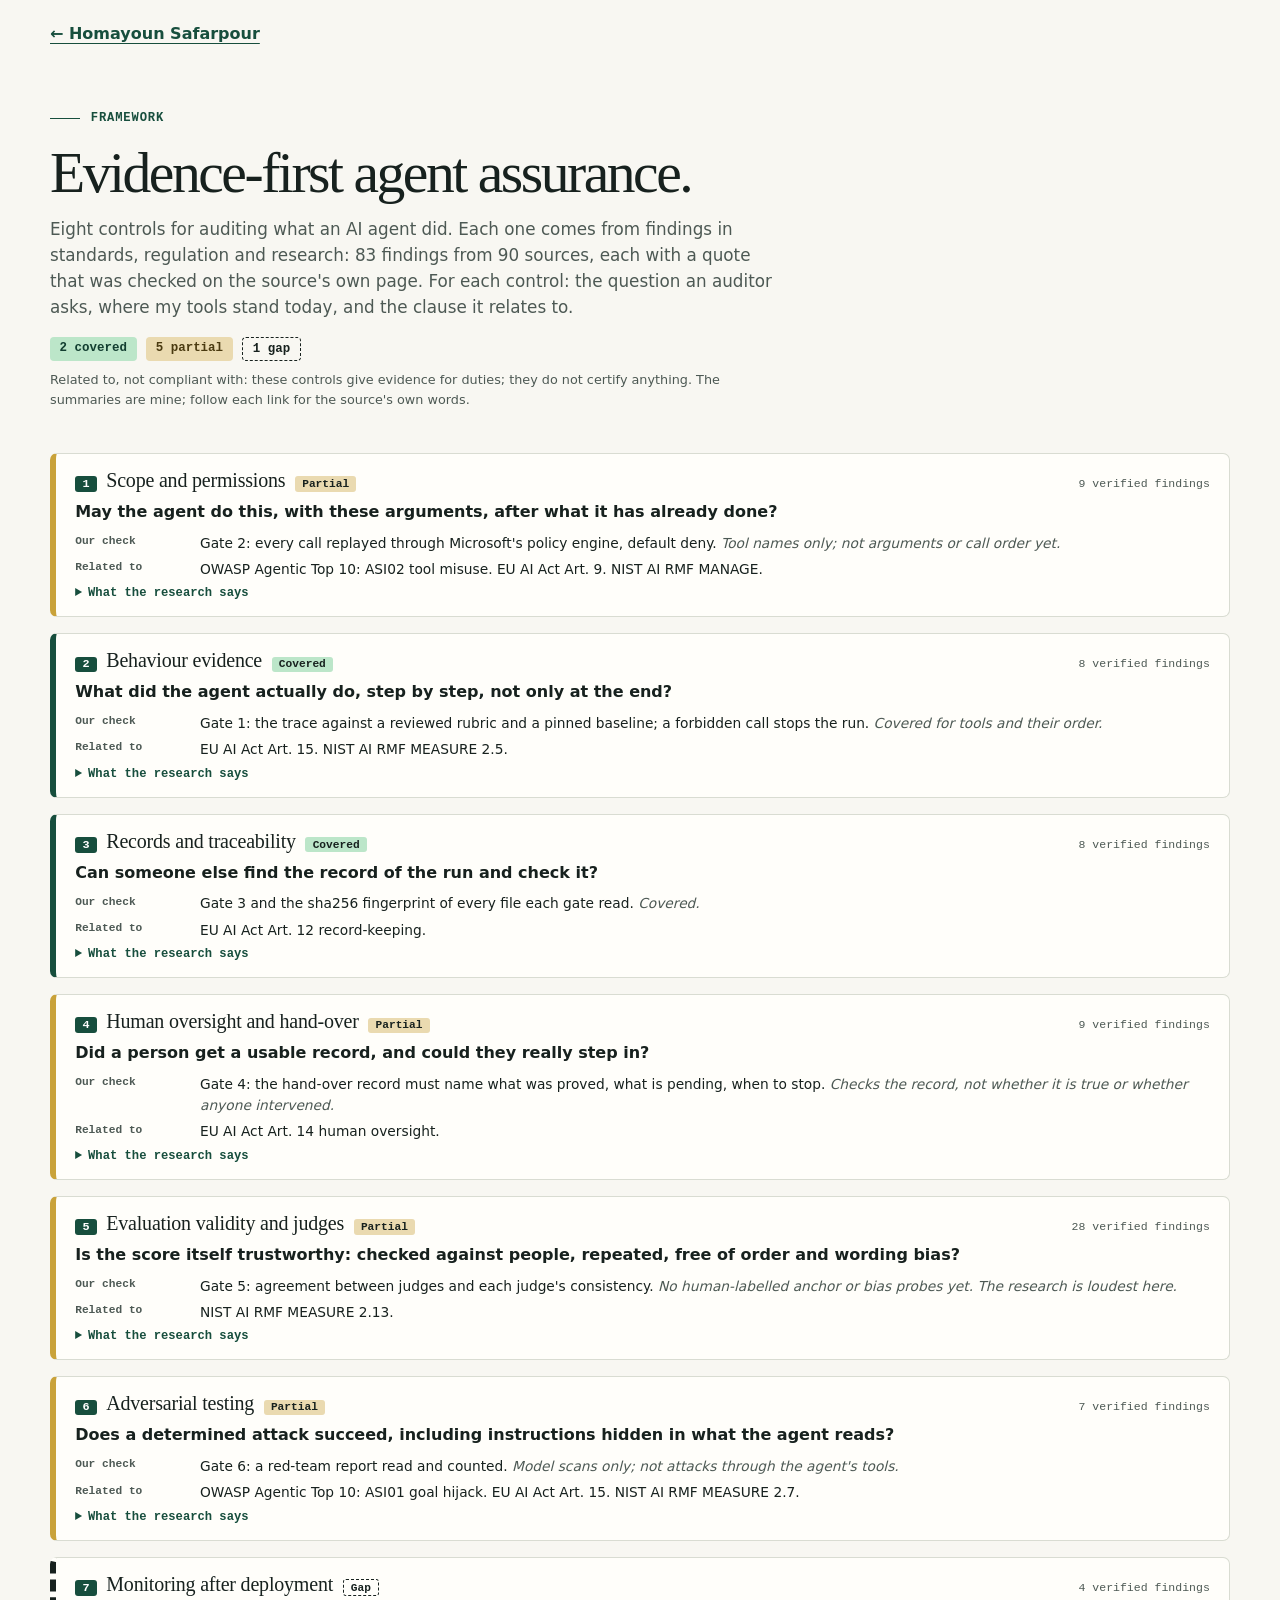
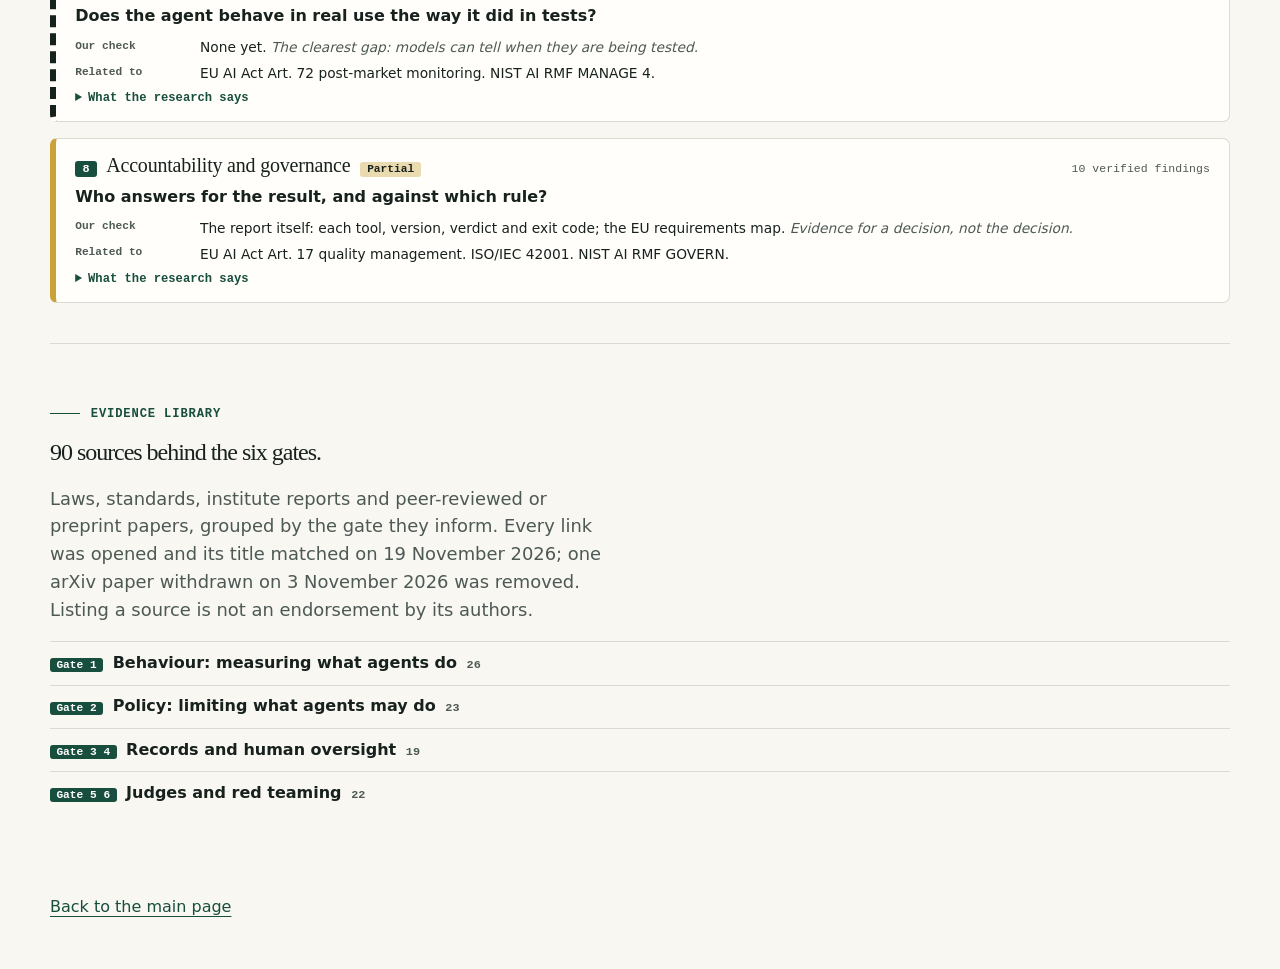
==== framework.html @ dbdd0360 "Framework page: evidence-first agent assurance, eight controls from 83 verified findings" ====
<!doctype html>
<html lang="en">
<head>
<meta charset="utf-8">
<meta name="viewport" content="width=device-width, initial-scale=1">
<meta name="description" content="Eight controls for auditing what an AI agent did, built from 83 verified findings in standards, regulation and research.">
<meta name="color-scheme" content="light">
<title>Evidence-first agent assurance | Homayoun Safarpour</title>
<link rel="canonical" href="https://homayoun-safarpour.github.io/">
<meta property="og:type" content="website">
<meta property="og:title" content="Homayoun Safarpour | Trustworthy AI tools">
<meta property="og:description" content="Replay a Trace Gate check and explore open-source tools for evaluating AI agents, measuring judge reliability and building reproducible systems.">
<meta property="og:url" content="https://homayoun-safarpour.github.io/">
<meta property="og:image" content="https://homayoun-safarpour.github.io/og-card.jpg">
<meta property="og:image:width" content="1200">
<meta property="og:image:height" content="630">
<meta property="og:image:alt" content="Can you trust what your agent did? Homayoun Safarpour: open-source tools that check one AI agent run in six gates.">
<meta name="twitter:card" content="summary_large_image">
<link rel="icon" href="favicon.svg" type="image/svg+xml">
<script type="application/ld+json">{"@context": "https://schema.org", "@type": "Person", "name": "Homayoun Safarpour", "url": "https://homayoun-safarpour.github.io/", "jobTitle": "Trustworthy AI PhD researcher", "affiliation": {"@type": "CollegeOrUniversity", "name": "University of Limerick"}, "memberOf": [{"@type": "Organization", "name": "AI-ERA Research Group, University of Limerick", "url": "https://www.ul.ie/business/kbs-research/research-clusters/ai-era-research-group"}, {"@type": "Organization", "name": "XTREME Living Lab, University of Limerick", "url": "https://www.aixlab.ie/"}], "sameAs": ["https://scholar.google.com/citations?user=0MimZZEAAAAJ", "https://www.linkedin.com/in/homayoun-safarpour", "https://github.com/homayoun-safarpour"], "knowsAbout": ["Trustworthy AI", "Large language models", "AI agent evaluation", "Self-adaptive and immersive systems", "AI governance"]}</script>
<link rel="stylesheet" href="style.css">
</head>
<body>
<a class="skip" href="#main">Skip to content</a>
<header class="wrap fw-top"><a href="./">← Homayoun Safarpour</a></header>
<main id="main">
  <section class="wrap fw-hero">
    <p class="eyebrow"><span class="rule" aria-hidden="true"></span> Framework</p>
    <h1>Evidence-first agent assurance.</h1>
    <p class="fw-lead">Eight controls for auditing what an AI agent did. Each one comes from findings in standards, regulation and research: 83 findings from 90 sources, each with a quote that was checked on the source's own page. For each control: the question an auditor asks, where my tools stand today, and the clause it relates to.</p>
    <div class="fw-tally" aria-label="Status of the eight controls"><span class="t-covered">2 covered</span><span class="t-partial">5 partial</span><span class="t-gap">1 gap</span></div>
    <p class="fw-note">Related to, not compliant with: these controls give evidence for duties; they do not certify anything. The summaries are mine; follow each link for the source's own words.</p>
  </section>
  <section class="wrap fw-controls"><article class="ctl ctl-partial"><div class="ctl-head"><span class="ctl-n">1</span><h2>Scope and permissions</h2><span class="ctl-status">Partial</span><span class="ctl-count">9 verified findings</span></div><p class="ctl-q">May the agent do this, with these arguments, after what it has already done?</p><dl><dt>Our check</dt><dd>Gate 2: every call replayed through Microsoft&#x27;s policy engine, default deny. <em>Tool names only; not arguments or call order yet.</em></dd><dt>Related to</dt><dd>OWASP Agentic Top 10: ASI02 tool misuse. EU AI Act Art. 9. NIST AI RMF MANAGE.</dd></dl><details><summary>What the research says</summary><ul><li>Audit MCP authentication and authorization carefully because chained tool calls operate with delegated user permissions and can amplify a single vulnerability. <a href="https://genai.owasp.org/resource/a-practical-guide-for-secure-mcp-server-development/">OWASP Foundation, 2026 <span aria-hidden="true">↗</span></a></li><li>AgentCap checks authorization independently of the model and validates limited capability tokens before tools execute actions. <a href="https://arxiv.org/abs/2611.00729">arXiv, 2026 <span aria-hidden="true">↗</span></a></li><li>AgentGuard supports runtime auditing through a policy interface backed by checks for both individual tool calls and risks spanning multiple tools. <a href="https://arxiv.org/abs/2605.28071">arXiv, 2026 <span aria-hidden="true">↗</span></a></li></ul></details></article><article class="ctl ctl-covered"><div class="ctl-head"><span class="ctl-n">2</span><h2>Behaviour evidence</h2><span class="ctl-status">Covered</span><span class="ctl-count">8 verified findings</span></div><p class="ctl-q">What did the agent actually do, step by step, not only at the end?</p><dl><dt>Our check</dt><dd>Gate 1: the trace against a reviewed rubric and a pinned baseline; a forbidden call stops the run. <em>Covered for tools and their order.</em></dd><dt>Related to</dt><dd>EU AI Act Art. 15. NIST AI RMF MEASURE 2.5.</dd></dl><details><summary>What the research says</summary><ul><li>Agents must expose what they accessed, what they did and why, while allowing their behaviour to be controlled at runtime. <a href="https://genai.owasp.org/resource/agent-control-standard-acs/">OWASP Foundation, 2026 <span aria-hidden="true">↗</span></a></li><li>Audit individual tool-use steps, not just final outcomes, because mistakes can cause irreversible side effects. <a href="https://arxiv.org/abs/2603.14465">arXiv, 2026 <span aria-hidden="true">↗</span></a></li><li>Evaluate execution time as well as accuracy, because planning, reflection, and judging calls account for most agent latency. <a href="https://arxiv.org/abs/2506.16042">arXiv, 2025 <span aria-hidden="true">↗</span></a></li></ul></details></article><article class="ctl ctl-covered"><div class="ctl-head"><span class="ctl-n">3</span><h2>Records and traceability</h2><span class="ctl-status">Covered</span><span class="ctl-count">8 verified findings</span></div><p class="ctl-q">Can someone else find the record of the run and check it?</p><dl><dt>Our check</dt><dd>Gate 3 and the sha256 fingerprint of every file each gate read. <em>Covered.</em></dd><dt>Related to</dt><dd>EU AI Act Art. 12 record-keeping.</dd></dl><details><summary>What the research says</summary><ul><li>The proposed project would link agent actions to agent identities so auditors can trace automated activity and its outcomes. <a href="https://www.nccoe.nist.gov/sites/default/files/2026-02/accelerating-the-adoption-of-software-and-ai-agent-identity-and-authorization-concept-paper.pdf">National Institute of Standards and Technology, National Cybersecurity Center of Excellence, 2026 <span aria-hidden="true">↗</span></a></li><li>The draft recommends documenting why a deployment decision keeps misuse risk within the organization&#x27;s risk tolerance. <a href="https://nvlpubs.nist.gov/nistpubs/ai/NIST.AI.800-1.ipd2.pdf">U.S. AI Safety Institute, National Institute of Standards and Technology, 2025 <span aria-hidden="true">↗</span></a></li><li>Developers must maintain an audit trail covering the operation and lifecycle management of the system&#x27;s models, datasets, and prompts. <a href="https://www.etsi.org/deliver/etsi_en/304200_304299/304223/02.01.01_60/en_304223v020101p.pdf">European Telecommunications Standards Institute, 2025 <span aria-hidden="true">↗</span></a></li></ul></details></article><article class="ctl ctl-partial"><div class="ctl-head"><span class="ctl-n">4</span><h2>Human oversight and hand-over</h2><span class="ctl-status">Partial</span><span class="ctl-count">9 verified findings</span></div><p class="ctl-q">Did a person get a usable record, and could they really step in?</p><dl><dt>Our check</dt><dd>Gate 4: the hand-over record must name what was proved, what is pending, when to stop. <em>Checks the record, not whether it is true or whether anyone intervened.</em></dd><dt>Related to</dt><dd>EU AI Act Art. 14 human oversight.</dd></dl><details><summary>What the research says</summary><ul><li>Institutions should consider accountable human oversight of high-impact decisions, supported by auditable documentation showing how AI outputs influenced final outcomes. <a href="https://www.osfi-bsif.gc.ca/en/risks/technology-cyber-risk-management/technology-risk-bulletin/generative-agentic-artificial-intelligence-implications-technology-cyber-security-operational">Office of the Superintendent of Financial Institutions, 2026 <span aria-hidden="true">↗</span></a></li><li>The authors argue that effective human oversight may require evidence-based measures against overreliance on AI, not merely awareness of that risk. <a href="https://www.cambridge.org/core/services/aop-cambridge-core/content/view/C97C85015056C09326944DE55CBC4D2C/S1867299X25100330a.pdf/div-class-title-automation-bias-in-the-ai-act-on-the-legal-implications-of-attempting-to-de-bias-human-oversight-of-ai-div.pdf">Cambridge University Press, European Journal of Risk Regulation, 2025 <span aria-hidden="true">↗</span></a></li><li>Do not treat a human being in the loop as proof of effective oversight because automation bias can prevent people from recognising or correcting AI errors. <a href="https://cset.georgetown.edu/publication/ai-safety-and-automation-bias/">Georgetown University, Center for Security and Emerging Technology, 2024 <span aria-hidden="true">↗</span></a></li></ul></details></article><article class="ctl ctl-partial"><div class="ctl-head"><span class="ctl-n">5</span><h2>Evaluation validity and judges</h2><span class="ctl-status">Partial</span><span class="ctl-count">28 verified findings</span></div><p class="ctl-q">Is the score itself trustworthy: checked against people, repeated, free of order and wording bias?</p><dl><dt>Our check</dt><dd>Gate 5: agreement between judges and each judge&#x27;s consistency. <em>No human-labelled anchor or bias probes yet. The research is loudest here.</em></dd><dt>Related to</dt><dd>NIST AI RMF MEASURE 2.13.</dd></dl><details><summary>What the research says</summary><ul><li>Check the statistical assumptions behind evaluation scores because some methods produce invalid uncertainty estimates. <a href="https://nvlpubs.nist.gov/nistpubs/ai/NIST.AI.800-3.pdf">National Institute of Standards and Technology, 2026 <span aria-hidden="true">↗</span></a></li><li>Auditors should validate an LLM judge against human judgments for the particular task before relying on its scores. <a href="https://aclanthology.org/2025.acl-short.20/">Association for Computational Linguistics, 2025 <span aria-hidden="true">↗</span></a></li><li>Auditors should test safety judges for sensitivity to superficial wording because apologetic language alone can substantially skew their verdicts. <a href="https://aclanthology.org/2025.acl-long.970/">Association for Computational Linguistics, 2025 <span aria-hidden="true">↗</span></a></li></ul></details></article><article class="ctl ctl-partial"><div class="ctl-head"><span class="ctl-n">6</span><h2>Adversarial testing</h2><span class="ctl-status">Partial</span><span class="ctl-count">7 verified findings</span></div><p class="ctl-q">Does a determined attack succeed, including instructions hidden in what the agent reads?</p><dl><dt>Our check</dt><dd>Gate 6: a red-team report read and counted. <em>Model scans only; not attacks through the agent&#x27;s tools.</em></dd><dt>Related to</dt><dd>OWASP Agentic Top 10: ASI01 goal hijack. EU AI Act Art. 15. NIST AI RMF MEASURE 2.7.</dd></dl><details><summary>What the research says</summary><ul><li>Auditors can use the guide&#x27;s attack scenarios and mitigations to structure adversarial testing against documented LLM application risks. <a href="https://genai.owasp.org/resource/owasp-genai-llm-top-10-2026/">OWASP Foundation, 2026 <span aria-hidden="true">↗</span></a></li><li>AISI found universal jailbreaks for every system it tested, so auditors should not treat installed safeguards as proof against misuse. <a href="https://www.aisi.gov.uk/frontier-ai-trends-report">UK AI Security Institute, 2025 <span aria-hidden="true">↗</span></a></li><li>Test whether malicious instructions in external tool results can redirect an agent into unauthorized actions. <a href="https://arxiv.org/abs/2406.13352">arXiv, 2024 <span aria-hidden="true">↗</span></a></li></ul></details></article><article class="ctl ctl-gap"><div class="ctl-head"><span class="ctl-n">7</span><h2>Monitoring after deployment</h2><span class="ctl-status">Gap</span><span class="ctl-count">4 verified findings</span></div><p class="ctl-q">Does the agent behave in real use the way it did in tests?</p><dl><dt>Our check</dt><dd>None yet. <em>The clearest gap: models can tell when they are being tested.</em></dd><dt>Related to</dt><dd>EU AI Act Art. 72 post-market monitoring. NIST AI RMF MANAGE 4.</dd></dl><details><summary>What the research says</summary><ul><li>Audits need evidence from monitoring after deployment because controlled tests cannot capture changing real-world conditions. <a href="https://nvlpubs.nist.gov/nistpubs/ai/NIST.AI.800-4.pdf">National Institute of Standards and Technology, 2026 <span aria-hidden="true">↗</span></a></li><li>The concept note identifies monitoring for environmental changes beyond verified operating conditions as a trustworthiness feature for critical infrastructure AI. <a href="https://www.nist.gov/system/files/documents/2026/04/08/Concept%20Note_%20Development%20of%20the%20NIST%20AI%20RMF%20Trustworthy%20Use%20of%20AI%20in%20Critical%20Infrastructure%20Profile.pdf">National Institute of Standards and Technology, 2026 <span aria-hidden="true">↗</span></a></li><li>When using the monitor as audit evidence, distinguish individual incidents from news coverage because multiple articles can describe the same event. <a href="https://oecd.ai/en/incidents">Organisation for Economic Co-operation and Development, 2023 <span aria-hidden="true">↗</span></a></li></ul></details></article><article class="ctl ctl-partial"><div class="ctl-head"><span class="ctl-n">8</span><h2>Accountability and governance</h2><span class="ctl-status">Partial</span><span class="ctl-count">10 verified findings</span></div><p class="ctl-q">Who answers for the result, and against which rule?</p><dl><dt>Our check</dt><dd>The report itself: each tool, version, verdict and exit code; the EU requirements map. <em>Evidence for a decision, not the decision.</em></dd><dt>Related to</dt><dd>EU AI Act Art. 17 quality management. ISO/IEC 42001. NIST AI RMF GOVERN.</dd></dl><details><summary>What the research says</summary><ul><li>An audit should cover risks across interacting agents as well as individual agents, matching the guide&#x27;s coverage of both environments. <a href="https://genai.owasp.org/resource/securing-agentic-applications-v2/">OWASP Foundation, 2026 <span aria-hidden="true">↗</span></a></li><li>For auditors, the key finding is that existing cybersecurity practices need adapting to address agent-specific security risks. <a href="https://www.nist.gov/publications/summary-analysis-responses-request-information-regarding-security-considerations-ai">National Institute of Standards and Technology, 2026 <span aria-hidden="true">↗</span></a></li><li>The guide uses threat modeling to connect agent-specific threats with mitigations, providing a basis for auditing whether relevant risks have been addressed. <a href="https://genai.owasp.org/resource/agentic-ai-threats-and-mitigations/">OWASP Foundation, 2025 <span aria-hidden="true">↗</span></a></li></ul></details></article></section>
  <section class="library wrap" id="sources" aria-labelledby="sources-title">
    <p class="eyebrow"><span class="rule" aria-hidden="true"></span> Evidence library</p>
    <h2 id="sources-title">90 sources behind the six gates.</h2>
    <p class="section-note">Laws, standards, institute reports and peer-reviewed or preprint papers, grouped by the gate they inform. Every link was opened and its title matched on 19 November 2026; one arXiv paper withdrawn on 3 November 2026 was removed. Listing a source is not an endorsement by its authors.</p>
    <details class="lib-group"><summary><span class="lib-gates">Gate 1</span> Behaviour: measuring what agents do <span class="lib-count">26</span></summary><ol><li><a href="https://arxiv.org/abs/2603.14465">AgentProcessBench: Diagnosing Step-Level Process Quality in Tool-Using Agents</a> <span>arXiv, 2026</span></li><li><a href="https://nvlpubs.nist.gov/nistpubs/ai/NIST.AI.800-4.pdf">Challenges to the Monitoring of Deployed AI Systems</a> <span>National Institute of Standards and Technology, 2026</span></li><li><a href="https://nvlpubs.nist.gov/nistpubs/ai/NIST.AI.800-3.pdf">Expanding the AI Evaluation Toolbox with Statistical Models</a> <span>National Institute of Standards and Technology, 2026</span></li><li><a href="https://github.com/open-telemetry/semantic-conventions-genai/blob/main/docs/gen-ai/gen-ai-agent-spans.md">Semantic Conventions for GenAI agent and framework spans</a> <span>OpenTelemetry, 2026</span></li><li><a href="https://github.com/open-telemetry/semantic-conventions-genai/blob/main/docs/gen-ai/gen-ai-metrics.md">Semantic conventions for generative AI metrics</a> <span>OpenTelemetry, 2026</span></li><li><a href="https://metr.org/time-horizons/">Task-Completion Time Horizons of Frontier AI Models</a> <span>METR, 2026</span></li><li><a href="https://partnershiponai.org/wp-content/uploads/2026/10/PAI_obervability-gap-in-ai-agents.pdf">The Observability Gap in AI Agents: What to Fix Before Agents Scale</a> <span>Partnership on AI, 2026</span></li><li><a href="https://arxiv.org/abs/2602.16666">Towards a Science of AI Agent Reliability</a> <span>arXiv, 2026</span></li><li><a href="https://arxiv.org/abs/2609.24928">Trajectory-Aware Benchmark Subset Selection for Cost-Efficient Software Engineering Agent Regression Testing</a> <span>arXiv, 2026</span></li><li><a href="https://arxiv.org/abs/2504.08942">AgentRewardBench: Evaluating Automatic Evaluations of Web Agent Trajectories</a> <span>arXiv, 2025</span></li><li><a href="https://arxiv.org/abs/2507.02825">Establishing Best Practices for Building Rigorous Agentic Benchmarks</a> <span>arXiv, 2025</span></li><li><a href="https://arxiv.org/abs/2503.17354">HCAST: Human-Calibrated Autonomy Software Tasks</a> <span>arXiv, 2025</span></li><li><a href="https://arxiv.org/abs/2510.11977">Holistic Agent Leaderboard: The Missing Infrastructure for AI Agent Evaluation</a> <span>arXiv, 2025</span></li><li><a href="https://arxiv.org/abs/2503.14499">Measuring AI Ability to Complete Long Tasks</a> <span>arXiv, 2025</span></li><li><a href="https://arxiv.org/abs/2506.16042">OSWorld-Human: Benchmarking the Efficiency of Computer-Use Agents</a> <span>arXiv, 2025</span></li><li><a href="https://arxiv.org/abs/2407.01502">AI Agents That Matter</a> <span>arXiv, 2024</span></li><li><a href="https://arxiv.org/abs/2401.13178">AgentBoard: An Analytical Evaluation Board of Multi-turn LLM Agents</a> <span>arXiv, 2024</span></li><li><a href="https://arxiv.org/abs/2406.13352">AgentDojo: A Dynamic Environment to Evaluate Prompt Injection Attacks and Defenses for LLM Agents</a> <span>arXiv, 2024</span></li><li><a href="https://arxiv.org/abs/2410.09024">AgentHarm: A Benchmark for Measuring Harmfulness of LLM Agents</a> <span>arXiv, 2024</span></li><li><a href="https://aclanthology.org/2024.emnlp-main.505/">AssistantBench: Can Web Agents Solve Realistic and Time-Consuming Tasks?</a> <span>Association for Computational Linguistics, 2024</span></li><li><a href="https://inspect.aisi.org.uk/">Inspect</a> <span>UK AI Security Institute and Meridian Labs, 2024</span></li><li><a href="https://arxiv.org/abs/2404.07972">OSWorld: Benchmarking Multimodal Agents for Open-Ended Tasks in Real Computer Environments</a> <span>arXiv, 2024</span></li><li><a href="https://arxiv.org/abs/2411.15114">RE-Bench: Evaluating frontier AI R&amp;D capabilities of language model agents against human experts</a> <span>arXiv, 2024</span></li><li><a href="https://arxiv.org/abs/2412.14161">TheAgentCompany: Benchmarking LLM Agents on Consequential Real World Tasks</a> <span>arXiv, 2024</span></li><li><a href="https://arxiv.org/abs/2401.13649">VisualWebArena: Evaluating Multimodal Agents on Realistic Visual Web Tasks</a> <span>arXiv, 2024</span></li><li><a href="https://arxiv.org/abs/2406.12045">τ-bench: A Benchmark for Tool-Agent-User Interaction in Real-World Domains</a> <span>arXiv, 2024</span></li></ol></details><details class="lib-group"><summary><span class="lib-gates">Gate 2</span> Policy: limiting what agents may do <span class="lib-count">23</span></summary><ol><li><a href="https://genai.owasp.org/resource/a-practical-guide-for-secure-mcp-server-development/">A Practical Guide for Secure MCP Server Development</a> <span>OWASP Foundation, 2026</span></li><li><a href="https://www.nccoe.nist.gov/sites/default/files/2026-02/accelerating-the-adoption-of-software-and-ai-agent-identity-and-authorization-concept-paper.pdf">Accelerating the Adoption of Software and AI Agent Identity and Authorization</a> <span>National Institute of Standards and Technology, National Cybersecurity Center of Excellence, 2026</span></li><li><a href="https://nvlpubs.nist.gov/nistpubs/SpecialPublications/NIST.SP.2400-102e2026.ipd.pdf">Adversarial Machine Learning: A Taxonomy and Terminology of Attacks and Mitigations</a> <span>National Institute of Standards and Technology, 2026</span></li><li><a href="https://genai.owasp.org/resource/agent-control-standard-acs/">Agent Control Standard (ACS)</a> <span>OWASP Foundation, 2026</span></li><li><a href="https://arxiv.org/abs/2611.00729">AgentCap: Capability-Based Runtime Authorization for Secure LLM Agent Execution</a> <span>arXiv, 2026</span></li><li><a href="https://arxiv.org/abs/2605.28071">AgentGuard: An Attribute-Based Access Control Framework for Tool-Use LLM-Based Agent</a> <span>arXiv, 2026</span></li><li><a href="https://www.osfi-bsif.gc.ca/en/risks/technology-cyber-risk-management/technology-risk-bulletin/generative-agentic-artificial-intelligence-implications-technology-cyber-security-operational">Generative and Agentic Artificial Intelligence: Implications for Technology, Cyber Security, and Operational Resilience</a> <span>Office of the Superintendent of Financial Institutions, 2026</span></li><li><a href="https://arxiv.org/abs/2607.13718">How Agents Ask for Permission: User Permissions for AI Agents, from Interfaces to Enforcement</a> <span>arXiv, 2026</span></li><li><a href="https://genai.owasp.org/resource/owasp-genai-llm-top-10-2026/">OWASP GenAI LLM Top 10 2026</a> <span>OWASP Foundation, 2026</span></li><li><a href="https://arxiv.org/abs/2610.00797">Sapien: A Stateful Policy Engine for Autonomous AI Agents</a> <span>arXiv, 2026</span></li><li><a href="https://genai.owasp.org/resource/securing-agentic-applications-v2/">Securing Agentic Applications V2</a> <span>OWASP Foundation, 2026</span></li><li><a href="https://www.nist.gov/publications/summary-analysis-responses-request-information-regarding-security-considerations-ai">Summary Analysis of Responses to the Request for Information Regarding Security Considerations for AI Agents</a> <span>National Institute of Standards and Technology, 2026</span></li><li><a href="https://arxiv.org/abs/2609.37196">ToolFence: Fine-Grained Authorization for Secure Tool-Using LLM Agents</a> <span>arXiv, 2026</span></li><li><a href="https://arxiv.org/abs/2503.18666">AgentSpec: Customizable Runtime Enforcement for Safe and Reliable LLM Agents</a> <span>arXiv, 2025</span></li><li><a href="https://genai.owasp.org/resource/agentic-ai-threats-and-mitigations/">Agentic AI – Threats and Mitigations</a> <span>OWASP Foundation, 2025</span></li><li><a href="https://www.gov.uk/government/publications/ai-cyber-security-code-of-practice/code-of-practice-for-the-cyber-security-of-ai">Code of Practice for the Cyber Security of AI</a> <span>UK Department for Science, Innovation and Technology, 2025</span></li><li><a href="https://arxiv.org/abs/2503.18813">Defeating Prompt Injections by Design</a> <span>arXiv, 2025</span></li><li><a href="https://genai.owasp.org/resource/owasp-top-10-for-agentic-applications-for-2026/">OWASP Top 10 for Agentic Applications for 2026</a> <span>OWASP Gen AI Security Project, 2025</span></li><li><a href="https://www.sei.cmu.edu/library/bridging-research-and-practice-in-llm-agent-security/">SOK: Bridging Research and Practice in LLM Agent Security</a> <span>Software Engineering Institute, Carnegie Mellon University, 2025</span></li><li><a href="https://www.etsi.org/deliver/etsi_en/304200_304299/304223/02.01.01_60/en_304223v020101p.pdf">Securing Artificial Intelligence (SAI); Baseline Cyber Security Requirements for AI Models and Systems</a> <span>European Telecommunications Standards Institute, 2025</span></li><li><a href="https://nvlpubs.nist.gov/nistpubs/AI/NIST.AI.600-1.pdf">Artificial Intelligence Risk Management Framework: Generative Artificial Intelligence Profile</a> <span>National Institute of Standards and Technology, 2024</span></li><li><a href="https://arxiv.org/abs/2403.02691">InjecAgent: Benchmarking Indirect Prompt Injections in Tool-Integrated Large Language Model Agents</a> <span>arXiv, 2024</span></li><li><a href="https://arxiv.org/abs/2402.06363">StruQ: Defending Against Prompt Injection with Structured Queries</a> <span>arXiv, 2024</span></li></ol></details><details class="lib-group"><summary><span class="lib-gates">Gate 3 4</span> Records and human oversight <span class="lib-count">19</span></summary><ol><li><a href="https://www.nist.gov/system/files/documents/2026/04/08/Concept%20Note_%20Development%20of%20the%20NIST%20AI%20RMF%20Trustworthy%20Use%20of%20AI%20in%20Critical%20Infrastructure%20Profile.pdf">Concept Note: Development of the NIST AI RMF Trustworthy Use of AI in Critical Infrastructure Profile</a> <span>National Institute of Standards and Technology, 2026</span></li><li><a href="https://arxiv.org/abs/2610.21948">Following Delegation Traces to Study Human Oversight in Interaction with Multimodal AI</a> <span>arXiv, 2026</span></li><li><a href="https://internationalaisafetyreport.org/publication/international-ai-safety-report-2026">International AI Safety Report 2026</a> <span>International AI Safety Report, 2026</span></li><li><a href="https://openai.com/index/research-acceleration-view-inside-openai/">Research acceleration: The view inside OpenAI</a> <span>OpenAI, 2026</span></li><li><a href="https://arxiv.org/abs/2610.10352">The Handover Problem: Governing Autonomy Transitions in Human-AI Collaboration</a> <span>arXiv, 2026</span></li><li><a href="https://digital-strategy.ec.europa.eu/en/library/ai-act-commission-publishes-reporting-template-serious-incidents-involving-general-purpose-ai">AI Act: Commission publishes a reporting template for serious incidents involving general-purpose AI models with systemic risk</a> <span>European Commission, 2025</span></li><li><a href="https://www.gov.uk/government/publications/guidance-for-organisations-using-the-algorithmic-transparency-recording-standard/algorithmic-transparency-recording-standard-guidance-for-public-sector-bodies">Algorithmic Transparency Recording Standard - guidance for public sector bodies</a> <span>UK Government Digital Service, 2025</span></li><li><a href="https://www.cambridge.org/core/services/aop-cambridge-core/content/view/C97C85015056C09326944DE55CBC4D2C/S1867299X25100330a.pdf/div-class-title-automation-bias-in-the-ai-act-on-the-legal-implications-of-attempting-to-de-bias-human-oversight-of-ai-div.pdf">Automation Bias in the AI Act: On the Legal Implications of Attempting to De-Bias Human Oversight of AI</a> <span>Cambridge University Press, European Journal of Risk Regulation, 2025</span></li><li><a href="https://digital-strategy.ec.europa.eu/en/library/guidelines-scope-obligations-providers-general-purpose-ai-models-under-ai-act">Guidelines on the scope of obligations for providers of general-purpose AI models under the AI Act</a> <span>European Commission, 2025</span></li><li><a href="https://arxiv.org/abs/2504.03300">How to Test for Compliance with Human Oversight Requirements in AI Regulation?</a> <span>arXiv, 2025</span></li><li><a href="https://arxiv.org/abs/2507.03525">Limits of Safe AI Deployment: Differentiating Oversight and Control</a> <span>arXiv, 2025</span></li><li><a href="https://digital-strategy.ec.europa.eu/en/policies/contents-code-gpai">The General-Purpose AI Code of Practice</a> <span>European Commission, 2025</span></li><li><a href="https://cset.georgetown.edu/publication/ai-safety-and-automation-bias/">AI Safety and Automation Bias</a> <span>Georgetown University, Center for Security and Emerging Technology, 2024</span></li><li><a href="https://arxiv.org/abs/2411.00998">Automation Bias in AI-Assisted Medical Decision-Making under Time Pressure in Computational Pathology</a> <span>arXiv, 2024</span></li><li><a href="https://www.gov.uk/government/publications/introduction-to-ai-assurance/introduction-to-ai-assurance">Introduction to AI assurance</a> <span>UK Department for Science, Innovation and Technology, 2024</span></li><li><a href="https://www.nist.gov/publications/artificial-intelligence-risk-management-framework-ai-rmf-10">Artificial Intelligence Risk Management Framework (AI RMF 1.0)</a> <span>National Institute of Standards and Technology, 2023</span></li><li><a href="https://oecd.ai/en/incidents">OECD AI Incidents Monitor, an evidence base for trustworthy AI</a> <span>Organisation for Economic Co-operation and Development, 2023</span></li><li><a href="https://incidentdatabase.ai/">Welcome to the Artificial Intelligence Incident Database</a> <span>Responsible AI Collaborative, 2020</span></li><li><a href="https://digital-strategy.ec.europa.eu/en/library/ethics-guidelines-trustworthy-ai">Ethics guidelines for trustworthy AI</a> <span>European Commission, 2019</span></li></ol></details><details class="lib-group"><summary><span class="lib-gates">Gate 5 6</span> Judges and red teaming <span class="lib-count">22</span></summary><ol><li><a href="https://arxiv.org/abs/2609.01611">EvalDetectBench: A Benchmark for Measuring Evaluation Awareness in Frontier Language Models</a> <span>arXiv, 2026</span></li><li><a href="https://arxiv.org/abs/2606.13685">The Coin Flip Judge? Reliability and Bias in LLM-as-a-Judge Evaluation</a> <span>arXiv, 2026</span></li><li><a href="https://www.anthropic.com/institute/recursive-self-improvement">When AI builds itself</a> <span>Anthropic, 2026</span></li><li><a href="https://nvlpubs.nist.gov/nistpubs/ai/NIST.AI.100-2e2025.pdf">Adversarial Machine Learning: A Taxonomy and Terminology of Attacks and Mitigations</a> <span>National Institute of Standards and Technology, 2025</span></li><li><a href="https://arxiv.org/abs/2502.03461">Do Large Language Model Benchmarks Test Reliability?</a> <span>arXiv, 2025</span></li><li><a href="https://www.aisi.gov.uk/frontier-ai-trends-report">Frontier AI Trends Report</a> <span>UK AI Security Institute, 2025</span></li><li><a href="https://aclanthology.org/2025.acl-short.20/">LLMs instead of Human Judges? A Large Scale Empirical Study across 20 NLP Evaluation Tasks</a> <span>Association for Computational Linguistics, 2025</span></li><li><a href="https://arxiv.org/abs/2505.23836">Large Language Models Often Know When They Are Being Evaluated</a> <span>arXiv, 2025</span></li><li><a href="https://nvlpubs.nist.gov/nistpubs/ai/NIST.AI.800-1.ipd2.pdf">Managing Misuse Risk for Dual-Use Foundation Models</a> <span>U.S. AI Safety Institute, National Institute of Standards and Technology, 2025</span></li><li><a href="https://aclanthology.org/2025.acl-long.970/">Safer or Luckier? LLMs as Safety Evaluators Are Not Robust to Artifacts</a> <span>Association for Computational Linguistics, 2025</span></li><li><a href="https://proceedings.neurips.cc/paper_files/paper/2025/hash/a309239c11a28c597d050bd4a1752d32-Abstract-Conference.html">Validating LLM-as-a-Judge Systems under Rating Indeterminacy</a> <span>Neural Information Processing Systems, 2025</span></li><li><a href="https://arxiv.org/abs/2402.10260">A StrongREJECT for Empty Jailbreaks</a> <span>arXiv, 2024</span></li><li><a href="https://www.gov.uk/government/publications/ai-safety-institute-approach-to-evaluations/ai-safety-institute-approach-to-evaluations">AI Safety Institute approach to evaluations</a> <span>UK AI Safety Institute, 2024</span></li><li><a href="https://arxiv.org/abs/2412.12509">Can You Trust LLM Judgments? Reliability of LLM-as-a-Judge</a> <span>arXiv, 2024</span></li><li><a href="https://arxiv.org/abs/2402.04249">HarmBench: A Standardized Evaluation Framework for Automated Red Teaming and Robust Refusal</a> <span>arXiv, 2024</span></li><li><a href="https://aclanthology.org/2024.emnlp-main.474/">Humans or LLMs as the Judge? A Study on Judgement Bias</a> <span>Association for Computational Linguistics, 2024</span></li><li><a href="https://arxiv.org/abs/2410.12784">JudgeBench: A Benchmark for Evaluating LLM-based Judges</a> <span>arXiv, 2024</span></li><li><a href="https://arxiv.org/abs/2406.07791">Judging the Judges: A Systematic Study of Position Bias in LLM-as-a-Judge</a> <span>arXiv, 2024</span></li><li><a href="https://arxiv.org/abs/2407.04694">Me, Myself, and AI: The Situational Awareness Dataset (SAD) for LLMs</a> <span>arXiv, 2024</span></li><li><a href="https://microsoft.github.io/PyRIT/">PyRIT Documentation</a> <span>Microsoft, 2024</span></li><li><a href="https://arxiv.org/abs/2410.21819">Self-Preference Bias in LLM-as-a-Judge</a> <span>arXiv, 2024</span></li><li><a href="https://arxiv.org/abs/2406.11036">garak: A Framework for Security Probing Large Language Models</a> <span>arXiv, 2024</span></li></ol></details>
  </section>
</main>
<footer class="wrap fw-foot"><a href="./">Back to the main page</a></footer>
<script>
(() => {
  const cards = [...document.querySelectorAll(".ctl")];
  if (window.matchMedia("(prefers-reduced-motion: reduce)").matches || !("IntersectionObserver" in window)) {
    cards.forEach((c) => c.classList.add("in"));
    return;
  }
  const io = new IntersectionObserver((entries) => entries.forEach((en) => {
    if (en.isIntersecting) { en.target.classList.add("in"); io.unobserve(en.target); }
  }), { threshold: 0.25 });
  cards.forEach((c) => io.observe(c));
})();
</script>
</body>
</html>
---- style.css ----
:root{--ease-out:cubic-bezier(.23,1,.32,1);--ease-in-out:cubic-bezier(.77,0,.175,1);--ink:#17211e;--muted:#4d5954;--paper:#f8f7f2;--card:#fffefa;--hair:#d9dcd2;--green:#174e3d;--mint:#bce6c9;--dark:#172520;--panel:#20322b;--warm:#eadab0;--mono:Consolas,ui-monospace,monospace;--serif:Georgia,"Times New Roman",serif}
*,*::before,*::after{box-sizing:border-box}
[hidden]{display:none!important}
html{scroll-behavior:smooth;scroll-padding-top:1.5rem}
body{margin:0;background:var(--paper);color:var(--ink);font-family:system-ui,-apple-system,"Segoe UI",sans-serif;line-height:1.55}
a{color:inherit;text-underline-offset:.22em}
button,input{font:inherit}
button{cursor:pointer}
:focus-visible{outline:3px solid #ad740d;outline-offset:4px}
.wrap{width:min(1180px,calc(100% - 72px));margin-inline:auto}
.skip{position:absolute;top:.75rem;left:.75rem;transform:translateY(-200%);background:white;padding:.75rem;z-index:2}
.skip:focus{transform:none}
.mast{display:flex;align-items:center;justify-content:space-between;min-height:78px;border-bottom:1px solid var(--hair);gap:1rem}
.brand,.mast nav{display:flex;align-items:center;gap:1rem}
.brand{text-decoration:none;font-size:.95rem;font-weight:700}
.mark{width:38px;height:38px;display:grid;place-content:center;grid-auto-flow:column;align-items:end;background:var(--dark);color:#fff;font-family:var(--serif);font-size:1.45rem;border-radius:5px}
.mark span{color:var(--warm)}
.mast nav{gap:1.55rem;font-size:.88rem}
.mast nav a{text-decoration:none}
.github{border:1px solid var(--hair);padding:.42rem .75rem;border-radius:4px}
a:hover{color:var(--green)}
.hero{display:grid;grid-template-columns:1.12fr 1fr;align-items:center;gap:5.1%;padding-block:80px 92px}
.eyebrow,.mono,.card-label,.count,.floor,.step{font-family:var(--mono);font-size:.76rem;letter-spacing:.07em}
.eyebrow{text-transform:uppercase;color:var(--green);display:flex;align-items:center;gap:.65rem;font-weight:700;margin:0 0 1.05rem}
.rule{width:1.9rem;height:1px;background:currentColor}
h1,h2,h3,p{margin-top:0}
h1,h2{font-family:var(--serif);font-weight:400;letter-spacing:-.043em;line-height:1.02}
h1{font-size:clamp(3.1rem,5.6vw,4.75rem);margin-bottom:1.35rem}
h1 em{color:var(--green);font-weight:400}
.lede,.section-note{color:var(--muted);max-width:35rem;font-size:clamp(1.01rem,1.4vw,1.18rem)}
.actions{display:flex;gap:.7rem 1.15rem;flex-wrap:wrap;align-items:center;margin-top:1.65rem}
.primary,.secondary{display:inline-flex;gap:.75rem;text-decoration:none;font-weight:700;font-size:.9rem}
.primary{color:white;background:var(--green);border-radius:5px;padding:.78rem 1.05rem}
.primary:hover{background:#0e372a;color:white}
.secondary{padding:.75rem 0}
.demo{background:var(--dark);color:#eff9f2;border-radius:12px;padding:1.45rem;box-shadow:0 18px 55px #1d2e2420;min-width:0}
.demo-header{display:flex;align-items:flex-start;justify-content:space-between;gap:.5rem}
.demo-header h2{font-family:system-ui,sans-serif;font-size:1.6rem;font-weight:650;letter-spacing:-.035em;margin-bottom:.9rem}
.demo-header .mono{color:var(--mint);margin-bottom:.36rem}
.demo-dot{margin:.18rem;background:var(--mint);border-radius:50%;width:.55rem;height:.55rem;box-shadow:0 0 0 5px #bce6c91f}
.cases{padding:0;margin:0 0 .9rem;border:0;min-inline-size:0;display:flex;gap:.38rem;flex-wrap:wrap}
.cases legend{font-size:.82rem;color:#c2d4cb;padding:0;margin-bottom:.43rem}
.cases label{position:relative;cursor:pointer;font-size:.79rem}
.cases input{position:absolute;inline-size:1px;block-size:1px;opacity:0}
.cases span{display:block;padding:.42rem .65rem;border:1px solid #61766a;border-radius:4px;color:#edf7f0}
.cases input:checked+span{background:var(--mint);border-color:var(--mint);color:#102a1f;font-weight:650}
.cases input:focus-visible+span{outline:3px solid var(--warm);outline-offset:2px}
.trace-display{background:var(--panel);border:1px solid #486051;border-radius:7px;padding:.8rem .9rem}
.trace-label{font-size:.75rem;color:#c4d2c9;margin:0 0 .25rem}
.trace{margin:0;padding:0 0 0 1.5em;min-height:3.25rem}
.trace li{padding:.1rem 0;font-size:.84rem;color:#d1e0d8}
.trace code{color:#f6f9f7;font-size:.88rem;margin-right:.65rem}
.trace li.flag span{color:#ffc9a8}
.scoreline{display:flex;justify-content:space-between;align-items:center;gap:.65rem;color:#d0ddd5;font-size:.81rem}
.scoreline strong{font-family:var(--mono);color:#f5faf7}
.meter{height:7px;margin-top:.42rem;background:#435c4f;position:relative;border-radius:6px}
.meter div{width:100%;height:100%;background:var(--mint);border-radius:6px;transition:width .25s}
.meter i{position:absolute;left:95%;top:-3px;bottom:-3px;width:2px;background:var(--warm)}
.floor{margin:.27rem 0 .62rem;color:#c4d2c9;font-size:.68rem;letter-spacing:.04em}
.verdict{display:flex;justify-content:space-between;gap:.5rem;align-items:center;padding:.44rem .58rem;border-radius:4px;font:600 .75rem var(--mono);overflow-wrap:anywhere}
.good{background:#bce6c9;color:#153627}.hold{background:#f5d6b2;color:#472b1e}
.explanation{font-size:.82rem;line-height:1.4;margin:.52rem 0 0;color:#e1ece5;min-height:2.3em}
.cli-evidence{color:#c2d4cb;font-size:.76rem;margin:.7rem 0 0}
.cli-evidence summary{cursor:pointer}
.cli-evidence ul{padding-inline-start:1.35rem;margin:.42rem 0 0;font-family:var(--mono);overflow-wrap:anywhere}
.cli-evidence li+li{margin-top:.28rem}
.demo-foot{font-size:.76rem;color:#c2d4cb;margin:.82rem 0 0}.demo-foot a:hover{color:white}
.audit{border-top:1px solid var(--hair);padding-block:61px 70px;--warn:#a35a17;--line:#7d877f}
.audit h2{font-size:clamp(2.4rem,4.4vw,4rem);margin-bottom:.8rem}
.faults{padding:0;margin:1.3rem 0 .9rem;border:0;min-inline-size:0;display:flex;gap:.55rem 1.4rem;flex-wrap:wrap;align-items:center}
.faults legend{font-family:var(--mono);font-size:.76rem;letter-spacing:.07em;text-transform:uppercase;color:var(--green);font-weight:700;padding:0;margin-bottom:.55rem}
.switch{position:relative;display:inline-flex;align-items:center;gap:.55rem;cursor:pointer;font-size:.9rem}
.switch input{position:absolute;inline-size:1px;block-size:1px;opacity:0}
.switch-track{flex:none;width:2.3rem;height:1.3rem;border-radius:100px;border:1px solid var(--line);background:var(--card);position:relative;transition:background .15s,border-color .15s}
.switch-track::after{content:"";position:absolute;top:2px;left:2px;width:.95rem;height:.95rem;border-radius:50%;background:var(--line);transition:transform .15s,background .15s}
.switch input:checked+.switch-track{background:var(--warn);border-color:var(--warn)}
.switch input:checked+.switch-track::after{transform:translateX(1rem);background:white}
.switch input:focus-visible+.switch-track{outline:3px solid #ad740d;outline-offset:3px}
.switch code{font-family:var(--mono);font-size:.84rem}
.replay{margin-left:auto;background:none;border:1px solid var(--line);border-radius:4px;padding:.38rem .75rem;color:var(--ink);font-size:.83rem}
.replay:hover{border-color:var(--green);color:var(--green)}
.audit-report{background:var(--card);border:1px solid var(--hair);border-radius:7px;padding:1.1rem 1.2rem}
.gates{display:block;width:100%;height:auto;max-height:23rem}
.road{fill:#edf0e8}.road-line{stroke:var(--line);stroke-width:1.5;stroke-dasharray:3 7}
.gate-frame{fill:none;stroke:#aeb6ae;stroke-width:7;stroke-linejoin:round;stroke-linecap:round;transition:stroke .2s}
.gate-fill{fill:transparent;transition:fill .2s}
.gate-label{font-family:var(--mono);font-size:15px;fill:var(--muted)}
.gate-word{font-family:var(--mono);font-size:15px;font-weight:700;fill:var(--muted)}
.gate.pass .gate-frame{stroke:var(--green)}.gate.pass .gate-fill{fill:#bce6c970}.gate.pass .gate-word{fill:var(--green)}
.gate.fail .gate-frame{stroke:var(--warn)}.gate.fail .gate-fill{fill:#f5d6b2b0}.gate.fail .gate-word{fill:var(--warn)}
.gate.error .gate-frame{stroke:var(--ink);stroke-dasharray:9 9}.gate.error .gate-word{fill:var(--ink)}
.token{transition:transform .42s var(--ease-in-out)}.token.jump{transition:none}
.token-dot{fill:var(--ink)}.token-halo{fill:#17211e22}
.token.good .token-dot{fill:var(--green)}.token.good .token-halo{fill:#174e3d33}
.token.hold .token-dot{fill:var(--warn)}.token.hold .token-halo{fill:#a35a1733}
.audit-status{margin:.3rem 0 .7rem;font-family:var(--mono);font-size:.8rem;color:var(--muted);min-height:1.3em}
.audit-steps{list-style:none;margin:0 0 .9rem;padding:0;display:grid;grid-template-columns:1fr}
.audit-steps li{display:block;padding:.6rem 0;border-top:1px solid var(--hair);transition:opacity .25s}
.audit-steps li.pending{opacity:.28}
.audit-verdict{font:600 .72rem var(--mono);letter-spacing:.04em;text-align:center;padding:.3rem .2rem;border-radius:4px}
.unknown{background:var(--paper);color:var(--ink);border:1px solid #7d877f}
.audit-question{margin:0;font-weight:650;font-size:.9rem}
.audit-optional{font:400 .68rem var(--mono);color:var(--muted);border:1px solid var(--hair);border-radius:3px;padding:0 .3rem;margin-left:.3rem}
.audit-said{margin:.15rem 0 0;font-size:.8rem;color:var(--muted);overflow-wrap:anywhere}
.audit-tool{font-family:var(--mono);font-size:.75rem;color:var(--green);margin-right:.35rem}
.audit-foot{font-size:.78rem;color:var(--muted);margin:.8rem 0 0;max-width:58rem}
@media(max-width:900px){.audit-steps{grid-template-columns:1fr}}
@media(max-width:640px){.gate-word,.gl-w{display:none}.gate-label{font-size:42px;font-weight:700;fill:var(--ink)}.glossary dl{grid-template-columns:1fr;gap:.05rem}.glossary dd{margin-bottom:.4rem}.replay{margin-left:0}.faults{flex-direction:column;align-items:flex-start}}
@media(max-width:475px){.gc-head{grid-template-columns:1fr;gap:.35rem}.gc-more dl{grid-template-columns:1fr;gap:.1rem}.gc-more dd{margin-bottom:.45rem}.run-steps li{grid-template-columns:1fr;gap:0}.audit-verdict{justify-self:start;padding:.25rem .6rem}}
.who{margin:1.5rem 0 .35rem;font-size:.9rem;color:var(--ink);max-width:35rem}
.links{display:flex;flex-wrap:wrap;gap:.3rem 1.2rem;margin:0;font-size:.86rem;font-weight:650}
.links a{color:var(--green)}
.research{border-top:1px solid var(--hair);padding-block:61px 70px}
.research h2{font-size:clamp(2.4rem,4.4vw,4rem);margin-bottom:1.35rem}
.facts{display:grid;grid-template-columns:repeat(3,minmax(0,1fr));gap:.7rem}
.facts article{padding:1.14rem 1.18rem;background:var(--card);border:1px solid var(--hair);border-radius:7px}
.figure{font-family:var(--serif);font-size:clamp(2.2rem,3.6vw,3.1rem);line-height:1;letter-spacing:-.03em;color:var(--green);margin:0 0 .45rem}
.figure .unit{font-family:var(--mono);font-size:.8rem;letter-spacing:.04em;color:var(--muted)}.num{font-variant-numeric:tabular-nums}
.facts h3{font-size:1rem;line-height:1.3;margin:0 0 .45rem}
.facts p:not(.figure){font-size:.89rem;color:var(--muted);margin:0}
@media(max-width:770px){.facts{grid-template-columns:1fr}}
.twin{margin-top:.7rem;padding:1.14rem 1.18rem;background:var(--card);border:1px solid var(--hair);border-radius:7px}
.twin-top{display:grid;grid-template-columns:minmax(0,1fr) minmax(0,1.15fr);gap:1.6rem;align-items:center;margin-bottom:1.2rem}
.twin figure{margin:0;position:relative}
.twin img{display:block;width:100%;height:auto;border-radius:5px}
.twin figcaption{position:absolute;left:.5rem;bottom:.5rem;background:var(--dark);color:#eff9f2;font:600 .72rem var(--mono);letter-spacing:.05em;padding:.25rem .55rem;border-radius:4px}
.twin-tag{font-family:var(--mono);font-size:.76rem;letter-spacing:.07em;text-transform:uppercase;color:var(--green);font-weight:700;margin:0 0 .5rem}
.twin h3{font-family:var(--serif);font-weight:400;font-size:clamp(1.6rem,2.6vw,2.2rem);letter-spacing:-.03em;line-height:1.1;margin:0 0 .6rem}
.twin-intro,.twin-contact{font-size:.92rem;color:var(--muted);margin:0 0 .8rem}
.twin-contact{margin:0}
.twin-contact a{color:var(--green);font-weight:650}
.twin-lists{display:grid;grid-template-columns:repeat(3,minmax(0,1fr));gap:.6rem 1.8rem}
.twin h4{font-size:.86rem;margin:0 0 .3rem}
.twin ul{margin:0;padding-left:1.1rem;font-size:.87rem;color:var(--muted)}
.twin li+li{margin-top:.2rem}
@media(max-width:770px){.twin-top{grid-template-columns:1fr;gap:1rem}.twin-lists{grid-template-columns:1fr}}
.twin-numbers{display:grid;grid-template-columns:repeat(3,minmax(0,1fr));gap:.7rem;margin:0 0 1rem}
.twin-numbers div{border-top:2px solid var(--green);padding-top:.55rem}
.twin-numbers dt{font-family:var(--serif);font-size:clamp(1.7rem,2.8vw,2.3rem);line-height:1;letter-spacing:-.03em;color:var(--green)}
.twin-numbers dd{margin:.3rem 0 0;font-size:.82rem;color:var(--muted)}
.twin-steps{list-style:none;counter-reset:step;margin:0 0 1.1rem;padding:0;display:grid;grid-template-columns:repeat(3,minmax(0,1fr));gap:.7rem}
.twin-steps li{counter-increment:step;background:#edf0e8;border-radius:5px;padding:.6rem .75rem;font-size:.85rem;color:var(--muted)}
.twin-steps li::before{content:"0" counter(step);display:block;font-family:var(--mono);font-size:.72rem;letter-spacing:.07em;color:var(--green);margin-bottom:.15rem}
.twin-steps strong{color:var(--ink)}
.twin-trust{margin:1rem 0 0;padding-top:.8rem;border-top:1px solid var(--hair);font-size:.86rem;color:var(--muted)}
@media(max-width:770px){.twin-numbers,.twin-steps{grid-template-columns:1fr}}
.hero{position:relative}
.net{position:absolute;inset:0;width:100%;height:100%;z-index:0;pointer-events:none}
.hero>.intro,.hero>.demo{position:relative;z-index:1}
.net3d{position:fixed;inset:0;width:100vw;height:100vh;z-index:0;pointer-events:none;opacity:0}
.mast,main,.footer{position:relative;z-index:1}
.net{transition:opacity .6s var(--ease-out)}.net.off{opacity:0}
.progress{position:fixed;top:0;left:0;right:0;height:2px;background:var(--green);transform:scaleX(0);transform-origin:0 50%;z-index:5;pointer-events:none}
.demo,.twin figure,.facts article{will-change:transform}
.primary,.chips button,.cases span,.replay,.switch-track,.paths a,.github{transition:transform 160ms var(--ease-out),background-color .15s,color .15s,border-color .15s}
.primary:active,.chips button:active,.replay:active,.github:active{transform:scale(.97)}
.cases label:active span,.switch:active .switch-track{transform:scale(.97)}
.world{position:fixed;left:14px;top:50%;z-index:4;writing-mode:vertical-rl;transform:translateY(-50%) rotate(180deg);font:700 .72rem var(--mono);letter-spacing:.42em;color:var(--green);pointer-events:none;transition:color .5s var(--ease-out)}
.world.virtual{color:#d9781f}
@media(max-width:1260px){.world{display:none}}
.twin{transition:background-color .6s var(--ease-out),border-color .6s var(--ease-out),box-shadow .6s var(--ease-out)}
.twin *{transition:color .6s var(--ease-out),background-color .6s var(--ease-out),border-color .6s var(--ease-out)}
.twin img{filter:brightness(calc(.6 + .4*var(--lit,1)));transition:filter .3s linear}
.twin.virtual{background:#17110a;border-color:#5a3a12;box-shadow:0 0 110px #ff963c2e}
.twin.virtual h3,.twin.virtual h4,.twin.virtual .twin-steps strong{color:#fff3e4}
.twin.virtual .twin-intro,.twin.virtual .twin-contact,.twin.virtual ul,.twin.virtual .twin-numbers dd,.twin.virtual .twin-trust,.twin.virtual .twin-steps li{color:#d9c7b0}
.twin.virtual .twin-tag,.twin.virtual .twin-numbers dt,.twin.virtual .twin-contact a,.twin.virtual .twin-steps li::before{color:#ffab5e}
.twin.virtual .twin-numbers div{border-top-color:#ffab5e}
.twin.virtual .twin-steps li{background:#241a0f}
.twin.virtual .twin-trust{border-top-color:#3a2a17}
.hook{font-family:var(--serif);font-size:clamp(1.7rem,3.2vw,2.7rem);line-height:1.12;letter-spacing:-.035em;max-width:46rem;margin:3.2rem 0 1.4rem;color:var(--ink)}
.rise{opacity:0;transform:translateY(22px);transition:opacity .55s var(--ease-out) calc(var(--i,0)*70ms),transform .55s var(--ease-out) calc(var(--i,0)*70ms)}
.rise.in{opacity:1;transform:none}
.audit-report.rise{transform:translateX(-28px)}
.audit-report.rise.in{transform:none}
.twin figure.rise{opacity:1;transform:none;clip-path:inset(46% 0 46% 0 round 5px);transition:clip-path .9s var(--ease-in-out)}
.twin figure.rise.in{clip-path:inset(0 0 0 0 round 5px)}
@media print{.rise{opacity:1;transform:none;clip-path:none}}
.auto{margin-left:.5rem}
.auto[aria-pressed="true"]::before{content:"";display:inline-block;width:.5rem;height:.5rem;border-radius:50%;background:var(--green);margin-right:.45rem;animation:blink 1.4s ease-in-out infinite}
@keyframes blink{50%{opacity:.25}}
@keyframes flow{to{stroke-dashoffset:-20}}
@keyframes halo{0%{transform:scale(1);opacity:1}100%{transform:scale(2.1);opacity:0}}
@keyframes hit{0%{transform:scale(1)}40%{transform:scale(1.07)}100%{transform:scale(1)}}
@keyframes shake{0%,100%{transform:translateX(0)}20%{transform:translateX(-5px)}40%{transform:translateX(5px)}60%{transform:translateX(-3px)}80%{transform:translateX(3px)}}
@keyframes flash{0%{background-color:#e9f3ea}100%{background-color:transparent}}
@media(prefers-reduced-motion:no-preference){
.gates.running .road-line{animation:flow 1.1s linear infinite}
.token-halo{transform-box:fill-box;transform-origin:center}.gates.running .token-halo{animation:halo 1.5s var(--ease-out) infinite}
.gate{transform-box:fill-box;transform-origin:50% 100%}
.gate.hit{animation:hit .45s var(--ease-out)}
.gate.shake{animation:shake .5s var(--ease-in-out)}
.audit-steps li.flash{animation:flash .9s var(--ease-out)}
}
@media(max-width:640px){.auto{margin-left:0}}
.faults small{font:400 .68rem var(--mono);color:var(--muted);margin-left:.3rem;letter-spacing:.03em;white-space:nowrap}
.audit-run{border:1px solid var(--hair);border-radius:6px;background:var(--paper);padding:.7rem .85rem;margin-bottom:.9rem}
.run-head{display:flex;flex-wrap:wrap;justify-content:space-between;gap:.3rem 1rem;margin:0 0 .45rem;font:700 .72rem var(--mono);letter-spacing:.07em;text-transform:uppercase;color:var(--green)}
.run-meta{font-weight:400;text-transform:none;letter-spacing:.02em;color:var(--muted);overflow-wrap:anywhere}
.run-steps{list-style:none;margin:0;padding:0;display:grid;gap:.2rem;font:.8rem/1.45 var(--mono)}
.run-steps li{display:grid;grid-template-columns:5.6rem 1fr;gap:.6rem;padding:.12rem .35rem;border-radius:3px;overflow-wrap:anywhere;transition:background-color .3s}
.run-who{color:var(--muted)}
.run-steps li.run-fault{background:#f5d6b2;color:#5c3209}
.run-steps li.run-fault .run-who{color:#5c3209;font-weight:700}
.gc-head{display:grid;grid-template-columns:5.2rem 1fr;gap:.8rem;align-items:start}
.gc-title{margin:0 0 .1rem;font-weight:700;font-size:.92rem;display:flex;flex-wrap:wrap;align-items:baseline;gap:.15rem .45rem}
.gc-n{font:700 .72rem var(--mono);color:#fff;background:var(--green);border-radius:3px;padding:.05rem .38rem}
.gc-tool{font:400 .72rem var(--mono);color:var(--green)}
.gc-more{margin:.45rem 0 0 6rem}
.gc-more summary{cursor:pointer;font:600 .75rem var(--mono);color:var(--green);letter-spacing:.03em;width:max-content}
.gc-more summary:hover{text-decoration:underline}
.gc-more dl{display:grid;grid-template-columns:9.6rem 1fr;gap:.35rem .8rem;margin:.5rem 0 .2rem;font-size:.8rem}
.gc-more dt{font:700 .7rem var(--mono);color:var(--muted);letter-spacing:.03em;padding-top:.12rem}
.gc-more dd{margin:0}
.gc-out{margin:0;white-space:pre-wrap;font:.74rem/1.45 var(--mono);background:var(--paper);border:1px solid var(--hair);border-radius:4px;padding:.4rem .5rem;overflow-wrap:anywhere}
.gate.missing .gate-frame{stroke:var(--ink);stroke-dasharray:3 11}.gate.missing .gate-word{fill:var(--ink)}
.glossary{margin-top:.9rem;font-size:.82rem;max-width:58rem}
.glossary summary{cursor:pointer;font:700 .76rem var(--mono);letter-spacing:.07em;text-transform:uppercase;color:var(--green);width:max-content}
.glossary dl{display:grid;grid-template-columns:10.5rem 1fr;gap:.3rem 1rem;margin:.6rem 0 0}
.glossary dt{font-weight:700}
.glossary dd{margin:0;color:var(--muted)}
@media(max-width:900px){.gc-more{margin-left:0}}
@media(max-width:640px){.glossary dl{grid-template-columns:1fr;gap:.05rem}.glossary dd{margin-bottom:.4rem}}
@media(max-width:475px){.gc-head{grid-template-columns:1fr;gap:.35rem}.gc-more dl{grid-template-columns:1fr;gap:.1rem}.gc-more dd{margin-bottom:.45rem}.run-steps li{grid-template-columns:4.4rem 1fr;gap:.4rem}}
.eu-map{margin-top:1.2rem;max-width:58rem}.eu-map h3{font-size:1rem;margin:0 0 .3rem}.eu-map p{font-size:.82rem;color:var(--muted);margin:0 0 .5rem}.eu-map table{width:100%;border-collapse:collapse;font-size:.82rem}.eu-map th,.eu-map td{text-align:left;vertical-align:top;padding:.38rem .5rem;border-top:1px solid var(--hair)}.eu-map thead th{font:700 .7rem var(--mono);letter-spacing:.05em;text-transform:uppercase;color:var(--muted)}.eu-map tbody th{font-weight:650;width:42%}.eu-map tr.gap td{color:var(--muted);font-style:italic}
.story{border-top:1px solid var(--hair);padding-block:61px 40px}
.story-body{display:grid;grid-template-columns:1fr 1fr;gap:3rem;margin-top:1rem}
.story-fig{position:sticky;top:22vh;align-self:start;margin:0;padding:1rem;background:var(--card);border:1px solid var(--hair);border-radius:7px}
.story-fig svg{display:block;width:100%;height:auto}
.sg rect{fill:transparent;stroke:#b9c0b9;stroke-width:4;transition:fill .45s var(--ease-out),stroke .45s var(--ease-out)}
.sg text{font:700 22px var(--mono);fill:#b9c0b9;transition:fill .45s var(--ease-out)}
.sg.on rect{fill:#bce6c970;stroke:var(--green)}.sg.on text{fill:var(--green)}
.sg-track{stroke:var(--line,#7d877f);stroke-width:1.5;stroke-dasharray:3 7}
.sg-dot{fill:var(--ink);transition:transform .6s var(--ease-in-out)}
.sg-verdict{font:700 .78rem var(--mono);color:var(--green);opacity:0;transition:opacity .4s var(--ease-out);margin-top:.4rem}
.story-fig.done .sg-verdict{opacity:1}
.story-steps{list-style:none;margin:0;padding:0}
.story-step{min-height:46vh;padding:.2rem 0 0;opacity:.32;transition:opacity .4s var(--ease-out)}
.story-step.active{opacity:1}
.story-step h3{font-size:1.15rem;margin:.2rem 0 .3rem}
.story-step p{margin:0;color:var(--muted);max-width:30rem}
.story-n{font:700 .74rem var(--mono);color:#fff;background:var(--green);border-radius:3px;padding:.05rem .4rem}
.audit{position:relative}
.build-grid{position:absolute;right:0;top:56px;width:min(300px,30%);display:grid;grid-template-columns:repeat(12,1fr);gap:3px;--catch:.5}
.build-grid span{aspect-ratio:1;border-radius:2px;background:transparent;transform:scale(.4);transition:transform .25s var(--ease-out),background-color .25s}
.build-grid span.on{background:#174e3dcc;transform:none}
.build-grid span.bad{background:#d9781f}
.build-grid span.caught{outline:2px solid #d9781f;outline-offset:2px;animation:catch .5s var(--ease-out)}
.build-grid::after{content:"";position:absolute;top:-6px;bottom:-6px;left:0;width:2px;background:var(--ink);opacity:0;pointer-events:none}
.build-grid.sweep::after{opacity:.75;animation:sweep 1.3s linear forwards}
@keyframes sweep{from{left:0}to{left:100%;opacity:0}}
@keyframes catch{0%{transform:scale(1.5)}100%{transform:none}}
@media(max-width:900px){.why-grid,.story-body{grid-template-columns:1fr}.story-fig{top:0;z-index:2;padding:.5rem}.story-step{min-height:34vh}.build-grid{display:none}}
@media(prefers-reduced-motion:reduce){.story-step{opacity:1}.sg-dot{transition:none}}
.story-why{margin-top:.6rem!important;font-size:.86rem;border-left:3px solid var(--green);padding-left:.7rem}
.story-why a{color:var(--green)}
.story-fig figcaption{display:flex;flex-direction:column;gap:.3rem;margin-top:.4rem}
.sg-src{font:600 .74rem var(--mono);color:var(--muted);min-height:1.2em;opacity:0;transform:translateY(6px)}
.sg-src.in{opacity:1;transform:none;transition:opacity .4s var(--ease-out),transform .4s var(--ease-out)}
.sg{transform-box:fill-box;transform-origin:50% 100%}
.sg.now rect{stroke-width:6;animation:gatepulse 1.6s var(--ease-in-out) infinite}
@keyframes gatepulse{0%,100%{fill:#bce6c970}50%{fill:#bce6c9}}
.library{border-top:1px solid var(--hair);padding-block:61px 50px}
.lib-group{border-top:1px solid var(--hair);padding:.55rem 0}
.lib-group summary{cursor:pointer;font-weight:650;display:flex;gap:.6rem;align-items:baseline;flex-wrap:wrap}
.lib-gates{font:700 .7rem var(--mono);color:#fff;background:var(--green);border-radius:3px;padding:.05rem .4rem}
.lib-count{font:600 .74rem var(--mono);color:var(--muted)}
.lib-group ol{margin:.6rem 0 .3rem;padding-left:1.4rem;columns:2;column-gap:2.4rem;font-size:.82rem}
.lib-group li{break-inside:avoid;margin-bottom:.4rem}
.lib-group li span{color:var(--muted)}
@media(max-width:900px){.lib-group ol{columns:1}}
@media(prefers-reduced-motion:reduce){.sg.now rect{animation:none}.sg-src{opacity:1;transform:none}}
.fw-top{padding-block:22px}.fw-top a{color:var(--green);font-weight:600}
.fw-hero{padding-block:40px 30px}.fw-hero h1{font-size:clamp(2.4rem,5vw,3.6rem);margin:.3rem 0 .8rem}
.fw-lead{max-width:46rem;font-size:1.05rem;color:var(--muted)}
.fw-tally{display:flex;gap:.6rem;flex-wrap:wrap;margin:1rem 0 .6rem;font:700 .78rem var(--mono)}
.fw-tally span{border-radius:4px;padding:.25rem .6rem}
.t-covered{background:#bce6c9;color:#123e30}.t-partial{background:#eadab0;color:#4a3a10}.t-gap{border:1.5px dashed var(--ink);color:var(--ink)}
.fw-note{font-size:.8rem;color:var(--muted);max-width:46rem}
.fw-controls{display:grid;gap:1rem;padding-bottom:40px}
.ctl{border:1px solid var(--hair);border-left-width:6px;border-radius:7px;background:var(--card);padding:1rem 1.2rem;opacity:.25;transform:translateY(16px);transition:opacity .5s var(--ease-out),transform .5s var(--ease-out),border-color .6s var(--ease-out)}
.ctl.in{opacity:1;transform:none}
.ctl-covered.in{border-left-color:var(--green)}.ctl-partial.in{border-left-color:#c9a23a}.ctl-gap{border-left-style:dashed}.ctl-gap.in{border-left-color:var(--ink)}
.ctl-head{display:flex;align-items:baseline;gap:.6rem;flex-wrap:wrap}
.ctl-head h2{font-size:1.25rem;margin:0;letter-spacing:-.01em;font-family:var(--serif);font-weight:400}
.ctl-n{font:700 .74rem var(--mono);color:#fff;background:var(--green);border-radius:3px;padding:.05rem .45rem}
.ctl-status{font:700 .7rem var(--mono);border-radius:3px;padding:.1rem .45rem}
.ctl-covered .ctl-status{background:#bce6c9}.ctl-partial .ctl-status{background:#eadab0}.ctl-gap .ctl-status{border:1.5px dashed var(--ink)}
.ctl-count{font:.72rem var(--mono);color:var(--muted);margin-left:auto}
.ctl-q{font-weight:650;margin:.5rem 0}
.ctl dl{display:grid;grid-template-columns:7rem 1fr;gap:.3rem .8rem;font-size:.86rem;margin:.4rem 0}
.ctl dt{font:700 .7rem var(--mono);color:var(--muted);padding-top:.15rem}.ctl dd{margin:0}.ctl dd em{color:var(--muted)}
.ctl details summary{cursor:pointer;font:600 .76rem var(--mono);color:var(--green)}
.ctl ul{font-size:.84rem;margin:.5rem 0 0;padding-left:1.2rem}.ctl li{margin-bottom:.4rem}.ctl li a{color:var(--green);white-space:nowrap}
.fw-foot{padding-block:30px 50px}.fw-foot a{color:var(--green)}
@media(max-width:640px){.ctl dl{grid-template-columns:1fr}.ctl-count{margin-left:0}}
@media(prefers-reduced-motion:reduce){.ctl{opacity:1;transform:none;transition:none}}
.work{border-top:1px solid var(--hair);padding-block:61px 80px}
.work h2,.workflow h2{font-size:clamp(2.4rem,4.4vw,4rem);margin-bottom:1.35rem}
.filters{display:flex;align-items:end;justify-content:space-between;gap:.65rem 1rem;flex-wrap:wrap}
.chips{display:flex;flex-wrap:wrap;gap:.4rem}
.chips button{background:none;border:1px solid #aab4ab;border-radius:100px;padding:.45rem .85rem;color:var(--ink);font-size:.83rem}
.chips button[aria-pressed=true]{background:var(--green);color:white;border-color:var(--green)}
.search{display:grid;gap:.2rem;font-size:.75rem;color:var(--muted);min-width:min(100%,16rem)}
.search input{background:var(--card);border:1px solid #a5afa5;border-radius:5px;padding:.47rem .68rem;color:var(--ink);width:100%}
.count{margin:.72rem 0;color:var(--muted)}
.grid{display:grid;grid-template-columns:repeat(3,minmax(0,1fr));gap:.7rem}
.grid article{padding:1.14rem 1.18rem;background:var(--card);border:1px solid var(--hair);border-radius:7px;min-height:10.9rem}
.grid article:hover{border-color:#83998b}
.grid article.featured{background:#e8f0e6;border-color:#9cb2a0}
.card-label{color:var(--green);letter-spacing:.035em}
.grid h3{font-size:clamp(1rem,1.7vw,1.2rem);line-height:1.28;margin:.39rem 0 .45rem;overflow-wrap:anywhere}
.grid h3 a{text-decoration:none}
.grid p{font-size:.89rem;color:var(--muted);margin:0}
.card-extra{display:inline-block;margin:.55rem 0 0;font-size:.8rem;font-weight:700;color:var(--green)}
.empty button{border:0;background:none;color:var(--green);padding:0;text-decoration:underline}
.workflow{background:#edf0e8;border-block:1px solid var(--hair)}
.workflow-layout{display:grid;grid-template-columns:.86fr 1.14fr;gap:8%;padding-block:65px}
.steps details{border-bottom:1px solid #bfc9bd;padding:.68rem 0}
.steps summary{cursor:pointer;font-weight:650}
.steps details p{margin:.45rem 0 0 1rem;color:var(--muted)}
.step{margin:0 .62rem 0 .3rem;color:var(--green)}
.footer{display:flex;justify-content:space-between;gap:.5rem;padding-block:1.4rem;font-size:.84rem;color:var(--muted)}
@media(max-width:1050px){.desktop{display:none}.hero{gap:4%;padding-block:66px}.grid article{min-height:10rem}}
@media(max-width:770px){.wrap{width:calc(100% - 36px)}.hero,.workflow-layout{grid-template-columns:1fr;gap:1.4rem}.hero{padding-block:48px 52px}.work{padding-block:42px 52px}.grid{grid-template-columns:repeat(2,minmax(0,1fr))}.mast nav{gap:.7rem}.workflow-layout{padding-block:46px}}
@media(max-width:475px){.mast{min-height:66px}.brand,.mast nav{gap:.45rem}.brand{font-size:.81rem}.mark{width:31px;height:31px;font-size:1.2rem}.mast nav{font-size:.75rem}.github{padding:.3rem .42rem}.grid{grid-template-columns:1fr}.grid article{min-height:0}.demo{padding:1rem}.search{width:100%}}
.reveal{opacity:0;transform:translateY(16px);transition:opacity .5s var(--ease-out),transform .5s var(--ease-out)}
.reveal .facts article{opacity:0;transform:translateY(10px);transition:opacity .45s var(--ease-out),transform .45s var(--ease-out)}
.reveal.in .facts article{opacity:1;transform:none}
.reveal.in .facts article:nth-child(2){transition-delay:60ms}
.reveal.in .facts article:nth-child(3){transition-delay:110ms}
.reveal.in{opacity:1;transform:none}
@media print{.reveal{opacity:1;transform:none}}
.verdict.arrive{animation:arrive .45s var(--ease-out) .75s both}
@keyframes arrive{from{opacity:0;transform:translateY(5px)}to{opacity:1;transform:none}}
@media(prefers-reduced-motion:reduce){html{scroll-behavior:auto}*,*::before,*::after{transition:none!important;animation:none!important}.reveal{opacity:1;transform:none}}
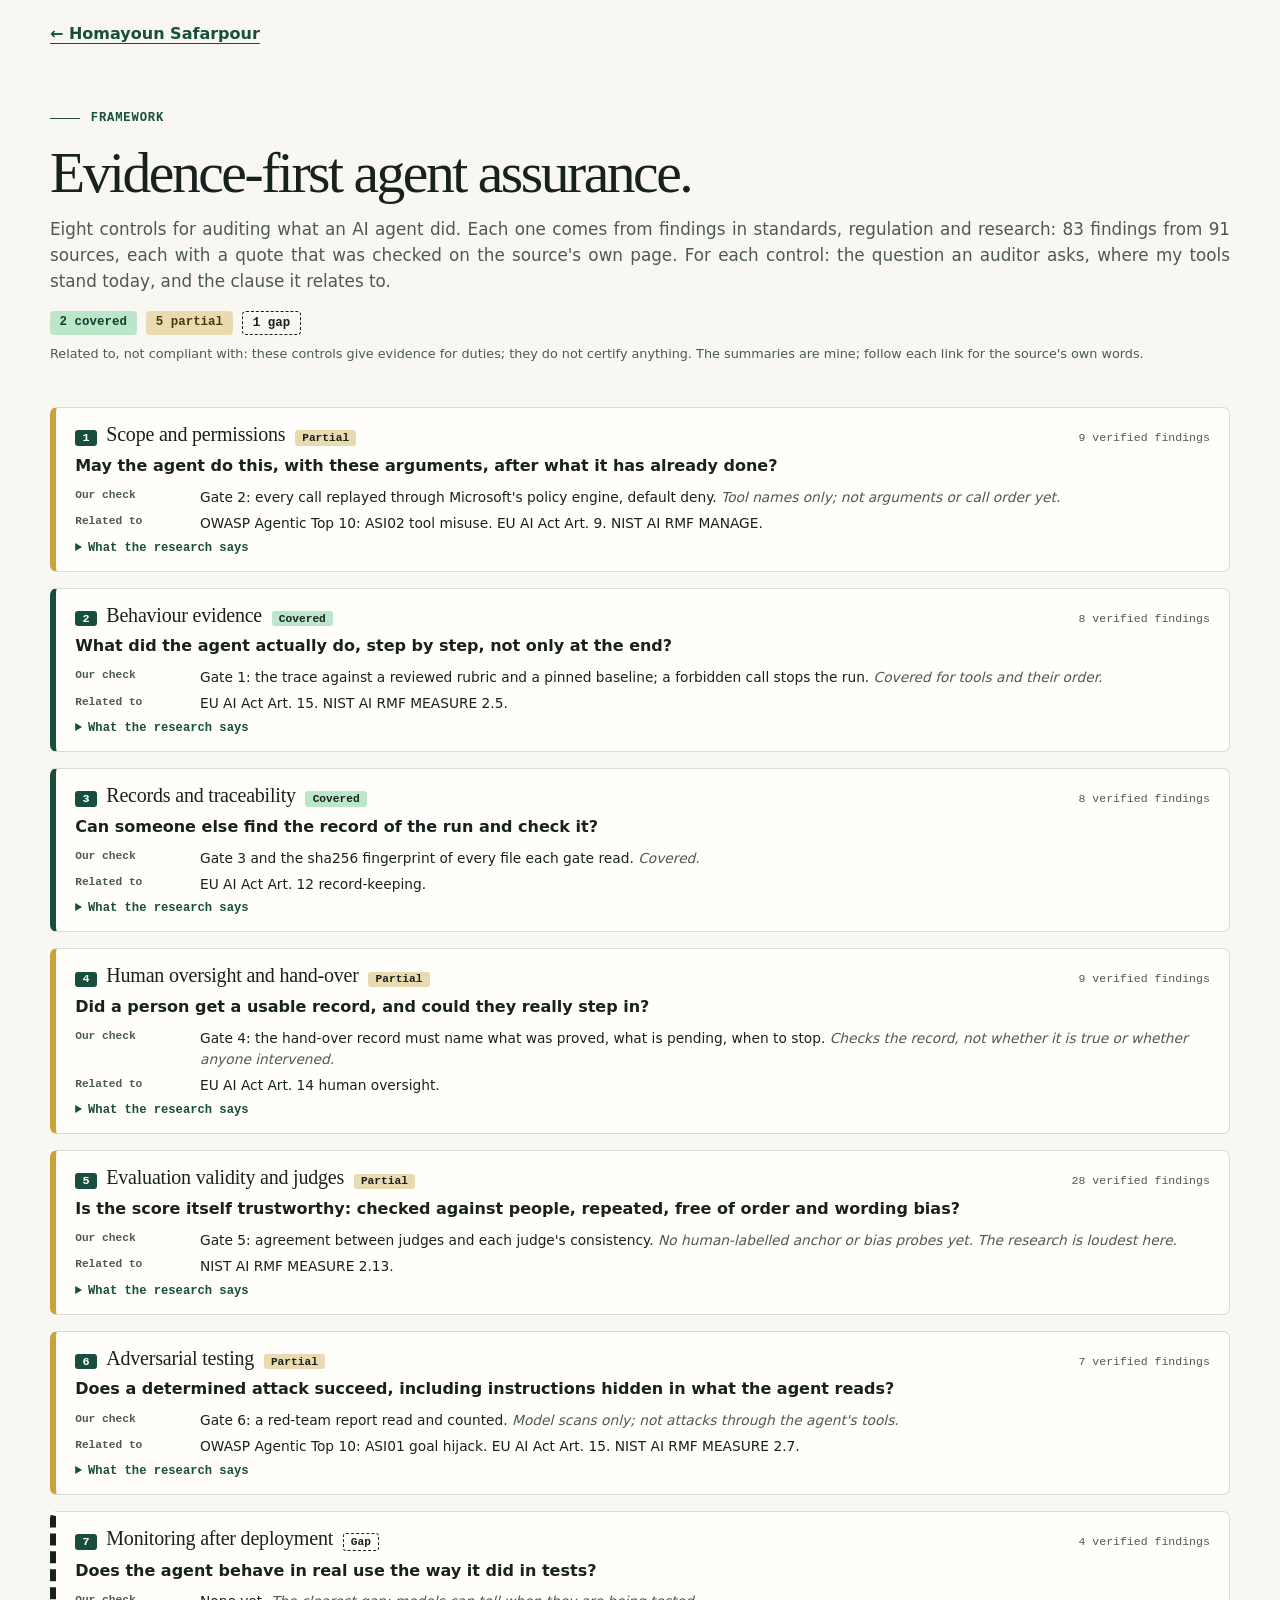
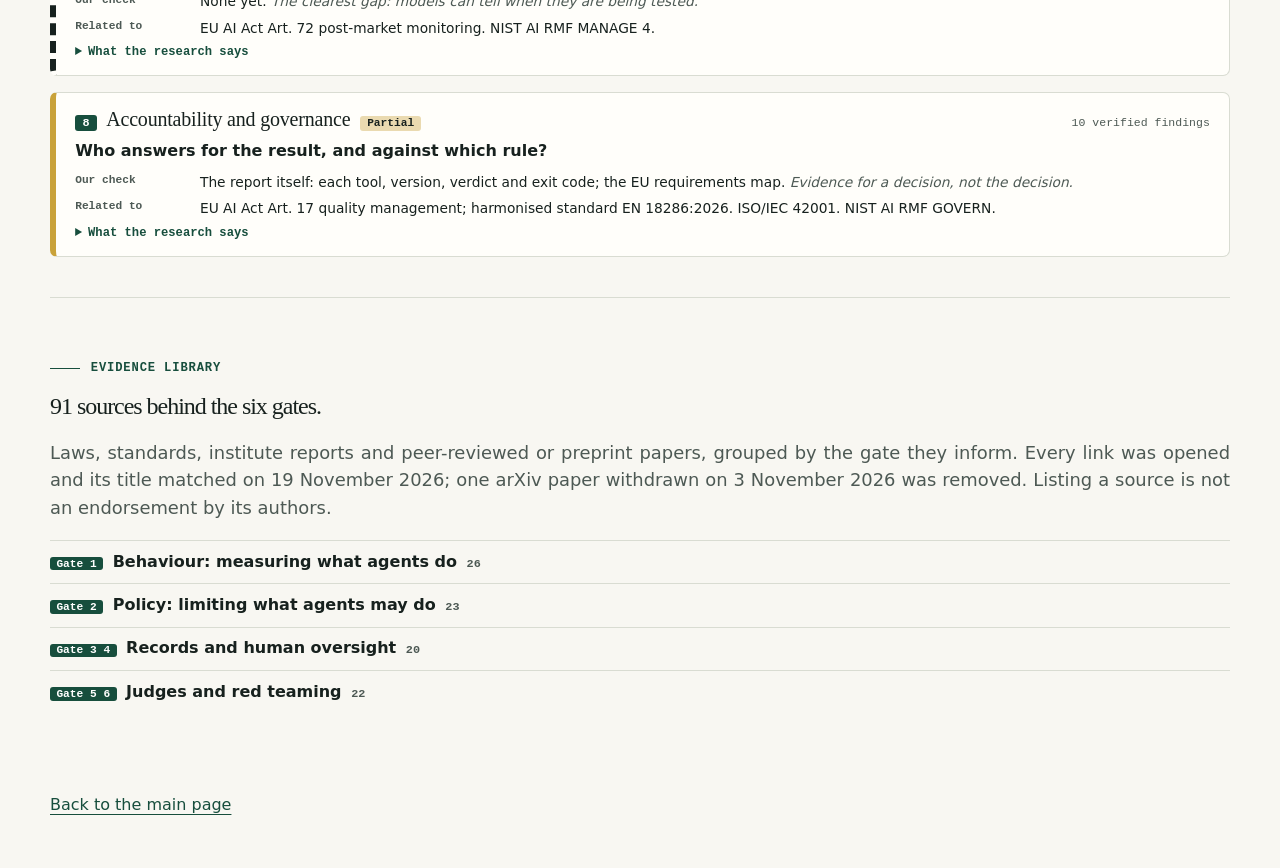
==== commit 0c1ffeb2: "Where each check sits (rings) and EN 18286 (91 sources)" ====
--- a/framework.html
+++ b/framework.html
@@ -27,16 +27,16 @@
   <section class="wrap fw-hero">
     <p class="eyebrow"><span class="rule" aria-hidden="true"></span> Framework</p>
     <h1>Evidence-first agent assurance.</h1>
-    <p class="fw-lead">Eight controls for auditing what an AI agent did. Each one comes from findings in standards, regulation and research: 83 findings from 90 sources, each with a quote that was checked on the source's own page. For each control: the question an auditor asks, where my tools stand today, and the clause it relates to.</p>
+    <p class="fw-lead">Eight controls for auditing what an AI agent did. Each one comes from findings in standards, regulation and research: 83 findings from 91 sources, each with a quote that was checked on the source's own page. For each control: the question an auditor asks, where my tools stand today, and the clause it relates to.</p>
     <div class="fw-tally" aria-label="Status of the eight controls"><span class="t-covered">2 covered</span><span class="t-partial">5 partial</span><span class="t-gap">1 gap</span></div>
     <p class="fw-note">Related to, not compliant with: these controls give evidence for duties; they do not certify anything. The summaries are mine; follow each link for the source's own words.</p>
   </section>
-  <section class="wrap fw-controls"><article class="ctl ctl-partial"><div class="ctl-head"><span class="ctl-n">1</span><h2>Scope and permissions</h2><span class="ctl-status">Partial</span><span class="ctl-count">9 verified findings</span></div><p class="ctl-q">May the agent do this, with these arguments, after what it has already done?</p><dl><dt>Our check</dt><dd>Gate 2: every call replayed through Microsoft&#x27;s policy engine, default deny. <em>Tool names only; not arguments or call order yet.</em></dd><dt>Related to</dt><dd>OWASP Agentic Top 10: ASI02 tool misuse. EU AI Act Art. 9. NIST AI RMF MANAGE.</dd></dl><details><summary>What the research says</summary><ul><li>Audit MCP authentication and authorization carefully because chained tool calls operate with delegated user permissions and can amplify a single vulnerability. <a href="https://genai.owasp.org/resource/a-practical-guide-for-secure-mcp-server-development/">OWASP Foundation, 2026 <span aria-hidden="true">↗</span></a></li><li>AgentCap checks authorization independently of the model and validates limited capability tokens before tools execute actions. <a href="https://arxiv.org/abs/2611.00729">arXiv, 2026 <span aria-hidden="true">↗</span></a></li><li>AgentGuard supports runtime auditing through a policy interface backed by checks for both individual tool calls and risks spanning multiple tools. <a href="https://arxiv.org/abs/2605.28071">arXiv, 2026 <span aria-hidden="true">↗</span></a></li></ul></details></article><article class="ctl ctl-covered"><div class="ctl-head"><span class="ctl-n">2</span><h2>Behaviour evidence</h2><span class="ctl-status">Covered</span><span class="ctl-count">8 verified findings</span></div><p class="ctl-q">What did the agent actually do, step by step, not only at the end?</p><dl><dt>Our check</dt><dd>Gate 1: the trace against a reviewed rubric and a pinned baseline; a forbidden call stops the run. <em>Covered for tools and their order.</em></dd><dt>Related to</dt><dd>EU AI Act Art. 15. NIST AI RMF MEASURE 2.5.</dd></dl><details><summary>What the research says</summary><ul><li>Agents must expose what they accessed, what they did and why, while allowing their behaviour to be controlled at runtime. <a href="https://genai.owasp.org/resource/agent-control-standard-acs/">OWASP Foundation, 2026 <span aria-hidden="true">↗</span></a></li><li>Audit individual tool-use steps, not just final outcomes, because mistakes can cause irreversible side effects. <a href="https://arxiv.org/abs/2603.14465">arXiv, 2026 <span aria-hidden="true">↗</span></a></li><li>Evaluate execution time as well as accuracy, because planning, reflection, and judging calls account for most agent latency. <a href="https://arxiv.org/abs/2506.16042">arXiv, 2025 <span aria-hidden="true">↗</span></a></li></ul></details></article><article class="ctl ctl-covered"><div class="ctl-head"><span class="ctl-n">3</span><h2>Records and traceability</h2><span class="ctl-status">Covered</span><span class="ctl-count">8 verified findings</span></div><p class="ctl-q">Can someone else find the record of the run and check it?</p><dl><dt>Our check</dt><dd>Gate 3 and the sha256 fingerprint of every file each gate read. <em>Covered.</em></dd><dt>Related to</dt><dd>EU AI Act Art. 12 record-keeping.</dd></dl><details><summary>What the research says</summary><ul><li>The proposed project would link agent actions to agent identities so auditors can trace automated activity and its outcomes. <a href="https://www.nccoe.nist.gov/sites/default/files/2026-02/accelerating-the-adoption-of-software-and-ai-agent-identity-and-authorization-concept-paper.pdf">National Institute of Standards and Technology, National Cybersecurity Center of Excellence, 2026 <span aria-hidden="true">↗</span></a></li><li>The draft recommends documenting why a deployment decision keeps misuse risk within the organization&#x27;s risk tolerance. <a href="https://nvlpubs.nist.gov/nistpubs/ai/NIST.AI.800-1.ipd2.pdf">U.S. AI Safety Institute, National Institute of Standards and Technology, 2025 <span aria-hidden="true">↗</span></a></li><li>Developers must maintain an audit trail covering the operation and lifecycle management of the system&#x27;s models, datasets, and prompts. <a href="https://www.etsi.org/deliver/etsi_en/304200_304299/304223/02.01.01_60/en_304223v020101p.pdf">European Telecommunications Standards Institute, 2025 <span aria-hidden="true">↗</span></a></li></ul></details></article><article class="ctl ctl-partial"><div class="ctl-head"><span class="ctl-n">4</span><h2>Human oversight and hand-over</h2><span class="ctl-status">Partial</span><span class="ctl-count">9 verified findings</span></div><p class="ctl-q">Did a person get a usable record, and could they really step in?</p><dl><dt>Our check</dt><dd>Gate 4: the hand-over record must name what was proved, what is pending, when to stop. <em>Checks the record, not whether it is true or whether anyone intervened.</em></dd><dt>Related to</dt><dd>EU AI Act Art. 14 human oversight.</dd></dl><details><summary>What the research says</summary><ul><li>Institutions should consider accountable human oversight of high-impact decisions, supported by auditable documentation showing how AI outputs influenced final outcomes. <a href="https://www.osfi-bsif.gc.ca/en/risks/technology-cyber-risk-management/technology-risk-bulletin/generative-agentic-artificial-intelligence-implications-technology-cyber-security-operational">Office of the Superintendent of Financial Institutions, 2026 <span aria-hidden="true">↗</span></a></li><li>The authors argue that effective human oversight may require evidence-based measures against overreliance on AI, not merely awareness of that risk. <a href="https://www.cambridge.org/core/services/aop-cambridge-core/content/view/C97C85015056C09326944DE55CBC4D2C/S1867299X25100330a.pdf/div-class-title-automation-bias-in-the-ai-act-on-the-legal-implications-of-attempting-to-de-bias-human-oversight-of-ai-div.pdf">Cambridge University Press, European Journal of Risk Regulation, 2025 <span aria-hidden="true">↗</span></a></li><li>Do not treat a human being in the loop as proof of effective oversight because automation bias can prevent people from recognising or correcting AI errors. <a href="https://cset.georgetown.edu/publication/ai-safety-and-automation-bias/">Georgetown University, Center for Security and Emerging Technology, 2024 <span aria-hidden="true">↗</span></a></li></ul></details></article><article class="ctl ctl-partial"><div class="ctl-head"><span class="ctl-n">5</span><h2>Evaluation validity and judges</h2><span class="ctl-status">Partial</span><span class="ctl-count">28 verified findings</span></div><p class="ctl-q">Is the score itself trustworthy: checked against people, repeated, free of order and wording bias?</p><dl><dt>Our check</dt><dd>Gate 5: agreement between judges and each judge&#x27;s consistency. <em>No human-labelled anchor or bias probes yet. The research is loudest here.</em></dd><dt>Related to</dt><dd>NIST AI RMF MEASURE 2.13.</dd></dl><details><summary>What the research says</summary><ul><li>Check the statistical assumptions behind evaluation scores because some methods produce invalid uncertainty estimates. <a href="https://nvlpubs.nist.gov/nistpubs/ai/NIST.AI.800-3.pdf">National Institute of Standards and Technology, 2026 <span aria-hidden="true">↗</span></a></li><li>Auditors should validate an LLM judge against human judgments for the particular task before relying on its scores. <a href="https://aclanthology.org/2025.acl-short.20/">Association for Computational Linguistics, 2025 <span aria-hidden="true">↗</span></a></li><li>Auditors should test safety judges for sensitivity to superficial wording because apologetic language alone can substantially skew their verdicts. <a href="https://aclanthology.org/2025.acl-long.970/">Association for Computational Linguistics, 2025 <span aria-hidden="true">↗</span></a></li></ul></details></article><article class="ctl ctl-partial"><div class="ctl-head"><span class="ctl-n">6</span><h2>Adversarial testing</h2><span class="ctl-status">Partial</span><span class="ctl-count">7 verified findings</span></div><p class="ctl-q">Does a determined attack succeed, including instructions hidden in what the agent reads?</p><dl><dt>Our check</dt><dd>Gate 6: a red-team report read and counted. <em>Model scans only; not attacks through the agent&#x27;s tools.</em></dd><dt>Related to</dt><dd>OWASP Agentic Top 10: ASI01 goal hijack. EU AI Act Art. 15. NIST AI RMF MEASURE 2.7.</dd></dl><details><summary>What the research says</summary><ul><li>Auditors can use the guide&#x27;s attack scenarios and mitigations to structure adversarial testing against documented LLM application risks. <a href="https://genai.owasp.org/resource/owasp-genai-llm-top-10-2026/">OWASP Foundation, 2026 <span aria-hidden="true">↗</span></a></li><li>AISI found universal jailbreaks for every system it tested, so auditors should not treat installed safeguards as proof against misuse. <a href="https://www.aisi.gov.uk/frontier-ai-trends-report">UK AI Security Institute, 2025 <span aria-hidden="true">↗</span></a></li><li>Test whether malicious instructions in external tool results can redirect an agent into unauthorized actions. <a href="https://arxiv.org/abs/2406.13352">arXiv, 2024 <span aria-hidden="true">↗</span></a></li></ul></details></article><article class="ctl ctl-gap"><div class="ctl-head"><span class="ctl-n">7</span><h2>Monitoring after deployment</h2><span class="ctl-status">Gap</span><span class="ctl-count">4 verified findings</span></div><p class="ctl-q">Does the agent behave in real use the way it did in tests?</p><dl><dt>Our check</dt><dd>None yet. <em>The clearest gap: models can tell when they are being tested.</em></dd><dt>Related to</dt><dd>EU AI Act Art. 72 post-market monitoring. NIST AI RMF MANAGE 4.</dd></dl><details><summary>What the research says</summary><ul><li>Audits need evidence from monitoring after deployment because controlled tests cannot capture changing real-world conditions. <a href="https://nvlpubs.nist.gov/nistpubs/ai/NIST.AI.800-4.pdf">National Institute of Standards and Technology, 2026 <span aria-hidden="true">↗</span></a></li><li>The concept note identifies monitoring for environmental changes beyond verified operating conditions as a trustworthiness feature for critical infrastructure AI. <a href="https://www.nist.gov/system/files/documents/2026/04/08/Concept%20Note_%20Development%20of%20the%20NIST%20AI%20RMF%20Trustworthy%20Use%20of%20AI%20in%20Critical%20Infrastructure%20Profile.pdf">National Institute of Standards and Technology, 2026 <span aria-hidden="true">↗</span></a></li><li>When using the monitor as audit evidence, distinguish individual incidents from news coverage because multiple articles can describe the same event. <a href="https://oecd.ai/en/incidents">Organisation for Economic Co-operation and Development, 2023 <span aria-hidden="true">↗</span></a></li></ul></details></article><article class="ctl ctl-partial"><div class="ctl-head"><span class="ctl-n">8</span><h2>Accountability and governance</h2><span class="ctl-status">Partial</span><span class="ctl-count">10 verified findings</span></div><p class="ctl-q">Who answers for the result, and against which rule?</p><dl><dt>Our check</dt><dd>The report itself: each tool, version, verdict and exit code; the EU requirements map. <em>Evidence for a decision, not the decision.</em></dd><dt>Related to</dt><dd>EU AI Act Art. 17 quality management. ISO/IEC 42001. NIST AI RMF GOVERN.</dd></dl><details><summary>What the research says</summary><ul><li>An audit should cover risks across interacting agents as well as individual agents, matching the guide&#x27;s coverage of both environments. <a href="https://genai.owasp.org/resource/securing-agentic-applications-v2/">OWASP Foundation, 2026 <span aria-hidden="true">↗</span></a></li><li>For auditors, the key finding is that existing cybersecurity practices need adapting to address agent-specific security risks. <a href="https://www.nist.gov/publications/summary-analysis-responses-request-information-regarding-security-considerations-ai">National Institute of Standards and Technology, 2026 <span aria-hidden="true">↗</span></a></li><li>The guide uses threat modeling to connect agent-specific threats with mitigations, providing a basis for auditing whether relevant risks have been addressed. <a href="https://genai.owasp.org/resource/agentic-ai-threats-and-mitigations/">OWASP Foundation, 2025 <span aria-hidden="true">↗</span></a></li></ul></details></article></section>
+  <section class="wrap fw-controls"><article class="ctl ctl-partial"><div class="ctl-head"><span class="ctl-n">1</span><h2>Scope and permissions</h2><span class="ctl-status">Partial</span><span class="ctl-count">9 verified findings</span></div><p class="ctl-q">May the agent do this, with these arguments, after what it has already done?</p><dl><dt>Our check</dt><dd>Gate 2: every call replayed through Microsoft&#x27;s policy engine, default deny. <em>Tool names only; not arguments or call order yet.</em></dd><dt>Related to</dt><dd>OWASP Agentic Top 10: ASI02 tool misuse. EU AI Act Art. 9. NIST AI RMF MANAGE.</dd></dl><details><summary>What the research says</summary><ul><li>Audit MCP authentication and authorization carefully because chained tool calls operate with delegated user permissions and can amplify a single vulnerability. <a href="https://genai.owasp.org/resource/a-practical-guide-for-secure-mcp-server-development/">OWASP Foundation, 2026 <span aria-hidden="true">↗</span></a></li><li>AgentCap checks authorization independently of the model and validates limited capability tokens before tools execute actions. <a href="https://arxiv.org/abs/2611.00729">arXiv, 2026 <span aria-hidden="true">↗</span></a></li><li>AgentGuard supports runtime auditing through a policy interface backed by checks for both individual tool calls and risks spanning multiple tools. <a href="https://arxiv.org/abs/2605.28071">arXiv, 2026 <span aria-hidden="true">↗</span></a></li></ul></details></article><article class="ctl ctl-covered"><div class="ctl-head"><span class="ctl-n">2</span><h2>Behaviour evidence</h2><span class="ctl-status">Covered</span><span class="ctl-count">8 verified findings</span></div><p class="ctl-q">What did the agent actually do, step by step, not only at the end?</p><dl><dt>Our check</dt><dd>Gate 1: the trace against a reviewed rubric and a pinned baseline; a forbidden call stops the run. <em>Covered for tools and their order.</em></dd><dt>Related to</dt><dd>EU AI Act Art. 15. NIST AI RMF MEASURE 2.5.</dd></dl><details><summary>What the research says</summary><ul><li>Agents must expose what they accessed, what they did and why, while allowing their behaviour to be controlled at runtime. <a href="https://genai.owasp.org/resource/agent-control-standard-acs/">OWASP Foundation, 2026 <span aria-hidden="true">↗</span></a></li><li>Audit individual tool-use steps, not just final outcomes, because mistakes can cause irreversible side effects. <a href="https://arxiv.org/abs/2603.14465">arXiv, 2026 <span aria-hidden="true">↗</span></a></li><li>Evaluate execution time as well as accuracy, because planning, reflection, and judging calls account for most agent latency. <a href="https://arxiv.org/abs/2506.16042">arXiv, 2025 <span aria-hidden="true">↗</span></a></li></ul></details></article><article class="ctl ctl-covered"><div class="ctl-head"><span class="ctl-n">3</span><h2>Records and traceability</h2><span class="ctl-status">Covered</span><span class="ctl-count">8 verified findings</span></div><p class="ctl-q">Can someone else find the record of the run and check it?</p><dl><dt>Our check</dt><dd>Gate 3 and the sha256 fingerprint of every file each gate read. <em>Covered.</em></dd><dt>Related to</dt><dd>EU AI Act Art. 12 record-keeping.</dd></dl><details><summary>What the research says</summary><ul><li>The proposed project would link agent actions to agent identities so auditors can trace automated activity and its outcomes. <a href="https://www.nccoe.nist.gov/sites/default/files/2026-02/accelerating-the-adoption-of-software-and-ai-agent-identity-and-authorization-concept-paper.pdf">National Institute of Standards and Technology, National Cybersecurity Center of Excellence, 2026 <span aria-hidden="true">↗</span></a></li><li>The draft recommends documenting why a deployment decision keeps misuse risk within the organization&#x27;s risk tolerance. <a href="https://nvlpubs.nist.gov/nistpubs/ai/NIST.AI.800-1.ipd2.pdf">U.S. AI Safety Institute, National Institute of Standards and Technology, 2025 <span aria-hidden="true">↗</span></a></li><li>Developers must maintain an audit trail covering the operation and lifecycle management of the system&#x27;s models, datasets, and prompts. <a href="https://www.etsi.org/deliver/etsi_en/304200_304299/304223/02.01.01_60/en_304223v020101p.pdf">European Telecommunications Standards Institute, 2025 <span aria-hidden="true">↗</span></a></li></ul></details></article><article class="ctl ctl-partial"><div class="ctl-head"><span class="ctl-n">4</span><h2>Human oversight and hand-over</h2><span class="ctl-status">Partial</span><span class="ctl-count">9 verified findings</span></div><p class="ctl-q">Did a person get a usable record, and could they really step in?</p><dl><dt>Our check</dt><dd>Gate 4: the hand-over record must name what was proved, what is pending, when to stop. <em>Checks the record, not whether it is true or whether anyone intervened.</em></dd><dt>Related to</dt><dd>EU AI Act Art. 14 human oversight.</dd></dl><details><summary>What the research says</summary><ul><li>Institutions should consider accountable human oversight of high-impact decisions, supported by auditable documentation showing how AI outputs influenced final outcomes. <a href="https://www.osfi-bsif.gc.ca/en/risks/technology-cyber-risk-management/technology-risk-bulletin/generative-agentic-artificial-intelligence-implications-technology-cyber-security-operational">Office of the Superintendent of Financial Institutions, 2026 <span aria-hidden="true">↗</span></a></li><li>The authors argue that effective human oversight may require evidence-based measures against overreliance on AI, not merely awareness of that risk. <a href="https://www.cambridge.org/core/services/aop-cambridge-core/content/view/C97C85015056C09326944DE55CBC4D2C/S1867299X25100330a.pdf/div-class-title-automation-bias-in-the-ai-act-on-the-legal-implications-of-attempting-to-de-bias-human-oversight-of-ai-div.pdf">Cambridge University Press, European Journal of Risk Regulation, 2025 <span aria-hidden="true">↗</span></a></li><li>Do not treat a human being in the loop as proof of effective oversight because automation bias can prevent people from recognising or correcting AI errors. <a href="https://cset.georgetown.edu/publication/ai-safety-and-automation-bias/">Georgetown University, Center for Security and Emerging Technology, 2024 <span aria-hidden="true">↗</span></a></li></ul></details></article><article class="ctl ctl-partial"><div class="ctl-head"><span class="ctl-n">5</span><h2>Evaluation validity and judges</h2><span class="ctl-status">Partial</span><span class="ctl-count">28 verified findings</span></div><p class="ctl-q">Is the score itself trustworthy: checked against people, repeated, free of order and wording bias?</p><dl><dt>Our check</dt><dd>Gate 5: agreement between judges and each judge&#x27;s consistency. <em>No human-labelled anchor or bias probes yet. The research is loudest here.</em></dd><dt>Related to</dt><dd>NIST AI RMF MEASURE 2.13.</dd></dl><details><summary>What the research says</summary><ul><li>Check the statistical assumptions behind evaluation scores because some methods produce invalid uncertainty estimates. <a href="https://nvlpubs.nist.gov/nistpubs/ai/NIST.AI.800-3.pdf">National Institute of Standards and Technology, 2026 <span aria-hidden="true">↗</span></a></li><li>Auditors should validate an LLM judge against human judgments for the particular task before relying on its scores. <a href="https://aclanthology.org/2025.acl-short.20/">Association for Computational Linguistics, 2025 <span aria-hidden="true">↗</span></a></li><li>Auditors should test safety judges for sensitivity to superficial wording because apologetic language alone can substantially skew their verdicts. <a href="https://aclanthology.org/2025.acl-long.970/">Association for Computational Linguistics, 2025 <span aria-hidden="true">↗</span></a></li></ul></details></article><article class="ctl ctl-partial"><div class="ctl-head"><span class="ctl-n">6</span><h2>Adversarial testing</h2><span class="ctl-status">Partial</span><span class="ctl-count">7 verified findings</span></div><p class="ctl-q">Does a determined attack succeed, including instructions hidden in what the agent reads?</p><dl><dt>Our check</dt><dd>Gate 6: a red-team report read and counted. <em>Model scans only; not attacks through the agent&#x27;s tools.</em></dd><dt>Related to</dt><dd>OWASP Agentic Top 10: ASI01 goal hijack. EU AI Act Art. 15. NIST AI RMF MEASURE 2.7.</dd></dl><details><summary>What the research says</summary><ul><li>Auditors can use the guide&#x27;s attack scenarios and mitigations to structure adversarial testing against documented LLM application risks. <a href="https://genai.owasp.org/resource/owasp-genai-llm-top-10-2026/">OWASP Foundation, 2026 <span aria-hidden="true">↗</span></a></li><li>AISI found universal jailbreaks for every system it tested, so auditors should not treat installed safeguards as proof against misuse. <a href="https://www.aisi.gov.uk/frontier-ai-trends-report">UK AI Security Institute, 2025 <span aria-hidden="true">↗</span></a></li><li>Test whether malicious instructions in external tool results can redirect an agent into unauthorized actions. <a href="https://arxiv.org/abs/2406.13352">arXiv, 2024 <span aria-hidden="true">↗</span></a></li></ul></details></article><article class="ctl ctl-gap"><div class="ctl-head"><span class="ctl-n">7</span><h2>Monitoring after deployment</h2><span class="ctl-status">Gap</span><span class="ctl-count">4 verified findings</span></div><p class="ctl-q">Does the agent behave in real use the way it did in tests?</p><dl><dt>Our check</dt><dd>None yet. <em>The clearest gap: models can tell when they are being tested.</em></dd><dt>Related to</dt><dd>EU AI Act Art. 72 post-market monitoring. NIST AI RMF MANAGE 4.</dd></dl><details><summary>What the research says</summary><ul><li>Audits need evidence from monitoring after deployment because controlled tests cannot capture changing real-world conditions. <a href="https://nvlpubs.nist.gov/nistpubs/ai/NIST.AI.800-4.pdf">National Institute of Standards and Technology, 2026 <span aria-hidden="true">↗</span></a></li><li>The concept note identifies monitoring for environmental changes beyond verified operating conditions as a trustworthiness feature for critical infrastructure AI. <a href="https://www.nist.gov/system/files/documents/2026/04/08/Concept%20Note_%20Development%20of%20the%20NIST%20AI%20RMF%20Trustworthy%20Use%20of%20AI%20in%20Critical%20Infrastructure%20Profile.pdf">National Institute of Standards and Technology, 2026 <span aria-hidden="true">↗</span></a></li><li>When using the monitor as audit evidence, distinguish individual incidents from news coverage because multiple articles can describe the same event. <a href="https://oecd.ai/en/incidents">Organisation for Economic Co-operation and Development, 2023 <span aria-hidden="true">↗</span></a></li></ul></details></article><article class="ctl ctl-partial"><div class="ctl-head"><span class="ctl-n">8</span><h2>Accountability and governance</h2><span class="ctl-status">Partial</span><span class="ctl-count">10 verified findings</span></div><p class="ctl-q">Who answers for the result, and against which rule?</p><dl><dt>Our check</dt><dd>The report itself: each tool, version, verdict and exit code; the EU requirements map. <em>Evidence for a decision, not the decision.</em></dd><dt>Related to</dt><dd>EU AI Act Art. 17 quality management; harmonised standard EN 18286:2026. ISO/IEC 42001. NIST AI RMF GOVERN.</dd></dl><details><summary>What the research says</summary><ul><li>An audit should cover risks across interacting agents as well as individual agents, matching the guide&#x27;s coverage of both environments. <a href="https://genai.owasp.org/resource/securing-agentic-applications-v2/">OWASP Foundation, 2026 <span aria-hidden="true">↗</span></a></li><li>For auditors, the key finding is that existing cybersecurity practices need adapting to address agent-specific security risks. <a href="https://www.nist.gov/publications/summary-analysis-responses-request-information-regarding-security-considerations-ai">National Institute of Standards and Technology, 2026 <span aria-hidden="true">↗</span></a></li><li>The guide uses threat modeling to connect agent-specific threats with mitigations, providing a basis for auditing whether relevant risks have been addressed. <a href="https://genai.owasp.org/resource/agentic-ai-threats-and-mitigations/">OWASP Foundation, 2025 <span aria-hidden="true">↗</span></a></li></ul></details></article></section>
   <section class="library wrap" id="sources" aria-labelledby="sources-title">
     <p class="eyebrow"><span class="rule" aria-hidden="true"></span> Evidence library</p>
-    <h2 id="sources-title">90 sources behind the six gates.</h2>
+    <h2 id="sources-title">91 sources behind the six gates.</h2>
     <p class="section-note">Laws, standards, institute reports and peer-reviewed or preprint papers, grouped by the gate they inform. Every link was opened and its title matched on 19 November 2026; one arXiv paper withdrawn on 3 November 2026 was removed. Listing a source is not an endorsement by its authors.</p>
-    <details class="lib-group"><summary><span class="lib-gates">Gate 1</span> Behaviour: measuring what agents do <span class="lib-count">26</span></summary><ol><li><a href="https://arxiv.org/abs/2603.14465">AgentProcessBench: Diagnosing Step-Level Process Quality in Tool-Using Agents</a> <span>arXiv, 2026</span></li><li><a href="https://nvlpubs.nist.gov/nistpubs/ai/NIST.AI.800-4.pdf">Challenges to the Monitoring of Deployed AI Systems</a> <span>National Institute of Standards and Technology, 2026</span></li><li><a href="https://nvlpubs.nist.gov/nistpubs/ai/NIST.AI.800-3.pdf">Expanding the AI Evaluation Toolbox with Statistical Models</a> <span>National Institute of Standards and Technology, 2026</span></li><li><a href="https://github.com/open-telemetry/semantic-conventions-genai/blob/main/docs/gen-ai/gen-ai-agent-spans.md">Semantic Conventions for GenAI agent and framework spans</a> <span>OpenTelemetry, 2026</span></li><li><a href="https://github.com/open-telemetry/semantic-conventions-genai/blob/main/docs/gen-ai/gen-ai-metrics.md">Semantic conventions for generative AI metrics</a> <span>OpenTelemetry, 2026</span></li><li><a href="https://metr.org/time-horizons/">Task-Completion Time Horizons of Frontier AI Models</a> <span>METR, 2026</span></li><li><a href="https://partnershiponai.org/wp-content/uploads/2026/10/PAI_obervability-gap-in-ai-agents.pdf">The Observability Gap in AI Agents: What to Fix Before Agents Scale</a> <span>Partnership on AI, 2026</span></li><li><a href="https://arxiv.org/abs/2602.16666">Towards a Science of AI Agent Reliability</a> <span>arXiv, 2026</span></li><li><a href="https://arxiv.org/abs/2609.24928">Trajectory-Aware Benchmark Subset Selection for Cost-Efficient Software Engineering Agent Regression Testing</a> <span>arXiv, 2026</span></li><li><a href="https://arxiv.org/abs/2504.08942">AgentRewardBench: Evaluating Automatic Evaluations of Web Agent Trajectories</a> <span>arXiv, 2025</span></li><li><a href="https://arxiv.org/abs/2507.02825">Establishing Best Practices for Building Rigorous Agentic Benchmarks</a> <span>arXiv, 2025</span></li><li><a href="https://arxiv.org/abs/2503.17354">HCAST: Human-Calibrated Autonomy Software Tasks</a> <span>arXiv, 2025</span></li><li><a href="https://arxiv.org/abs/2510.11977">Holistic Agent Leaderboard: The Missing Infrastructure for AI Agent Evaluation</a> <span>arXiv, 2025</span></li><li><a href="https://arxiv.org/abs/2503.14499">Measuring AI Ability to Complete Long Tasks</a> <span>arXiv, 2025</span></li><li><a href="https://arxiv.org/abs/2506.16042">OSWorld-Human: Benchmarking the Efficiency of Computer-Use Agents</a> <span>arXiv, 2025</span></li><li><a href="https://arxiv.org/abs/2407.01502">AI Agents That Matter</a> <span>arXiv, 2024</span></li><li><a href="https://arxiv.org/abs/2401.13178">AgentBoard: An Analytical Evaluation Board of Multi-turn LLM Agents</a> <span>arXiv, 2024</span></li><li><a href="https://arxiv.org/abs/2406.13352">AgentDojo: A Dynamic Environment to Evaluate Prompt Injection Attacks and Defenses for LLM Agents</a> <span>arXiv, 2024</span></li><li><a href="https://arxiv.org/abs/2410.09024">AgentHarm: A Benchmark for Measuring Harmfulness of LLM Agents</a> <span>arXiv, 2024</span></li><li><a href="https://aclanthology.org/2024.emnlp-main.505/">AssistantBench: Can Web Agents Solve Realistic and Time-Consuming Tasks?</a> <span>Association for Computational Linguistics, 2024</span></li><li><a href="https://inspect.aisi.org.uk/">Inspect</a> <span>UK AI Security Institute and Meridian Labs, 2024</span></li><li><a href="https://arxiv.org/abs/2404.07972">OSWorld: Benchmarking Multimodal Agents for Open-Ended Tasks in Real Computer Environments</a> <span>arXiv, 2024</span></li><li><a href="https://arxiv.org/abs/2411.15114">RE-Bench: Evaluating frontier AI R&amp;D capabilities of language model agents against human experts</a> <span>arXiv, 2024</span></li><li><a href="https://arxiv.org/abs/2412.14161">TheAgentCompany: Benchmarking LLM Agents on Consequential Real World Tasks</a> <span>arXiv, 2024</span></li><li><a href="https://arxiv.org/abs/2401.13649">VisualWebArena: Evaluating Multimodal Agents on Realistic Visual Web Tasks</a> <span>arXiv, 2024</span></li><li><a href="https://arxiv.org/abs/2406.12045">τ-bench: A Benchmark for Tool-Agent-User Interaction in Real-World Domains</a> <span>arXiv, 2024</span></li></ol></details><details class="lib-group"><summary><span class="lib-gates">Gate 2</span> Policy: limiting what agents may do <span class="lib-count">23</span></summary><ol><li><a href="https://genai.owasp.org/resource/a-practical-guide-for-secure-mcp-server-development/">A Practical Guide for Secure MCP Server Development</a> <span>OWASP Foundation, 2026</span></li><li><a href="https://www.nccoe.nist.gov/sites/default/files/2026-02/accelerating-the-adoption-of-software-and-ai-agent-identity-and-authorization-concept-paper.pdf">Accelerating the Adoption of Software and AI Agent Identity and Authorization</a> <span>National Institute of Standards and Technology, National Cybersecurity Center of Excellence, 2026</span></li><li><a href="https://nvlpubs.nist.gov/nistpubs/SpecialPublications/NIST.SP.2400-102e2026.ipd.pdf">Adversarial Machine Learning: A Taxonomy and Terminology of Attacks and Mitigations</a> <span>National Institute of Standards and Technology, 2026</span></li><li><a href="https://genai.owasp.org/resource/agent-control-standard-acs/">Agent Control Standard (ACS)</a> <span>OWASP Foundation, 2026</span></li><li><a href="https://arxiv.org/abs/2611.00729">AgentCap: Capability-Based Runtime Authorization for Secure LLM Agent Execution</a> <span>arXiv, 2026</span></li><li><a href="https://arxiv.org/abs/2605.28071">AgentGuard: An Attribute-Based Access Control Framework for Tool-Use LLM-Based Agent</a> <span>arXiv, 2026</span></li><li><a href="https://www.osfi-bsif.gc.ca/en/risks/technology-cyber-risk-management/technology-risk-bulletin/generative-agentic-artificial-intelligence-implications-technology-cyber-security-operational">Generative and Agentic Artificial Intelligence: Implications for Technology, Cyber Security, and Operational Resilience</a> <span>Office of the Superintendent of Financial Institutions, 2026</span></li><li><a href="https://arxiv.org/abs/2607.13718">How Agents Ask for Permission: User Permissions for AI Agents, from Interfaces to Enforcement</a> <span>arXiv, 2026</span></li><li><a href="https://genai.owasp.org/resource/owasp-genai-llm-top-10-2026/">OWASP GenAI LLM Top 10 2026</a> <span>OWASP Foundation, 2026</span></li><li><a href="https://arxiv.org/abs/2610.00797">Sapien: A Stateful Policy Engine for Autonomous AI Agents</a> <span>arXiv, 2026</span></li><li><a href="https://genai.owasp.org/resource/securing-agentic-applications-v2/">Securing Agentic Applications V2</a> <span>OWASP Foundation, 2026</span></li><li><a href="https://www.nist.gov/publications/summary-analysis-responses-request-information-regarding-security-considerations-ai">Summary Analysis of Responses to the Request for Information Regarding Security Considerations for AI Agents</a> <span>National Institute of Standards and Technology, 2026</span></li><li><a href="https://arxiv.org/abs/2609.37196">ToolFence: Fine-Grained Authorization for Secure Tool-Using LLM Agents</a> <span>arXiv, 2026</span></li><li><a href="https://arxiv.org/abs/2503.18666">AgentSpec: Customizable Runtime Enforcement for Safe and Reliable LLM Agents</a> <span>arXiv, 2025</span></li><li><a href="https://genai.owasp.org/resource/agentic-ai-threats-and-mitigations/">Agentic AI – Threats and Mitigations</a> <span>OWASP Foundation, 2025</span></li><li><a href="https://www.gov.uk/government/publications/ai-cyber-security-code-of-practice/code-of-practice-for-the-cyber-security-of-ai">Code of Practice for the Cyber Security of AI</a> <span>UK Department for Science, Innovation and Technology, 2025</span></li><li><a href="https://arxiv.org/abs/2503.18813">Defeating Prompt Injections by Design</a> <span>arXiv, 2025</span></li><li><a href="https://genai.owasp.org/resource/owasp-top-10-for-agentic-applications-for-2026/">OWASP Top 10 for Agentic Applications for 2026</a> <span>OWASP Gen AI Security Project, 2025</span></li><li><a href="https://www.sei.cmu.edu/library/bridging-research-and-practice-in-llm-agent-security/">SOK: Bridging Research and Practice in LLM Agent Security</a> <span>Software Engineering Institute, Carnegie Mellon University, 2025</span></li><li><a href="https://www.etsi.org/deliver/etsi_en/304200_304299/304223/02.01.01_60/en_304223v020101p.pdf">Securing Artificial Intelligence (SAI); Baseline Cyber Security Requirements for AI Models and Systems</a> <span>European Telecommunications Standards Institute, 2025</span></li><li><a href="https://nvlpubs.nist.gov/nistpubs/AI/NIST.AI.600-1.pdf">Artificial Intelligence Risk Management Framework: Generative Artificial Intelligence Profile</a> <span>National Institute of Standards and Technology, 2024</span></li><li><a href="https://arxiv.org/abs/2403.02691">InjecAgent: Benchmarking Indirect Prompt Injections in Tool-Integrated Large Language Model Agents</a> <span>arXiv, 2024</span></li><li><a href="https://arxiv.org/abs/2402.06363">StruQ: Defending Against Prompt Injection with Structured Queries</a> <span>arXiv, 2024</span></li></ol></details><details class="lib-group"><summary><span class="lib-gates">Gate 3 4</span> Records and human oversight <span class="lib-count">19</span></summary><ol><li><a href="https://www.nist.gov/system/files/documents/2026/04/08/Concept%20Note_%20Development%20of%20the%20NIST%20AI%20RMF%20Trustworthy%20Use%20of%20AI%20in%20Critical%20Infrastructure%20Profile.pdf">Concept Note: Development of the NIST AI RMF Trustworthy Use of AI in Critical Infrastructure Profile</a> <span>National Institute of Standards and Technology, 2026</span></li><li><a href="https://arxiv.org/abs/2610.21948">Following Delegation Traces to Study Human Oversight in Interaction with Multimodal AI</a> <span>arXiv, 2026</span></li><li><a href="https://internationalaisafetyreport.org/publication/international-ai-safety-report-2026">International AI Safety Report 2026</a> <span>International AI Safety Report, 2026</span></li><li><a href="https://openai.com/index/research-acceleration-view-inside-openai/">Research acceleration: The view inside OpenAI</a> <span>OpenAI, 2026</span></li><li><a href="https://arxiv.org/abs/2610.10352">The Handover Problem: Governing Autonomy Transitions in Human-AI Collaboration</a> <span>arXiv, 2026</span></li><li><a href="https://digital-strategy.ec.europa.eu/en/library/ai-act-commission-publishes-reporting-template-serious-incidents-involving-general-purpose-ai">AI Act: Commission publishes a reporting template for serious incidents involving general-purpose AI models with systemic risk</a> <span>European Commission, 2025</span></li><li><a href="https://www.gov.uk/government/publications/guidance-for-organisations-using-the-algorithmic-transparency-recording-standard/algorithmic-transparency-recording-standard-guidance-for-public-sector-bodies">Algorithmic Transparency Recording Standard - guidance for public sector bodies</a> <span>UK Government Digital Service, 2025</span></li><li><a href="https://www.cambridge.org/core/services/aop-cambridge-core/content/view/C97C85015056C09326944DE55CBC4D2C/S1867299X25100330a.pdf/div-class-title-automation-bias-in-the-ai-act-on-the-legal-implications-of-attempting-to-de-bias-human-oversight-of-ai-div.pdf">Automation Bias in the AI Act: On the Legal Implications of Attempting to De-Bias Human Oversight of AI</a> <span>Cambridge University Press, European Journal of Risk Regulation, 2025</span></li><li><a href="https://digital-strategy.ec.europa.eu/en/library/guidelines-scope-obligations-providers-general-purpose-ai-models-under-ai-act">Guidelines on the scope of obligations for providers of general-purpose AI models under the AI Act</a> <span>European Commission, 2025</span></li><li><a href="https://arxiv.org/abs/2504.03300">How to Test for Compliance with Human Oversight Requirements in AI Regulation?</a> <span>arXiv, 2025</span></li><li><a href="https://arxiv.org/abs/2507.03525">Limits of Safe AI Deployment: Differentiating Oversight and Control</a> <span>arXiv, 2025</span></li><li><a href="https://digital-strategy.ec.europa.eu/en/policies/contents-code-gpai">The General-Purpose AI Code of Practice</a> <span>European Commission, 2025</span></li><li><a href="https://cset.georgetown.edu/publication/ai-safety-and-automation-bias/">AI Safety and Automation Bias</a> <span>Georgetown University, Center for Security and Emerging Technology, 2024</span></li><li><a href="https://arxiv.org/abs/2411.00998">Automation Bias in AI-Assisted Medical Decision-Making under Time Pressure in Computational Pathology</a> <span>arXiv, 2024</span></li><li><a href="https://www.gov.uk/government/publications/introduction-to-ai-assurance/introduction-to-ai-assurance">Introduction to AI assurance</a> <span>UK Department for Science, Innovation and Technology, 2024</span></li><li><a href="https://www.nist.gov/publications/artificial-intelligence-risk-management-framework-ai-rmf-10">Artificial Intelligence Risk Management Framework (AI RMF 1.0)</a> <span>National Institute of Standards and Technology, 2023</span></li><li><a href="https://oecd.ai/en/incidents">OECD AI Incidents Monitor, an evidence base for trustworthy AI</a> <span>Organisation for Economic Co-operation and Development, 2023</span></li><li><a href="https://incidentdatabase.ai/">Welcome to the Artificial Intelligence Incident Database</a> <span>Responsible AI Collaborative, 2020</span></li><li><a href="https://digital-strategy.ec.europa.eu/en/library/ethics-guidelines-trustworthy-ai">Ethics guidelines for trustworthy AI</a> <span>European Commission, 2019</span></li></ol></details><details class="lib-group"><summary><span class="lib-gates">Gate 5 6</span> Judges and red teaming <span class="lib-count">22</span></summary><ol><li><a href="https://arxiv.org/abs/2609.01611">EvalDetectBench: A Benchmark for Measuring Evaluation Awareness in Frontier Language Models</a> <span>arXiv, 2026</span></li><li><a href="https://arxiv.org/abs/2606.13685">The Coin Flip Judge? Reliability and Bias in LLM-as-a-Judge Evaluation</a> <span>arXiv, 2026</span></li><li><a href="https://www.anthropic.com/institute/recursive-self-improvement">When AI builds itself</a> <span>Anthropic, 2026</span></li><li><a href="https://nvlpubs.nist.gov/nistpubs/ai/NIST.AI.100-2e2025.pdf">Adversarial Machine Learning: A Taxonomy and Terminology of Attacks and Mitigations</a> <span>National Institute of Standards and Technology, 2025</span></li><li><a href="https://arxiv.org/abs/2502.03461">Do Large Language Model Benchmarks Test Reliability?</a> <span>arXiv, 2025</span></li><li><a href="https://www.aisi.gov.uk/frontier-ai-trends-report">Frontier AI Trends Report</a> <span>UK AI Security Institute, 2025</span></li><li><a href="https://aclanthology.org/2025.acl-short.20/">LLMs instead of Human Judges? A Large Scale Empirical Study across 20 NLP Evaluation Tasks</a> <span>Association for Computational Linguistics, 2025</span></li><li><a href="https://arxiv.org/abs/2505.23836">Large Language Models Often Know When They Are Being Evaluated</a> <span>arXiv, 2025</span></li><li><a href="https://nvlpubs.nist.gov/nistpubs/ai/NIST.AI.800-1.ipd2.pdf">Managing Misuse Risk for Dual-Use Foundation Models</a> <span>U.S. AI Safety Institute, National Institute of Standards and Technology, 2025</span></li><li><a href="https://aclanthology.org/2025.acl-long.970/">Safer or Luckier? LLMs as Safety Evaluators Are Not Robust to Artifacts</a> <span>Association for Computational Linguistics, 2025</span></li><li><a href="https://proceedings.neurips.cc/paper_files/paper/2025/hash/a309239c11a28c597d050bd4a1752d32-Abstract-Conference.html">Validating LLM-as-a-Judge Systems under Rating Indeterminacy</a> <span>Neural Information Processing Systems, 2025</span></li><li><a href="https://arxiv.org/abs/2402.10260">A StrongREJECT for Empty Jailbreaks</a> <span>arXiv, 2024</span></li><li><a href="https://www.gov.uk/government/publications/ai-safety-institute-approach-to-evaluations/ai-safety-institute-approach-to-evaluations">AI Safety Institute approach to evaluations</a> <span>UK AI Safety Institute, 2024</span></li><li><a href="https://arxiv.org/abs/2412.12509">Can You Trust LLM Judgments? Reliability of LLM-as-a-Judge</a> <span>arXiv, 2024</span></li><li><a href="https://arxiv.org/abs/2402.04249">HarmBench: A Standardized Evaluation Framework for Automated Red Teaming and Robust Refusal</a> <span>arXiv, 2024</span></li><li><a href="https://aclanthology.org/2024.emnlp-main.474/">Humans or LLMs as the Judge? A Study on Judgement Bias</a> <span>Association for Computational Linguistics, 2024</span></li><li><a href="https://arxiv.org/abs/2410.12784">JudgeBench: A Benchmark for Evaluating LLM-based Judges</a> <span>arXiv, 2024</span></li><li><a href="https://arxiv.org/abs/2406.07791">Judging the Judges: A Systematic Study of Position Bias in LLM-as-a-Judge</a> <span>arXiv, 2024</span></li><li><a href="https://arxiv.org/abs/2407.04694">Me, Myself, and AI: The Situational Awareness Dataset (SAD) for LLMs</a> <span>arXiv, 2024</span></li><li><a href="https://microsoft.github.io/PyRIT/">PyRIT Documentation</a> <span>Microsoft, 2024</span></li><li><a href="https://arxiv.org/abs/2410.21819">Self-Preference Bias in LLM-as-a-Judge</a> <span>arXiv, 2024</span></li><li><a href="https://arxiv.org/abs/2406.11036">garak: A Framework for Security Probing Large Language Models</a> <span>arXiv, 2024</span></li></ol></details>
+    <details class="lib-group"><summary><span class="lib-gates">Gate 1</span> Behaviour: measuring what agents do <span class="lib-count">26</span></summary><ol><li><a href="https://arxiv.org/abs/2603.14465">AgentProcessBench: Diagnosing Step-Level Process Quality in Tool-Using Agents</a> <span>arXiv, 2026</span></li><li><a href="https://nvlpubs.nist.gov/nistpubs/ai/NIST.AI.800-4.pdf">Challenges to the Monitoring of Deployed AI Systems</a> <span>National Institute of Standards and Technology, 2026</span></li><li><a href="https://nvlpubs.nist.gov/nistpubs/ai/NIST.AI.800-3.pdf">Expanding the AI Evaluation Toolbox with Statistical Models</a> <span>National Institute of Standards and Technology, 2026</span></li><li><a href="https://github.com/open-telemetry/semantic-conventions-genai/blob/main/docs/gen-ai/gen-ai-agent-spans.md">Semantic Conventions for GenAI agent and framework spans</a> <span>OpenTelemetry, 2026</span></li><li><a href="https://github.com/open-telemetry/semantic-conventions-genai/blob/main/docs/gen-ai/gen-ai-metrics.md">Semantic conventions for generative AI metrics</a> <span>OpenTelemetry, 2026</span></li><li><a href="https://metr.org/time-horizons/">Task-Completion Time Horizons of Frontier AI Models</a> <span>METR, 2026</span></li><li><a href="https://partnershiponai.org/wp-content/uploads/2026/10/PAI_obervability-gap-in-ai-agents.pdf">The Observability Gap in AI Agents: What to Fix Before Agents Scale</a> <span>Partnership on AI, 2026</span></li><li><a href="https://arxiv.org/abs/2602.16666">Towards a Science of AI Agent Reliability</a> <span>arXiv, 2026</span></li><li><a href="https://arxiv.org/abs/2609.24928">Trajectory-Aware Benchmark Subset Selection for Cost-Efficient Software Engineering Agent Regression Testing</a> <span>arXiv, 2026</span></li><li><a href="https://arxiv.org/abs/2504.08942">AgentRewardBench: Evaluating Automatic Evaluations of Web Agent Trajectories</a> <span>arXiv, 2025</span></li><li><a href="https://arxiv.org/abs/2507.02825">Establishing Best Practices for Building Rigorous Agentic Benchmarks</a> <span>arXiv, 2025</span></li><li><a href="https://arxiv.org/abs/2503.17354">HCAST: Human-Calibrated Autonomy Software Tasks</a> <span>arXiv, 2025</span></li><li><a href="https://arxiv.org/abs/2510.11977">Holistic Agent Leaderboard: The Missing Infrastructure for AI Agent Evaluation</a> <span>arXiv, 2025</span></li><li><a href="https://arxiv.org/abs/2503.14499">Measuring AI Ability to Complete Long Tasks</a> <span>arXiv, 2025</span></li><li><a href="https://arxiv.org/abs/2506.16042">OSWorld-Human: Benchmarking the Efficiency of Computer-Use Agents</a> <span>arXiv, 2025</span></li><li><a href="https://arxiv.org/abs/2407.01502">AI Agents That Matter</a> <span>arXiv, 2024</span></li><li><a href="https://arxiv.org/abs/2401.13178">AgentBoard: An Analytical Evaluation Board of Multi-turn LLM Agents</a> <span>arXiv, 2024</span></li><li><a href="https://arxiv.org/abs/2406.13352">AgentDojo: A Dynamic Environment to Evaluate Prompt Injection Attacks and Defenses for LLM Agents</a> <span>arXiv, 2024</span></li><li><a href="https://arxiv.org/abs/2410.09024">AgentHarm: A Benchmark for Measuring Harmfulness of LLM Agents</a> <span>arXiv, 2024</span></li><li><a href="https://aclanthology.org/2024.emnlp-main.505/">AssistantBench: Can Web Agents Solve Realistic and Time-Consuming Tasks?</a> <span>Association for Computational Linguistics, 2024</span></li><li><a href="https://inspect.aisi.org.uk/">Inspect</a> <span>UK AI Security Institute and Meridian Labs, 2024</span></li><li><a href="https://arxiv.org/abs/2404.07972">OSWorld: Benchmarking Multimodal Agents for Open-Ended Tasks in Real Computer Environments</a> <span>arXiv, 2024</span></li><li><a href="https://arxiv.org/abs/2411.15114">RE-Bench: Evaluating frontier AI R&amp;D capabilities of language model agents against human experts</a> <span>arXiv, 2024</span></li><li><a href="https://arxiv.org/abs/2412.14161">TheAgentCompany: Benchmarking LLM Agents on Consequential Real World Tasks</a> <span>arXiv, 2024</span></li><li><a href="https://arxiv.org/abs/2401.13649">VisualWebArena: Evaluating Multimodal Agents on Realistic Visual Web Tasks</a> <span>arXiv, 2024</span></li><li><a href="https://arxiv.org/abs/2406.12045">τ-bench: A Benchmark for Tool-Agent-User Interaction in Real-World Domains</a> <span>arXiv, 2024</span></li></ol></details><details class="lib-group"><summary><span class="lib-gates">Gate 2</span> Policy: limiting what agents may do <span class="lib-count">23</span></summary><ol><li><a href="https://genai.owasp.org/resource/a-practical-guide-for-secure-mcp-server-development/">A Practical Guide for Secure MCP Server Development</a> <span>OWASP Foundation, 2026</span></li><li><a href="https://www.nccoe.nist.gov/sites/default/files/2026-02/accelerating-the-adoption-of-software-and-ai-agent-identity-and-authorization-concept-paper.pdf">Accelerating the Adoption of Software and AI Agent Identity and Authorization</a> <span>National Institute of Standards and Technology, National Cybersecurity Center of Excellence, 2026</span></li><li><a href="https://nvlpubs.nist.gov/nistpubs/SpecialPublications/NIST.SP.2400-102e2026.ipd.pdf">Adversarial Machine Learning: A Taxonomy and Terminology of Attacks and Mitigations</a> <span>National Institute of Standards and Technology, 2026</span></li><li><a href="https://genai.owasp.org/resource/agent-control-standard-acs/">Agent Control Standard (ACS)</a> <span>OWASP Foundation, 2026</span></li><li><a href="https://arxiv.org/abs/2611.00729">AgentCap: Capability-Based Runtime Authorization for Secure LLM Agent Execution</a> <span>arXiv, 2026</span></li><li><a href="https://arxiv.org/abs/2605.28071">AgentGuard: An Attribute-Based Access Control Framework for Tool-Use LLM-Based Agent</a> <span>arXiv, 2026</span></li><li><a href="https://www.osfi-bsif.gc.ca/en/risks/technology-cyber-risk-management/technology-risk-bulletin/generative-agentic-artificial-intelligence-implications-technology-cyber-security-operational">Generative and Agentic Artificial Intelligence: Implications for Technology, Cyber Security, and Operational Resilience</a> <span>Office of the Superintendent of Financial Institutions, 2026</span></li><li><a href="https://arxiv.org/abs/2607.13718">How Agents Ask for Permission: User Permissions for AI Agents, from Interfaces to Enforcement</a> <span>arXiv, 2026</span></li><li><a href="https://genai.owasp.org/resource/owasp-genai-llm-top-10-2026/">OWASP GenAI LLM Top 10 2026</a> <span>OWASP Foundation, 2026</span></li><li><a href="https://arxiv.org/abs/2610.00797">Sapien: A Stateful Policy Engine for Autonomous AI Agents</a> <span>arXiv, 2026</span></li><li><a href="https://genai.owasp.org/resource/securing-agentic-applications-v2/">Securing Agentic Applications V2</a> <span>OWASP Foundation, 2026</span></li><li><a href="https://www.nist.gov/publications/summary-analysis-responses-request-information-regarding-security-considerations-ai">Summary Analysis of Responses to the Request for Information Regarding Security Considerations for AI Agents</a> <span>National Institute of Standards and Technology, 2026</span></li><li><a href="https://arxiv.org/abs/2609.37196">ToolFence: Fine-Grained Authorization for Secure Tool-Using LLM Agents</a> <span>arXiv, 2026</span></li><li><a href="https://arxiv.org/abs/2503.18666">AgentSpec: Customizable Runtime Enforcement for Safe and Reliable LLM Agents</a> <span>arXiv, 2025</span></li><li><a href="https://genai.owasp.org/resource/agentic-ai-threats-and-mitigations/">Agentic AI – Threats and Mitigations</a> <span>OWASP Foundation, 2025</span></li><li><a href="https://www.gov.uk/government/publications/ai-cyber-security-code-of-practice/code-of-practice-for-the-cyber-security-of-ai">Code of Practice for the Cyber Security of AI</a> <span>UK Department for Science, Innovation and Technology, 2025</span></li><li><a href="https://arxiv.org/abs/2503.18813">Defeating Prompt Injections by Design</a> <span>arXiv, 2025</span></li><li><a href="https://genai.owasp.org/resource/owasp-top-10-for-agentic-applications-for-2026/">OWASP Top 10 for Agentic Applications for 2026</a> <span>OWASP Gen AI Security Project, 2025</span></li><li><a href="https://www.sei.cmu.edu/library/bridging-research-and-practice-in-llm-agent-security/">SOK: Bridging Research and Practice in LLM Agent Security</a> <span>Software Engineering Institute, Carnegie Mellon University, 2025</span></li><li><a href="https://www.etsi.org/deliver/etsi_en/304200_304299/304223/02.01.01_60/en_304223v020101p.pdf">Securing Artificial Intelligence (SAI); Baseline Cyber Security Requirements for AI Models and Systems</a> <span>European Telecommunications Standards Institute, 2025</span></li><li><a href="https://nvlpubs.nist.gov/nistpubs/AI/NIST.AI.600-1.pdf">Artificial Intelligence Risk Management Framework: Generative Artificial Intelligence Profile</a> <span>National Institute of Standards and Technology, 2024</span></li><li><a href="https://arxiv.org/abs/2403.02691">InjecAgent: Benchmarking Indirect Prompt Injections in Tool-Integrated Large Language Model Agents</a> <span>arXiv, 2024</span></li><li><a href="https://arxiv.org/abs/2402.06363">StruQ: Defending Against Prompt Injection with Structured Queries</a> <span>arXiv, 2024</span></li></ol></details><details class="lib-group"><summary><span class="lib-gates">Gate 3 4</span> Records and human oversight <span class="lib-count">20</span></summary><ol><li><a href="https://www.nist.gov/system/files/documents/2026/04/08/Concept%20Note_%20Development%20of%20the%20NIST%20AI%20RMF%20Trustworthy%20Use%20of%20AI%20in%20Critical%20Infrastructure%20Profile.pdf">Concept Note: Development of the NIST AI RMF Trustworthy Use of AI in Critical Infrastructure Profile</a> <span>National Institute of Standards and Technology, 2026</span></li><li><a href="https://digital-strategy.ec.europa.eu/en/library/first-harmonised-standard-supporting-ai-act-published-official-journal">EN 18286:2026 Artificial intelligence: Quality management system for EU AI Act regulatory purposes (first harmonised standard, Implementing Decision (EU) 2026/2274)</a> <span>European Commission, CEN and CENELEC, 2026</span></li><li><a href="https://arxiv.org/abs/2610.21948">Following Delegation Traces to Study Human Oversight in Interaction with Multimodal AI</a> <span>arXiv, 2026</span></li><li><a href="https://internationalaisafetyreport.org/publication/international-ai-safety-report-2026">International AI Safety Report 2026</a> <span>International AI Safety Report, 2026</span></li><li><a href="https://openai.com/index/research-acceleration-view-inside-openai/">Research acceleration: The view inside OpenAI</a> <span>OpenAI, 2026</span></li><li><a href="https://arxiv.org/abs/2610.10352">The Handover Problem: Governing Autonomy Transitions in Human-AI Collaboration</a> <span>arXiv, 2026</span></li><li><a href="https://digital-strategy.ec.europa.eu/en/library/ai-act-commission-publishes-reporting-template-serious-incidents-involving-general-purpose-ai">AI Act: Commission publishes a reporting template for serious incidents involving general-purpose AI models with systemic risk</a> <span>European Commission, 2025</span></li><li><a href="https://www.gov.uk/government/publications/guidance-for-organisations-using-the-algorithmic-transparency-recording-standard/algorithmic-transparency-recording-standard-guidance-for-public-sector-bodies">Algorithmic Transparency Recording Standard - guidance for public sector bodies</a> <span>UK Government Digital Service, 2025</span></li><li><a href="https://www.cambridge.org/core/services/aop-cambridge-core/content/view/C97C85015056C09326944DE55CBC4D2C/S1867299X25100330a.pdf/div-class-title-automation-bias-in-the-ai-act-on-the-legal-implications-of-attempting-to-de-bias-human-oversight-of-ai-div.pdf">Automation Bias in the AI Act: On the Legal Implications of Attempting to De-Bias Human Oversight of AI</a> <span>Cambridge University Press, European Journal of Risk Regulation, 2025</span></li><li><a href="https://digital-strategy.ec.europa.eu/en/library/guidelines-scope-obligations-providers-general-purpose-ai-models-under-ai-act">Guidelines on the scope of obligations for providers of general-purpose AI models under the AI Act</a> <span>European Commission, 2025</span></li><li><a href="https://arxiv.org/abs/2504.03300">How to Test for Compliance with Human Oversight Requirements in AI Regulation?</a> <span>arXiv, 2025</span></li><li><a href="https://arxiv.org/abs/2507.03525">Limits of Safe AI Deployment: Differentiating Oversight and Control</a> <span>arXiv, 2025</span></li><li><a href="https://digital-strategy.ec.europa.eu/en/policies/contents-code-gpai">The General-Purpose AI Code of Practice</a> <span>European Commission, 2025</span></li><li><a href="https://cset.georgetown.edu/publication/ai-safety-and-automation-bias/">AI Safety and Automation Bias</a> <span>Georgetown University, Center for Security and Emerging Technology, 2024</span></li><li><a href="https://arxiv.org/abs/2411.00998">Automation Bias in AI-Assisted Medical Decision-Making under Time Pressure in Computational Pathology</a> <span>arXiv, 2024</span></li><li><a href="https://www.gov.uk/government/publications/introduction-to-ai-assurance/introduction-to-ai-assurance">Introduction to AI assurance</a> <span>UK Department for Science, Innovation and Technology, 2024</span></li><li><a href="https://www.nist.gov/publications/artificial-intelligence-risk-management-framework-ai-rmf-10">Artificial Intelligence Risk Management Framework (AI RMF 1.0)</a> <span>National Institute of Standards and Technology, 2023</span></li><li><a href="https://oecd.ai/en/incidents">OECD AI Incidents Monitor, an evidence base for trustworthy AI</a> <span>Organisation for Economic Co-operation and Development, 2023</span></li><li><a href="https://incidentdatabase.ai/">Welcome to the Artificial Intelligence Incident Database</a> <span>Responsible AI Collaborative, 2020</span></li><li><a href="https://digital-strategy.ec.europa.eu/en/library/ethics-guidelines-trustworthy-ai">Ethics guidelines for trustworthy AI</a> <span>European Commission, 2019</span></li></ol></details><details class="lib-group"><summary><span class="lib-gates">Gate 5 6</span> Judges and red teaming <span class="lib-count">22</span></summary><ol><li><a href="https://arxiv.org/abs/2609.01611">EvalDetectBench: A Benchmark for Measuring Evaluation Awareness in Frontier Language Models</a> <span>arXiv, 2026</span></li><li><a href="https://arxiv.org/abs/2606.13685">The Coin Flip Judge? Reliability and Bias in LLM-as-a-Judge Evaluation</a> <span>arXiv, 2026</span></li><li><a href="https://www.anthropic.com/institute/recursive-self-improvement">When AI builds itself</a> <span>Anthropic, 2026</span></li><li><a href="https://nvlpubs.nist.gov/nistpubs/ai/NIST.AI.100-2e2025.pdf">Adversarial Machine Learning: A Taxonomy and Terminology of Attacks and Mitigations</a> <span>National Institute of Standards and Technology, 2025</span></li><li><a href="https://arxiv.org/abs/2502.03461">Do Large Language Model Benchmarks Test Reliability?</a> <span>arXiv, 2025</span></li><li><a href="https://www.aisi.gov.uk/frontier-ai-trends-report">Frontier AI Trends Report</a> <span>UK AI Security Institute, 2025</span></li><li><a href="https://aclanthology.org/2025.acl-short.20/">LLMs instead of Human Judges? A Large Scale Empirical Study across 20 NLP Evaluation Tasks</a> <span>Association for Computational Linguistics, 2025</span></li><li><a href="https://arxiv.org/abs/2505.23836">Large Language Models Often Know When They Are Being Evaluated</a> <span>arXiv, 2025</span></li><li><a href="https://nvlpubs.nist.gov/nistpubs/ai/NIST.AI.800-1.ipd2.pdf">Managing Misuse Risk for Dual-Use Foundation Models</a> <span>U.S. AI Safety Institute, National Institute of Standards and Technology, 2025</span></li><li><a href="https://aclanthology.org/2025.acl-long.970/">Safer or Luckier? LLMs as Safety Evaluators Are Not Robust to Artifacts</a> <span>Association for Computational Linguistics, 2025</span></li><li><a href="https://proceedings.neurips.cc/paper_files/paper/2025/hash/a309239c11a28c597d050bd4a1752d32-Abstract-Conference.html">Validating LLM-as-a-Judge Systems under Rating Indeterminacy</a> <span>Neural Information Processing Systems, 2025</span></li><li><a href="https://arxiv.org/abs/2402.10260">A StrongREJECT for Empty Jailbreaks</a> <span>arXiv, 2024</span></li><li><a href="https://www.gov.uk/government/publications/ai-safety-institute-approach-to-evaluations/ai-safety-institute-approach-to-evaluations">AI Safety Institute approach to evaluations</a> <span>UK AI Safety Institute, 2024</span></li><li><a href="https://arxiv.org/abs/2412.12509">Can You Trust LLM Judgments? Reliability of LLM-as-a-Judge</a> <span>arXiv, 2024</span></li><li><a href="https://arxiv.org/abs/2402.04249">HarmBench: A Standardized Evaluation Framework for Automated Red Teaming and Robust Refusal</a> <span>arXiv, 2024</span></li><li><a href="https://aclanthology.org/2024.emnlp-main.474/">Humans or LLMs as the Judge? A Study on Judgement Bias</a> <span>Association for Computational Linguistics, 2024</span></li><li><a href="https://arxiv.org/abs/2410.12784">JudgeBench: A Benchmark for Evaluating LLM-based Judges</a> <span>arXiv, 2024</span></li><li><a href="https://arxiv.org/abs/2406.07791">Judging the Judges: A Systematic Study of Position Bias in LLM-as-a-Judge</a> <span>arXiv, 2024</span></li><li><a href="https://arxiv.org/abs/2407.04694">Me, Myself, and AI: The Situational Awareness Dataset (SAD) for LLMs</a> <span>arXiv, 2024</span></li><li><a href="https://microsoft.github.io/PyRIT/">PyRIT Documentation</a> <span>Microsoft, 2024</span></li><li><a href="https://arxiv.org/abs/2410.21819">Self-Preference Bias in LLM-as-a-Judge</a> <span>arXiv, 2024</span></li><li><a href="https://arxiv.org/abs/2406.11036">garak: A Framework for Security Probing Large Language Models</a> <span>arXiv, 2024</span></li></ol></details>
   </section>
 </main>
 <footer class="wrap fw-foot"><a href="./">Back to the main page</a></footer>
--- a/style.css
+++ b/style.css
@@ -238,7 +238,7 @@
 .story-step{min-height:46vh;padding:.2rem 0 0;opacity:.32;transition:opacity .4s var(--ease-out)}
 .story-step.active{opacity:1}
 .story-step h3{font-size:1.15rem;margin:.2rem 0 .3rem}
-.story-step p{margin:0;color:var(--muted);max-width:30rem}
+.story-step>p{margin:0;color:var(--muted);max-width:none}
 .story-n{font:700 .74rem var(--mono);color:#fff;background:var(--green);border-radius:3px;padding:.05rem .4rem}
 .audit{position:relative}
 .build-grid{position:absolute;right:0;top:56px;width:min(300px,30%);display:grid;grid-template-columns:repeat(12,1fr);gap:3px;--catch:.5}
@@ -252,7 +252,7 @@
 @keyframes catch{0%{transform:scale(1.5)}100%{transform:none}}
 @media(max-width:900px){.why-grid,.story-body{grid-template-columns:1fr}.story-fig{top:0;z-index:2;padding:.5rem}.story-step{min-height:34vh}.build-grid{display:none}}
 @media(prefers-reduced-motion:reduce){.story-step{opacity:1}.sg-dot{transition:none}}
-.story-why{margin-top:.6rem!important;font-size:.86rem;border-left:3px solid var(--green);padding-left:.7rem}
+.story-step>.story-why{margin-top:.6rem;font-size:.86rem;border-left:3px solid var(--green);padding-left:.7rem}
 .story-why a{color:var(--green)}
 .story-fig figcaption{display:flex;flex-direction:column;gap:.3rem;margin-top:.4rem}
 .sg-src{font:600 .74rem var(--mono);color:var(--muted);min-height:1.2em;opacity:0;transform:translateY(6px)}
@@ -295,6 +295,91 @@
 .fw-foot{padding-block:30px 50px}.fw-foot a{color:var(--green)}
 @media(max-width:640px){.ctl dl{grid-template-columns:1fr}.ctl-count{margin-left:0}}
 @media(prefers-reduced-motion:reduce){.ctl{opacity:1;transform:none;transition:none}}
+.explorer .x-stage{height:0;border-radius:8px;overflow:hidden;cursor:grab;touch-action:pan-y}
+.explorer .x-stage.on{height:250px;margin:.2rem 0 .7rem;background:radial-gradient(ellipse at 50% 70%,#2a4438 0%,transparent 70%)}
+.explorer .x-stage canvas{display:block;width:100%;height:100%}
+.x-buttons{display:grid;grid-template-columns:repeat(4,1fr);gap:.35rem;margin-bottom:.7rem}
+.xb{display:flex;gap:.35rem;align-items:center;text-align:left;font-size:.72rem;line-height:1.2;color:#e8f4ec;background:#ffffff0d;border:1px solid #ffffff26;border-left:3px solid #8a948d;border-radius:5px;padding:.35rem .45rem;cursor:pointer;transition:background-color .2s,transform 160ms var(--ease-out)}
+.xb:hover{background:#ffffff1f}.xb:active{transform:scale(.97)}
+.xb span{font:700 .68rem var(--mono);opacity:.8}
+.xb-covered{border-left-color:#3fae7a}.xb-partial{border-left-color:#d4a73c}.xb-gap{border-left-style:dashed}
+.xb[aria-pressed="true"]{background:#ffffff2e;border-color:#ffffff66}
+.x-panel{background:#ffffff0a;border:1px solid #ffffff1f;border-radius:8px;padding:.7rem .85rem;min-height:9.5rem}
+.x-head{margin:0 0 .35rem;display:flex;gap:.45rem;align-items:baseline;flex-wrap:wrap}
+.x-n{font:700 .72rem var(--mono);background:#3fae7a;color:#0d1f17;border-radius:3px;padding:.03rem .4rem}
+.x-status{font:700 .66rem var(--mono);text-transform:uppercase;border-radius:3px;padding:.05rem .4rem}
+.x-covered{background:#3fae7a;color:#0d1f17}.x-partial{background:#d4a73c;color:#2b1f05}.x-gap{border:1px dashed #d9e2dc}
+.x-q{margin:0 0 .45rem;font-weight:650;font-size:.9rem}
+.x-line{margin:.15rem 0;font-size:.8rem;display:grid;grid-template-columns:5.6rem 1fr;gap:.5rem;color:#d4e3da}
+.x-line>span:first-child{font:700 .66rem var(--mono);color:#9fb7aa;padding-top:.1rem}
+.explorer .demo-foot a{color:#bce6c9}
+.demo-move{padding-block:10px 50px;max-width:46rem}
+@media(max-width:640px){.x-buttons{grid-template-columns:1fr 1fr}.x-line{grid-template-columns:1fr;gap:0}}
+.story-stage{height:230px;border-radius:5px;overflow:hidden}.story-stage canvas{display:block;width:100%;height:100%}
+.sr-only{position:absolute!important;width:1px;height:1px;overflow:hidden;clip-path:inset(50%);white-space:nowrap}
+.floaty{background:var(--card);border:1px solid var(--hair);border-radius:9px;box-shadow:0 34px 44px -22px #17211e3d,0 2px 6px #17211e12}
+.story-fig{box-shadow:0 34px 44px -22px #17211e3d,0 2px 6px #17211e12}
+@keyframes bob{0%,100%{translate:0 0}50%{translate:0 -7px}}
+@media(prefers-reduced-motion:no-preference){.floaty,.story-fig,.explorer{animation:bob 7s ease-in-out infinite}.kmap{animation-delay:-2s}.eu-flow-wrap{animation-delay:-4s}}
+.eu-flow-wrap{padding:.8rem 1rem;margin:.4rem 0 .6rem}
+.eu-flow{display:block;width:100%;height:auto}
+.ef-req{cursor:pointer;outline:none}.ef-req text{font:600 13.5px system-ui,sans-serif;fill:var(--ink);transition:fill .2s}
+.ef-req.gap text{fill:var(--muted);font-style:italic}
+.ef-req:focus-visible text,.ef-req.on text{fill:var(--green);text-decoration:underline}
+.ef-paths path{fill:none;stroke:#174e3d;stroke-width:2.2;stroke-linecap:round;opacity:.22;stroke-dasharray:1;stroke-dashoffset:0;transition:opacity .25s}
+.ef-paths.gap path{stroke:#7d877f;stroke-dasharray:.06 .05}.ef-open{fill:none;stroke:#7d877f;stroke-width:2}
+.eu-flow.picked .ef-paths path{opacity:.07}
+.eu-flow .ef-paths.on path{opacity:1;stroke-width:3;animation:efdraw .6s var(--ease-out)}
+@keyframes efdraw{from{stroke-dashoffset:1}to{stroke-dashoffset:0}}
+.ef-gate circle{fill:var(--card);stroke:#aeb6ae;stroke-width:2.5;transition:fill .25s,stroke .25s}
+.ef-num{font:700 14px var(--mono);fill:var(--muted)}.ef-name{font:600 13px system-ui,sans-serif;fill:var(--muted)}
+.ef-gate.on circle{fill:var(--green);stroke:var(--green)}.ef-gate.on .ef-num{fill:#fff}.ef-gate.on .ef-name{fill:var(--ink)}
+.ef-note{font-size:.8rem;color:var(--muted);margin:.3rem 0 0;min-height:2.4em}
+.kmap{padding:.6rem .8rem;margin:.6rem 0 1rem}.kmap canvas{display:block;width:100%}
+.kmap-tip{font-size:.8rem;color:var(--muted);margin:.2rem 0 0;min-height:1.3em;white-space:nowrap;overflow:hidden;text-overflow:ellipsis}
+.audit-3d{position:absolute;right:0;top:44px;width:min(360px,34%);height:150px;overflow:hidden}
+.audit-3d canvas{display:block;width:100%;height:100%}
+.audit.has3d .build-grid{display:none}
+@media(max-width:640px){.ef-req text{font-size:12px}}
+.explorer{background:transparent;box-shadow:none;color:var(--ink);padding:0;animation:none!important}
+.explorer .demo-header h2{color:var(--ink)}.explorer .mono{color:var(--green)}.explorer .demo-dot{display:none}
+.explorer .x-stage.on{height:360px;background:none;margin:0 -8% .4rem}
+.explorer .xb{color:var(--ink);background:var(--card);border-color:var(--hair)}
+.explorer .xb:hover{background:#eef3ec}.explorer .xb[aria-pressed="true"]{background:#e3efe6;border-color:var(--green)}
+.explorer .x-panel{background:var(--card);border-color:var(--hair);box-shadow:0 24px 34px -22px #17211e33}
+.explorer .x-line{color:var(--ink)}.explorer .x-line>span:first-child{color:var(--muted)}
+.explorer .x-gap{border-color:var(--ink)}
+.explorer .demo-foot{color:var(--muted)}.explorer .demo-foot a{color:var(--green)}
+.x-finds{margin:.5rem 0 0;padding:.5rem 0 0 1.1rem;border-top:1px solid var(--hair);font-size:.78rem}
+.x-finds li{margin-bottom:.3rem}.x-finds a{color:var(--green);white-space:nowrap}
+@media(min-width:641px){.explorer .x-stage.on~.x-buttons{position:absolute;width:1px;height:1px;overflow:hidden;clip-path:inset(50%)}}
+.section-note,.fw-lead,.fw-note,.audit-foot,.why-foot{max-width:none}
+main section>p:not(.eyebrow):not(.count),.story-step>p,.hero .intro>p,.twin-intro,.twin-contact,.twin-trust,.facts article p,.ctl-q{text-align:justify;hyphens:auto;text-wrap:pretty}
+.step-demo{margin-top:.8rem}
+.step-demo>summary{cursor:pointer;font:700 .78rem var(--mono);color:var(--green);letter-spacing:.03em;width:max-content}
+.step-demo .demo{margin-top:.7rem}
+.audit .build-grid{display:none}
+.story-fig{background:none;border:0;box-shadow:none;padding:0}
+.story-stage{height:300px}
+.story-step{cursor:pointer;transform:translateX(22px);transition:opacity .45s var(--ease-out),transform .55s var(--ease-out)}
+.story-step.active{transform:none}
+.story-audit{cursor:auto;min-height:0}
+.story-audit>.story-n{display:none}
+.story-audit .audit{border:0;padding:0;position:static}
+.story-audit .audit h2{font-size:clamp(1.7rem,2.6vw,2.3rem);margin:.2rem 0 .5rem}
+.story-audit #audit-gates{height:2px;max-height:2px;opacity:0;pointer-events:none}
+.story-audit .audit-report{padding:.8rem .9rem}
+.story-audit .faults{gap:.45rem 1rem}
+.story-audit .replay{margin-left:0}
+.after-audit{padding-block:10px 50px}
+.library:has(.kmap){display:grid;grid-template-columns:1fr 1fr;grid-template-rows:auto auto 1fr;column-gap:3rem;align-items:start}
+.library:has(.kmap)>*{grid-column:1}
+.library:has(.kmap)>.kmap{grid-column:2;grid-row:1/span 3;margin:0}
+.library:has(.kmap)>.lib-group{grid-column:1/-1}
+@media(max-width:900px){.library:has(.kmap){display:block}.story-step{transform:none}.story-audit #audit-gates{height:auto;max-height:23rem;opacity:1}}
+@media(prefers-reduced-motion:reduce){.story-step{transform:none}.story-audit #audit-gates{height:auto;max-height:23rem;opacity:1}}
+.sg-def{font:600 .92rem system-ui,sans-serif;color:var(--ink);min-height:2.6em;text-align:left}
+.story-stage{height:330px}
 .work{border-top:1px solid var(--hair);padding-block:61px 80px}
 .work h2,.workflow h2{font-size:clamp(2.4rem,4.4vw,4rem);margin-bottom:1.35rem}
 .filters{display:flex;align-items:end;justify-content:space-between;gap:.65rem 1rem;flex-wrap:wrap}
@@ -334,3 +419,99 @@
 .verdict.arrive{animation:arrive .45s var(--ease-out) .75s both}
 @keyframes arrive{from{opacity:0;transform:translateY(5px)}to{opacity:1;transform:none}}
 @media(prefers-reduced-motion:reduce){html{scroll-behavior:auto}*,*::before,*::after{transition:none!important;animation:none!important}.reveal{opacity:1;transform:none}}
+/* 20 Nov 2026 phone fix (his iPhone recording): the page must never be wider than the screen */
+html,body{overflow-x:clip}
+.sr-only{padding:0;margin:-1px;border:0;clip:rect(0 0 0 0);max-width:1px}
+table.sr-only{display:block}
+@media(max-width:600px){
+.mast{flex-wrap:wrap;row-gap:.2rem;padding-block:.5rem}
+.mast nav{width:100%;overflow-x:auto;white-space:nowrap;scrollbar-width:none;gap:1rem;padding-bottom:.25rem;-webkit-overflow-scrolling:touch}
+.mast nav::-webkit-scrollbar{display:none}
+}
+@media(max-width:900px){
+.story-fig{background:var(--paper);border-bottom:1px solid var(--hair);box-shadow:0 10px 14px -12px #17211e40;animation:none;padding:.3rem 0}
+.story-stage{height:190px}
+.sg-def{min-height:0;font-size:.85rem}
+.story-step{transform:none}
+.audit-report.rise{transform:translateY(16px)}
+.audit-report.rise.in{transform:none}
+.eu-flow-wrap{overflow-x:auto;-webkit-overflow-scrolling:touch;animation:none}
+.eu-flow{min-width:620px}
+.ef-note{position:sticky;left:0}
+}
+/* 20 Nov 2026: the 3D network and the 3D pillars run on phones too (they ran by accident while the page was too wide) */
+@media(max-width:640px){.explorer .x-stage.on{height:300px;margin:0 -4% .4rem}}
+
+/* 20 Nov 2026: timeline, self-check, stamp, pillar key, wrapping sources */
+.x-finds a{white-space:normal}
+.x-key{display:flex;gap:.35rem 1rem;justify-content:center;flex-wrap:wrap;font-size:.8rem;color:var(--muted);margin:-.2rem 0 .6rem}
+.x-key .k{display:inline-block;width:.75rem;height:.75rem;border-radius:2px;margin-right:.3rem;vertical-align:-.08rem}
+.k-covered{background:#3fae7a}.k-partial{background:#d4a73c}.k-gap{background:transparent;border:1.5px solid #8a948d}
+.act-time{margin:0 0 2.2rem}
+.act-time>p{color:var(--muted);max-width:70ch}
+.at-line{list-style:none;display:grid;grid-template-columns:repeat(8,minmax(0,1fr));gap:0;padding:0;margin:1rem 0 0;position:relative}
+.at-line::before{content:"";position:absolute;left:0;right:0;top:.45rem;height:2px;background:var(--hair)}
+.at-line li{position:relative;padding:1.4rem .6rem 0 0;font-size:.82rem;line-height:1.35}
+.at-line li::before{content:"";position:absolute;top:0;left:0;width:.95rem;height:.95rem;border-radius:50%;background:var(--paper);border:2px solid var(--green)}
+.at-line .at-past::before{background:var(--green)}
+.at-line .at-next::before{background:#d9781f;border-color:#d9781f;box-shadow:0 0 0 5px #d9781f33}
+.at-line time{display:block;font:600 .8rem Consolas,monospace;color:var(--green)}
+.at-line b{display:block;margin:.15rem 0 .2rem}
+.at-line span{color:var(--muted)}
+.selfcheck{margin:2rem 0;padding:1.2rem 1.3rem;background:var(--card);border:1px solid var(--hair);border-radius:8px}
+.selfcheck>p{color:var(--muted);margin:.2rem 0 .8rem}
+.sc-form{display:grid;gap:.55rem}
+.sc-q{border:0;margin:0;padding:.5rem 0;border-top:1px solid var(--hair);display:flex;flex-wrap:wrap;align-items:center;gap:.4rem 1rem}
+.sc-q legend{float:left;flex:1 1 26rem;padding:0;font-weight:600}
+.sc-q label{display:inline-flex;gap:.3rem;align-items:center;cursor:pointer}
+.sc-out{margin-top:.9rem}
+.sc-head{font-weight:700;color:var(--green)}
+.sc-out ol{margin:.4rem 0 0;padding-left:1.2rem}
+.sc-out li{margin-bottom:.35rem}
+.sc-out .sc-later{color:var(--muted)}
+.sc-out a{color:var(--green);font-weight:600}
+.sc-note{font-size:.82rem;color:var(--muted);margin:.9rem 0 0}
+.footer .stamp{font-size:.78rem;color:var(--muted)}
+@media(max-width:900px){
+.at-line{grid-template-columns:1fr;gap:.2rem}
+.at-line::before{left:.4rem;right:auto;top:0;bottom:0;width:2px;height:auto}
+.at-line li{padding:0 0 .6rem 1.7rem}
+.footer{flex-wrap:wrap;gap:.4rem 1rem}
+}
+.sc-out .sc-first{font-weight:700;color:#9a4d10}
+
+/* 20 Nov 2026: Where each check sits (V2 rings, his pick) */
+.layers{padding-block:56px 40px;border-top:1px solid var(--hair)}
+.ly-body{display:grid;grid-template-columns:minmax(0,1fr) minmax(0,1fr);gap:2.4rem;align-items:center;margin-top:1.2rem}
+.ly-fig{margin:0}.ly-fig figcaption{font-size:.8rem;color:var(--muted);text-align:center;margin-top:.4rem}
+.ly-svg{display:block;width:100%;max-width:520px;margin:0 auto;height:auto}
+.ly-band{fill:#e3efe6;stroke:#f8f7f2;stroke-width:3;cursor:pointer;transition:fill .25s}
+.ly-ring:nth-child(odd) .ly-band{fill:#d5e8db}
+.ly-ring:hover .ly-band,.ly-ring:focus .ly-band{fill:#c4dfcd}
+.ly-ring.on .ly-band{fill:#bce6c9}
+.ly-ring:focus{outline:none}
+.ly-gov-ring{fill:none;stroke:var(--green);stroke-width:2;stroke-dasharray:7 6;cursor:pointer}
+.ly-gov-tick{stroke:var(--green);stroke-width:1.6;stroke-dasharray:3 4;opacity:.7}
+.ly-gov-end{fill:#d4a73c}
+.gov-on .ly-gov-ring{stroke:#d9781f;stroke-width:3}.gov-on .ly-gov-tick{stroke:#d9781f;opacity:1}
+.ly-num-bg{fill:var(--green)}.ly-num{fill:#fff;font:700 12px Consolas,monospace;text-anchor:middle;pointer-events:none}
+.ly-dot{fill:#174e3d99;stroke:#f8f7f2;stroke-width:2;pointer-events:none;transition:r .2s,fill .2s}
+.ly-dot.on{fill:#d9781f;r:8}
+.ly-core{font:400 18px Georgia,serif;fill:var(--ink);text-anchor:middle;pointer-events:none}
+.ly-list{list-style:none;margin:0;padding:0;display:grid;gap:.35rem}
+.ly-item{position:relative;padding:.55rem .8rem .55rem 2.6rem;border:1px solid transparent;border-radius:7px;cursor:pointer;transition:background .2s,border-color .2s}
+.ly-item:hover{background:var(--card)}
+.ly-item.on{background:var(--card);border-color:var(--hair);box-shadow:0 14px 22px -18px #17211e55}
+.ly-n{position:absolute;left:.7rem;top:.62rem;width:1.35rem;height:1.35rem;border-radius:50%;background:var(--green);color:#fff;font:700 .72rem/1.35rem Consolas,monospace;text-align:center}
+.ly-n-gov{background:#d4a73c}
+.ly-item b{display:block;font-size:1rem}
+.ly-item p{margin:.1rem 0 0;color:var(--muted);font-size:.88rem}
+.ly-item .ly-tools{display:none;flex-wrap:wrap;gap:.35rem;margin-top:.45rem}
+.ly-item.on .ly-tools{display:flex}
+.ly-tools a,.ly-tools span{font:600 .76rem Consolas,monospace;background:#e3efe6;color:var(--green);padding:.2rem .5rem;border-radius:4px;text-decoration:none}
+.ly-tools a:hover{background:#bce6c9}
+.ly-practice{font-size:.85rem;color:var(--muted);margin-top:1.2rem}
+.ly-practice a{font-family:Consolas,monospace;color:var(--green)}
+@media(max-width:900px){.ly-body{grid-template-columns:1fr;gap:1rem}.ly-svg{max-width:360px}}
+.layers h2{font-family:var(--serif);font-weight:400;letter-spacing:-.043em;line-height:1.02;font-size:clamp(2.4rem,4.4vw,4rem);margin:.2rem 0 .8rem}
+.ly-gov-tick,.ly-gov-end{pointer-events:none}
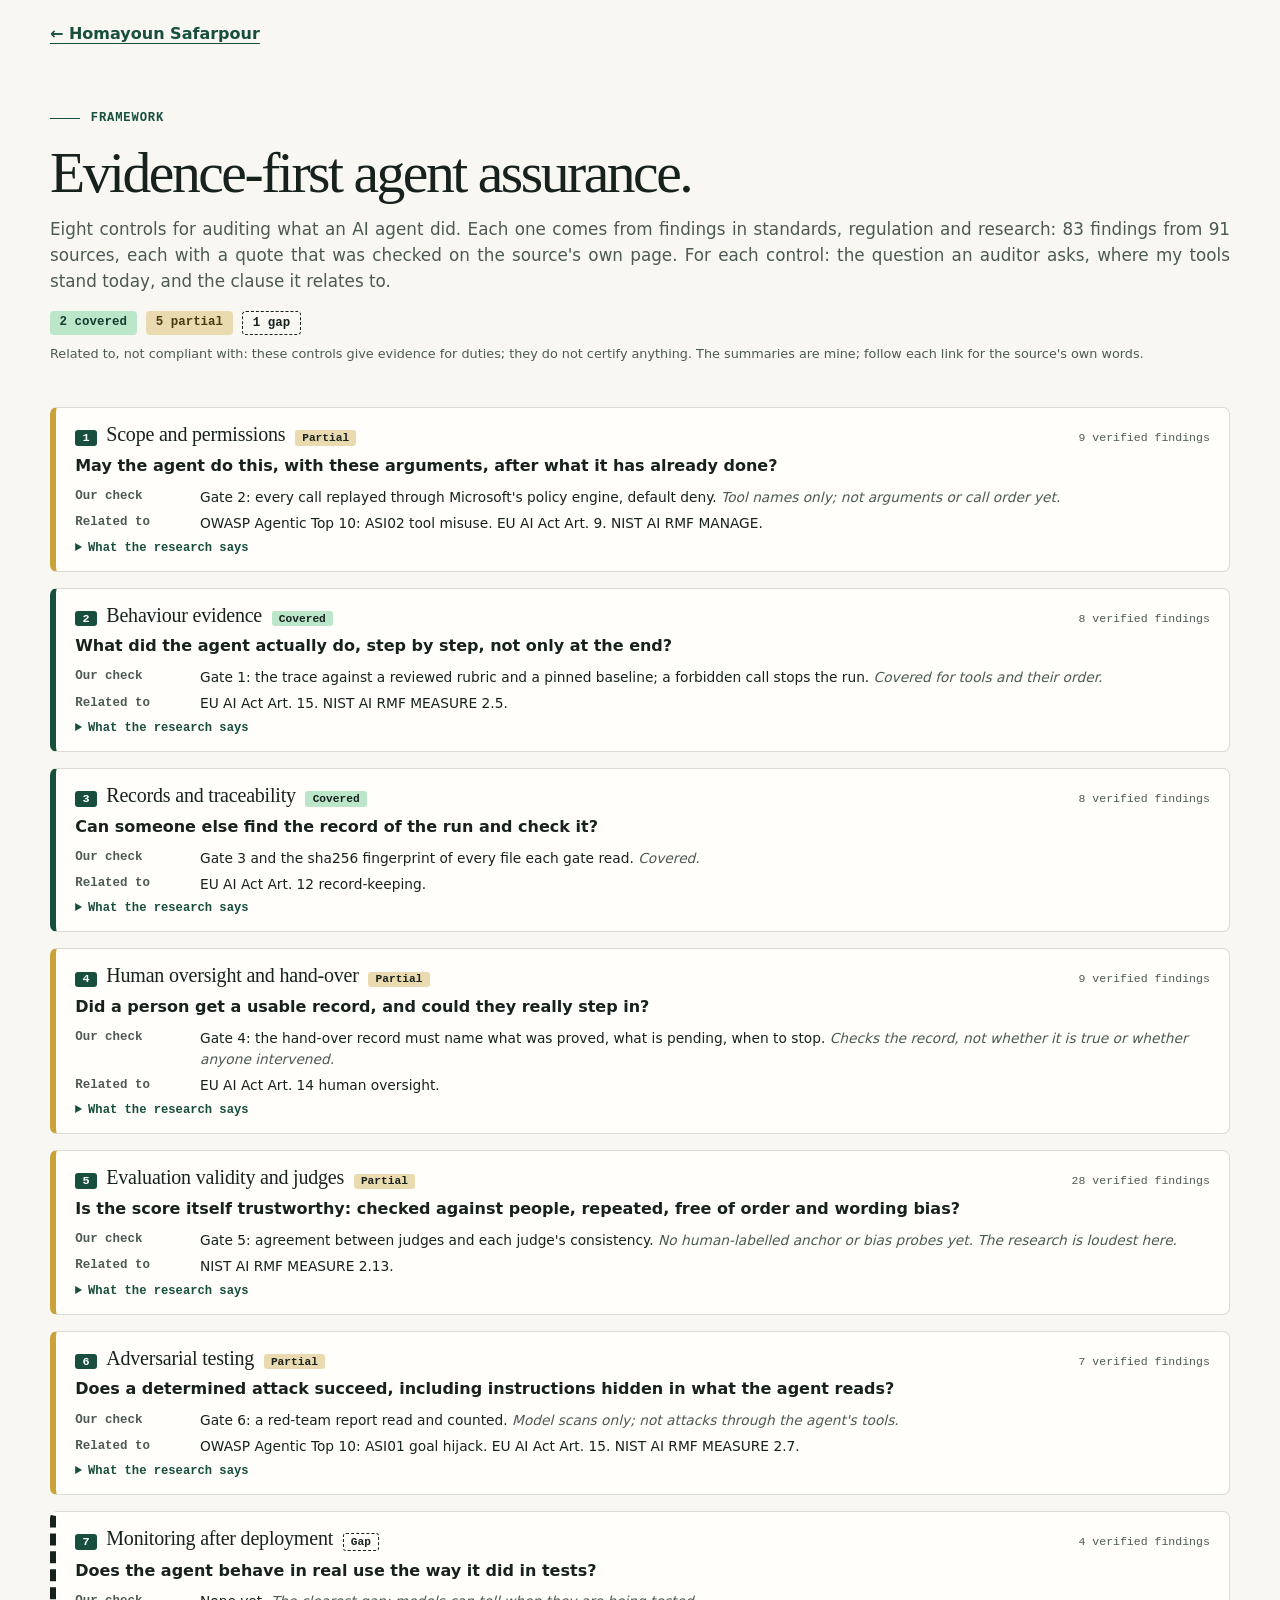
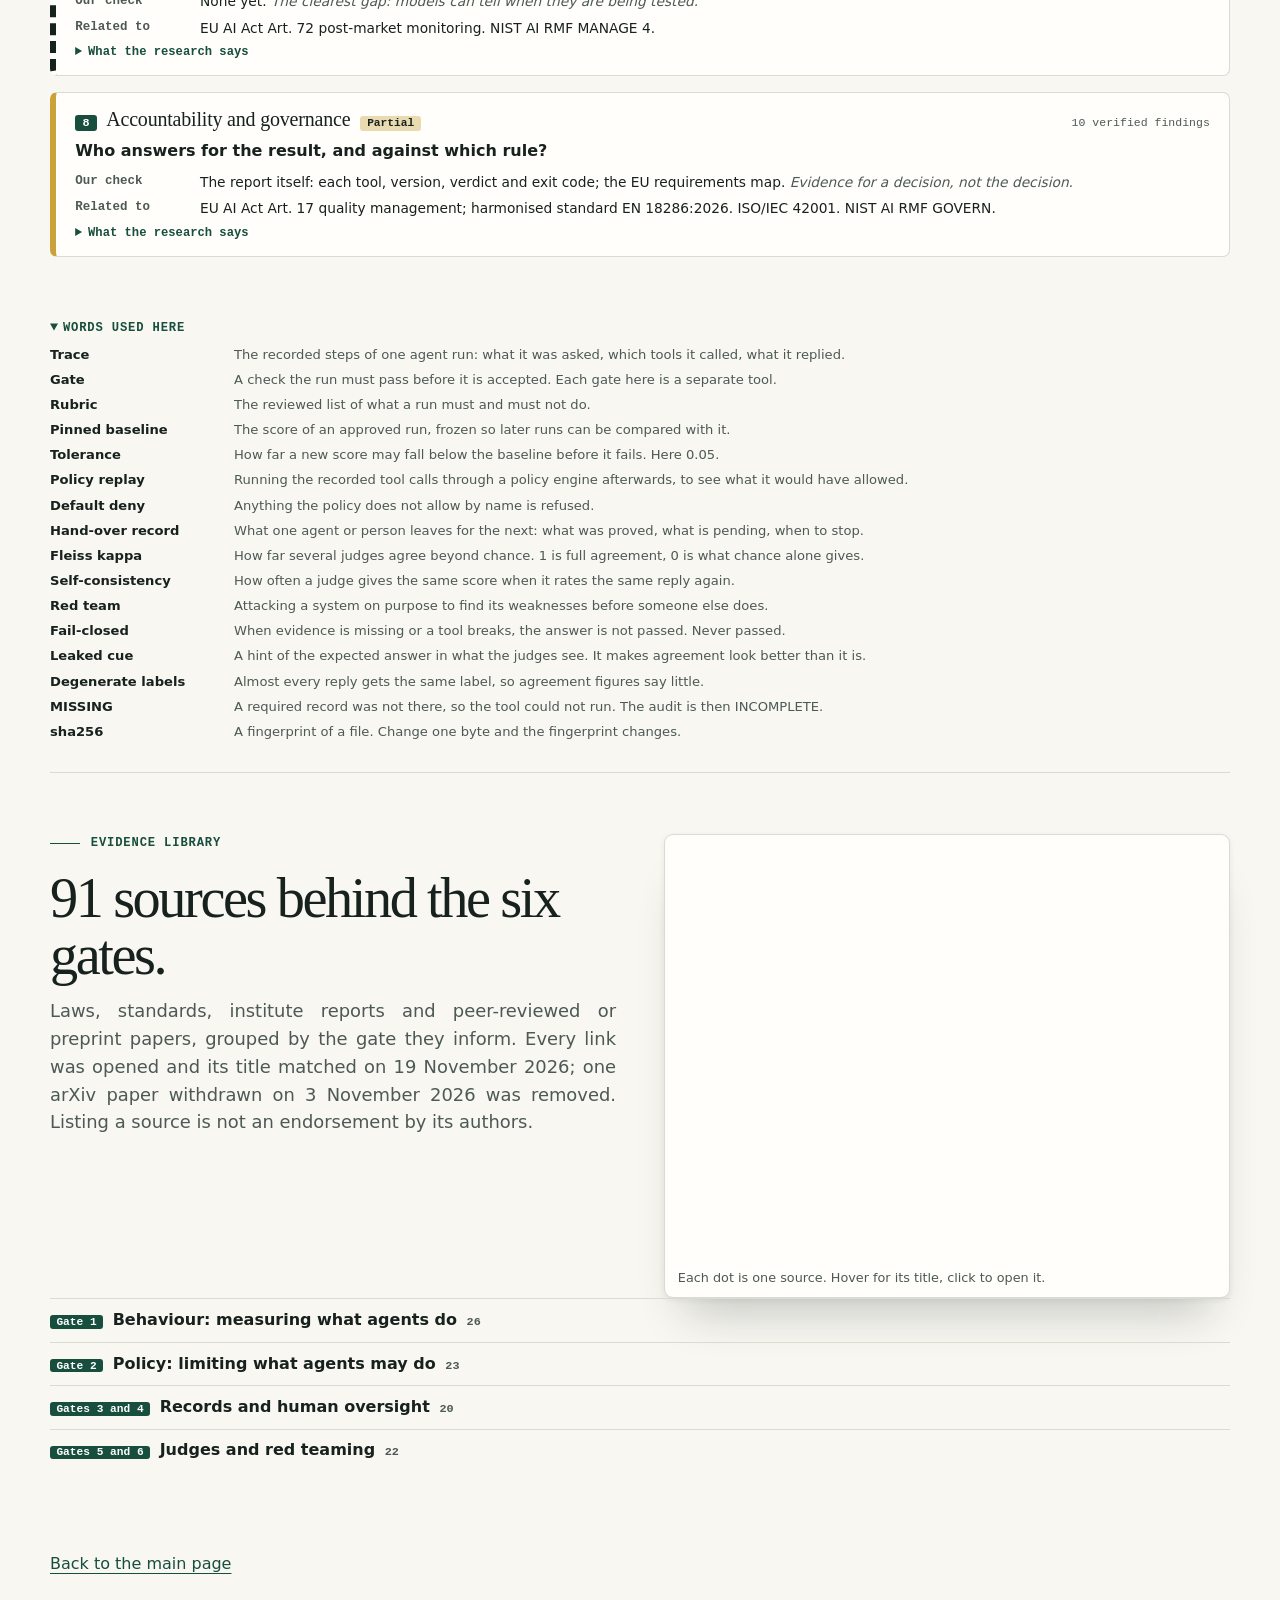
==== commit ab561611: "ui: command on the first screen, proof strip, library and glossary on the framework page, motion on " ====
--- a/framework.html
+++ b/framework.html
@@ -19,6 +19,7 @@
 <link rel="icon" href="favicon.svg" type="image/svg+xml">
 <script type="application/ld+json">{"@context": "https://schema.org", "@type": "Person", "name": "Homayoun Safarpour", "url": "https://homayoun-safarpour.github.io/", "jobTitle": "Trustworthy AI PhD researcher", "affiliation": {"@type": "CollegeOrUniversity", "name": "University of Limerick"}, "memberOf": [{"@type": "Organization", "name": "AI-ERA Research Group, University of Limerick", "url": "https://www.ul.ie/business/kbs-research/research-clusters/ai-era-research-group"}, {"@type": "Organization", "name": "XTREME Living Lab, University of Limerick", "url": "https://www.aixlab.ie/"}], "sameAs": ["https://scholar.google.com/citations?user=0MimZZEAAAAJ", "https://www.linkedin.com/in/homayoun-safarpour", "https://github.com/homayoun-safarpour"], "knowsAbout": ["Trustworthy AI", "Large language models", "AI agent evaluation", "Self-adaptive and immersive systems", "AI governance"]}</script>
 <link rel="stylesheet" href="style.css">
+<script type="module" src="stages.js"></script>
 </head>
 <body>
 <a class="skip" href="#main">Skip to content</a>
@@ -32,11 +33,14 @@
     <p class="fw-note">Related to, not compliant with: these controls give evidence for duties; they do not certify anything. The summaries are mine; follow each link for the source's own words.</p>
   </section>
   <section class="wrap fw-controls"><article class="ctl ctl-partial"><div class="ctl-head"><span class="ctl-n">1</span><h2>Scope and permissions</h2><span class="ctl-status">Partial</span><span class="ctl-count">9 verified findings</span></div><p class="ctl-q">May the agent do this, with these arguments, after what it has already done?</p><dl><dt>Our check</dt><dd>Gate 2: every call replayed through Microsoft&#x27;s policy engine, default deny. <em>Tool names only; not arguments or call order yet.</em></dd><dt>Related to</dt><dd>OWASP Agentic Top 10: ASI02 tool misuse. EU AI Act Art. 9. NIST AI RMF MANAGE.</dd></dl><details><summary>What the research says</summary><ul><li>Audit MCP authentication and authorization carefully because chained tool calls operate with delegated user permissions and can amplify a single vulnerability. <a href="https://genai.owasp.org/resource/a-practical-guide-for-secure-mcp-server-development/">OWASP Foundation, 2026 <span aria-hidden="true">↗</span></a></li><li>AgentCap checks authorization independently of the model and validates limited capability tokens before tools execute actions. <a href="https://arxiv.org/abs/2611.00729">arXiv, 2026 <span aria-hidden="true">↗</span></a></li><li>AgentGuard supports runtime auditing through a policy interface backed by checks for both individual tool calls and risks spanning multiple tools. <a href="https://arxiv.org/abs/2605.28071">arXiv, 2026 <span aria-hidden="true">↗</span></a></li></ul></details></article><article class="ctl ctl-covered"><div class="ctl-head"><span class="ctl-n">2</span><h2>Behaviour evidence</h2><span class="ctl-status">Covered</span><span class="ctl-count">8 verified findings</span></div><p class="ctl-q">What did the agent actually do, step by step, not only at the end?</p><dl><dt>Our check</dt><dd>Gate 1: the trace against a reviewed rubric and a pinned baseline; a forbidden call stops the run. <em>Covered for tools and their order.</em></dd><dt>Related to</dt><dd>EU AI Act Art. 15. NIST AI RMF MEASURE 2.5.</dd></dl><details><summary>What the research says</summary><ul><li>Agents must expose what they accessed, what they did and why, while allowing their behaviour to be controlled at runtime. <a href="https://genai.owasp.org/resource/agent-control-standard-acs/">OWASP Foundation, 2026 <span aria-hidden="true">↗</span></a></li><li>Audit individual tool-use steps, not just final outcomes, because mistakes can cause irreversible side effects. <a href="https://arxiv.org/abs/2603.14465">arXiv, 2026 <span aria-hidden="true">↗</span></a></li><li>Evaluate execution time as well as accuracy, because planning, reflection, and judging calls account for most agent latency. <a href="https://arxiv.org/abs/2506.16042">arXiv, 2025 <span aria-hidden="true">↗</span></a></li></ul></details></article><article class="ctl ctl-covered"><div class="ctl-head"><span class="ctl-n">3</span><h2>Records and traceability</h2><span class="ctl-status">Covered</span><span class="ctl-count">8 verified findings</span></div><p class="ctl-q">Can someone else find the record of the run and check it?</p><dl><dt>Our check</dt><dd>Gate 3 and the sha256 fingerprint of every file each gate read. <em>Covered.</em></dd><dt>Related to</dt><dd>EU AI Act Art. 12 record-keeping.</dd></dl><details><summary>What the research says</summary><ul><li>The proposed project would link agent actions to agent identities so auditors can trace automated activity and its outcomes. <a href="https://www.nccoe.nist.gov/sites/default/files/2026-02/accelerating-the-adoption-of-software-and-ai-agent-identity-and-authorization-concept-paper.pdf">National Institute of Standards and Technology, National Cybersecurity Center of Excellence, 2026 <span aria-hidden="true">↗</span></a></li><li>The draft recommends documenting why a deployment decision keeps misuse risk within the organization&#x27;s risk tolerance. <a href="https://nvlpubs.nist.gov/nistpubs/ai/NIST.AI.800-1.ipd2.pdf">U.S. AI Safety Institute, National Institute of Standards and Technology, 2025 <span aria-hidden="true">↗</span></a></li><li>Developers must maintain an audit trail covering the operation and lifecycle management of the system&#x27;s models, datasets, and prompts. <a href="https://www.etsi.org/deliver/etsi_en/304200_304299/304223/02.01.01_60/en_304223v020101p.pdf">European Telecommunications Standards Institute, 2025 <span aria-hidden="true">↗</span></a></li></ul></details></article><article class="ctl ctl-partial"><div class="ctl-head"><span class="ctl-n">4</span><h2>Human oversight and hand-over</h2><span class="ctl-status">Partial</span><span class="ctl-count">9 verified findings</span></div><p class="ctl-q">Did a person get a usable record, and could they really step in?</p><dl><dt>Our check</dt><dd>Gate 4: the hand-over record must name what was proved, what is pending, when to stop. <em>Checks the record, not whether it is true or whether anyone intervened.</em></dd><dt>Related to</dt><dd>EU AI Act Art. 14 human oversight.</dd></dl><details><summary>What the research says</summary><ul><li>Institutions should consider accountable human oversight of high-impact decisions, supported by auditable documentation showing how AI outputs influenced final outcomes. <a href="https://www.osfi-bsif.gc.ca/en/risks/technology-cyber-risk-management/technology-risk-bulletin/generative-agentic-artificial-intelligence-implications-technology-cyber-security-operational">Office of the Superintendent of Financial Institutions, 2026 <span aria-hidden="true">↗</span></a></li><li>The authors argue that effective human oversight may require evidence-based measures against overreliance on AI, not merely awareness of that risk. <a href="https://www.cambridge.org/core/services/aop-cambridge-core/content/view/C97C85015056C09326944DE55CBC4D2C/S1867299X25100330a.pdf/div-class-title-automation-bias-in-the-ai-act-on-the-legal-implications-of-attempting-to-de-bias-human-oversight-of-ai-div.pdf">Cambridge University Press, European Journal of Risk Regulation, 2025 <span aria-hidden="true">↗</span></a></li><li>Do not treat a human being in the loop as proof of effective oversight because automation bias can prevent people from recognising or correcting AI errors. <a href="https://cset.georgetown.edu/publication/ai-safety-and-automation-bias/">Georgetown University, Center for Security and Emerging Technology, 2024 <span aria-hidden="true">↗</span></a></li></ul></details></article><article class="ctl ctl-partial"><div class="ctl-head"><span class="ctl-n">5</span><h2>Evaluation validity and judges</h2><span class="ctl-status">Partial</span><span class="ctl-count">28 verified findings</span></div><p class="ctl-q">Is the score itself trustworthy: checked against people, repeated, free of order and wording bias?</p><dl><dt>Our check</dt><dd>Gate 5: agreement between judges and each judge&#x27;s consistency. <em>No human-labelled anchor or bias probes yet. The research is loudest here.</em></dd><dt>Related to</dt><dd>NIST AI RMF MEASURE 2.13.</dd></dl><details><summary>What the research says</summary><ul><li>Check the statistical assumptions behind evaluation scores because some methods produce invalid uncertainty estimates. <a href="https://nvlpubs.nist.gov/nistpubs/ai/NIST.AI.800-3.pdf">National Institute of Standards and Technology, 2026 <span aria-hidden="true">↗</span></a></li><li>Auditors should validate an LLM judge against human judgments for the particular task before relying on its scores. <a href="https://aclanthology.org/2025.acl-short.20/">Association for Computational Linguistics, 2025 <span aria-hidden="true">↗</span></a></li><li>Auditors should test safety judges for sensitivity to superficial wording because apologetic language alone can substantially skew their verdicts. <a href="https://aclanthology.org/2025.acl-long.970/">Association for Computational Linguistics, 2025 <span aria-hidden="true">↗</span></a></li></ul></details></article><article class="ctl ctl-partial"><div class="ctl-head"><span class="ctl-n">6</span><h2>Adversarial testing</h2><span class="ctl-status">Partial</span><span class="ctl-count">7 verified findings</span></div><p class="ctl-q">Does a determined attack succeed, including instructions hidden in what the agent reads?</p><dl><dt>Our check</dt><dd>Gate 6: a red-team report read and counted. <em>Model scans only; not attacks through the agent&#x27;s tools.</em></dd><dt>Related to</dt><dd>OWASP Agentic Top 10: ASI01 goal hijack. EU AI Act Art. 15. NIST AI RMF MEASURE 2.7.</dd></dl><details><summary>What the research says</summary><ul><li>Auditors can use the guide&#x27;s attack scenarios and mitigations to structure adversarial testing against documented LLM application risks. <a href="https://genai.owasp.org/resource/owasp-genai-llm-top-10-2026/">OWASP Foundation, 2026 <span aria-hidden="true">↗</span></a></li><li>AISI found universal jailbreaks for every system it tested, so auditors should not treat installed safeguards as proof against misuse. <a href="https://www.aisi.gov.uk/frontier-ai-trends-report">UK AI Security Institute, 2025 <span aria-hidden="true">↗</span></a></li><li>Test whether malicious instructions in external tool results can redirect an agent into unauthorized actions. <a href="https://arxiv.org/abs/2406.13352">arXiv, 2024 <span aria-hidden="true">↗</span></a></li></ul></details></article><article class="ctl ctl-gap"><div class="ctl-head"><span class="ctl-n">7</span><h2>Monitoring after deployment</h2><span class="ctl-status">Gap</span><span class="ctl-count">4 verified findings</span></div><p class="ctl-q">Does the agent behave in real use the way it did in tests?</p><dl><dt>Our check</dt><dd>None yet. <em>The clearest gap: models can tell when they are being tested.</em></dd><dt>Related to</dt><dd>EU AI Act Art. 72 post-market monitoring. NIST AI RMF MANAGE 4.</dd></dl><details><summary>What the research says</summary><ul><li>Audits need evidence from monitoring after deployment because controlled tests cannot capture changing real-world conditions. <a href="https://nvlpubs.nist.gov/nistpubs/ai/NIST.AI.800-4.pdf">National Institute of Standards and Technology, 2026 <span aria-hidden="true">↗</span></a></li><li>The concept note identifies monitoring for environmental changes beyond verified operating conditions as a trustworthiness feature for critical infrastructure AI. <a href="https://www.nist.gov/system/files/documents/2026/04/08/Concept%20Note_%20Development%20of%20the%20NIST%20AI%20RMF%20Trustworthy%20Use%20of%20AI%20in%20Critical%20Infrastructure%20Profile.pdf">National Institute of Standards and Technology, 2026 <span aria-hidden="true">↗</span></a></li><li>When using the monitor as audit evidence, distinguish individual incidents from news coverage because multiple articles can describe the same event. <a href="https://oecd.ai/en/incidents">Organisation for Economic Co-operation and Development, 2023 <span aria-hidden="true">↗</span></a></li></ul></details></article><article class="ctl ctl-partial"><div class="ctl-head"><span class="ctl-n">8</span><h2>Accountability and governance</h2><span class="ctl-status">Partial</span><span class="ctl-count">10 verified findings</span></div><p class="ctl-q">Who answers for the result, and against which rule?</p><dl><dt>Our check</dt><dd>The report itself: each tool, version, verdict and exit code; the EU requirements map. <em>Evidence for a decision, not the decision.</em></dd><dt>Related to</dt><dd>EU AI Act Art. 17 quality management; harmonised standard EN 18286:2026. ISO/IEC 42001. NIST AI RMF GOVERN.</dd></dl><details><summary>What the research says</summary><ul><li>An audit should cover risks across interacting agents as well as individual agents, matching the guide&#x27;s coverage of both environments. <a href="https://genai.owasp.org/resource/securing-agentic-applications-v2/">OWASP Foundation, 2026 <span aria-hidden="true">↗</span></a></li><li>For auditors, the key finding is that existing cybersecurity practices need adapting to address agent-specific security risks. <a href="https://www.nist.gov/publications/summary-analysis-responses-request-information-regarding-security-considerations-ai">National Institute of Standards and Technology, 2026 <span aria-hidden="true">↗</span></a></li><li>The guide uses threat modeling to connect agent-specific threats with mitigations, providing a basis for auditing whether relevant risks have been addressed. <a href="https://genai.owasp.org/resource/agentic-ai-threats-and-mitigations/">OWASP Foundation, 2025 <span aria-hidden="true">↗</span></a></li></ul></details></article></section>
+  <section class="wrap fw-words" id="words" aria-label="Words used here">
+    <details class="glossary" open><summary>Words used here</summary><dl><dt>Trace</dt><dd>The recorded steps of one agent run: what it was asked, which tools it called, what it replied.</dd><dt>Gate</dt><dd>A check the run must pass before it is accepted. Each gate here is a separate tool.</dd><dt>Rubric</dt><dd>The reviewed list of what a run must and must not do.</dd><dt>Pinned baseline</dt><dd>The score of an approved run, frozen so later runs can be compared with it.</dd><dt>Tolerance</dt><dd>How far a new score may fall below the baseline before it fails. Here 0.05.</dd><dt>Policy replay</dt><dd>Running the recorded tool calls through a policy engine afterwards, to see what it would have allowed.</dd><dt>Default deny</dt><dd>Anything the policy does not allow by name is refused.</dd><dt>Hand-over record</dt><dd>What one agent or person leaves for the next: what was proved, what is pending, when to stop.</dd><dt>Fleiss kappa</dt><dd>How far several judges agree beyond chance. 1 is full agreement, 0 is what chance alone gives.</dd><dt>Self-consistency</dt><dd>How often a judge gives the same score when it rates the same reply again.</dd><dt>Red team</dt><dd>Attacking a system on purpose to find its weaknesses before someone else does.</dd><dt>Fail-closed</dt><dd>When evidence is missing or a tool breaks, the answer is not passed. Never passed.</dd><dt>Leaked cue</dt><dd>A hint of the expected answer in what the judges see. It makes agreement look better than it is.</dd><dt>Degenerate labels</dt><dd>Almost every reply gets the same label, so agreement figures say little.</dd><dt>MISSING</dt><dd>A required record was not there, so the tool could not run. The audit is then INCOMPLETE.</dd><dt>sha256</dt><dd>A fingerprint of a file. Change one byte and the fingerprint changes.</dd></dl></details>
+  </section>
   <section class="library wrap" id="sources" aria-labelledby="sources-title">
     <p class="eyebrow"><span class="rule" aria-hidden="true"></span> Evidence library</p>
     <h2 id="sources-title">91 sources behind the six gates.</h2>
     <p class="section-note">Laws, standards, institute reports and peer-reviewed or preprint papers, grouped by the gate they inform. Every link was opened and its title matched on 19 November 2026; one arXiv paper withdrawn on 3 November 2026 was removed. Listing a source is not an endorsement by its authors.</p>
-    <details class="lib-group"><summary><span class="lib-gates">Gate 1</span> Behaviour: measuring what agents do <span class="lib-count">26</span></summary><ol><li><a href="https://arxiv.org/abs/2603.14465">AgentProcessBench: Diagnosing Step-Level Process Quality in Tool-Using Agents</a> <span>arXiv, 2026</span></li><li><a href="https://nvlpubs.nist.gov/nistpubs/ai/NIST.AI.800-4.pdf">Challenges to the Monitoring of Deployed AI Systems</a> <span>National Institute of Standards and Technology, 2026</span></li><li><a href="https://nvlpubs.nist.gov/nistpubs/ai/NIST.AI.800-3.pdf">Expanding the AI Evaluation Toolbox with Statistical Models</a> <span>National Institute of Standards and Technology, 2026</span></li><li><a href="https://github.com/open-telemetry/semantic-conventions-genai/blob/main/docs/gen-ai/gen-ai-agent-spans.md">Semantic Conventions for GenAI agent and framework spans</a> <span>OpenTelemetry, 2026</span></li><li><a href="https://github.com/open-telemetry/semantic-conventions-genai/blob/main/docs/gen-ai/gen-ai-metrics.md">Semantic conventions for generative AI metrics</a> <span>OpenTelemetry, 2026</span></li><li><a href="https://metr.org/time-horizons/">Task-Completion Time Horizons of Frontier AI Models</a> <span>METR, 2026</span></li><li><a href="https://partnershiponai.org/wp-content/uploads/2026/10/PAI_obervability-gap-in-ai-agents.pdf">The Observability Gap in AI Agents: What to Fix Before Agents Scale</a> <span>Partnership on AI, 2026</span></li><li><a href="https://arxiv.org/abs/2602.16666">Towards a Science of AI Agent Reliability</a> <span>arXiv, 2026</span></li><li><a href="https://arxiv.org/abs/2609.24928">Trajectory-Aware Benchmark Subset Selection for Cost-Efficient Software Engineering Agent Regression Testing</a> <span>arXiv, 2026</span></li><li><a href="https://arxiv.org/abs/2504.08942">AgentRewardBench: Evaluating Automatic Evaluations of Web Agent Trajectories</a> <span>arXiv, 2025</span></li><li><a href="https://arxiv.org/abs/2507.02825">Establishing Best Practices for Building Rigorous Agentic Benchmarks</a> <span>arXiv, 2025</span></li><li><a href="https://arxiv.org/abs/2503.17354">HCAST: Human-Calibrated Autonomy Software Tasks</a> <span>arXiv, 2025</span></li><li><a href="https://arxiv.org/abs/2510.11977">Holistic Agent Leaderboard: The Missing Infrastructure for AI Agent Evaluation</a> <span>arXiv, 2025</span></li><li><a href="https://arxiv.org/abs/2503.14499">Measuring AI Ability to Complete Long Tasks</a> <span>arXiv, 2025</span></li><li><a href="https://arxiv.org/abs/2506.16042">OSWorld-Human: Benchmarking the Efficiency of Computer-Use Agents</a> <span>arXiv, 2025</span></li><li><a href="https://arxiv.org/abs/2407.01502">AI Agents That Matter</a> <span>arXiv, 2024</span></li><li><a href="https://arxiv.org/abs/2401.13178">AgentBoard: An Analytical Evaluation Board of Multi-turn LLM Agents</a> <span>arXiv, 2024</span></li><li><a href="https://arxiv.org/abs/2406.13352">AgentDojo: A Dynamic Environment to Evaluate Prompt Injection Attacks and Defenses for LLM Agents</a> <span>arXiv, 2024</span></li><li><a href="https://arxiv.org/abs/2410.09024">AgentHarm: A Benchmark for Measuring Harmfulness of LLM Agents</a> <span>arXiv, 2024</span></li><li><a href="https://aclanthology.org/2024.emnlp-main.505/">AssistantBench: Can Web Agents Solve Realistic and Time-Consuming Tasks?</a> <span>Association for Computational Linguistics, 2024</span></li><li><a href="https://inspect.aisi.org.uk/">Inspect</a> <span>UK AI Security Institute and Meridian Labs, 2024</span></li><li><a href="https://arxiv.org/abs/2404.07972">OSWorld: Benchmarking Multimodal Agents for Open-Ended Tasks in Real Computer Environments</a> <span>arXiv, 2024</span></li><li><a href="https://arxiv.org/abs/2411.15114">RE-Bench: Evaluating frontier AI R&amp;D capabilities of language model agents against human experts</a> <span>arXiv, 2024</span></li><li><a href="https://arxiv.org/abs/2412.14161">TheAgentCompany: Benchmarking LLM Agents on Consequential Real World Tasks</a> <span>arXiv, 2024</span></li><li><a href="https://arxiv.org/abs/2401.13649">VisualWebArena: Evaluating Multimodal Agents on Realistic Visual Web Tasks</a> <span>arXiv, 2024</span></li><li><a href="https://arxiv.org/abs/2406.12045">τ-bench: A Benchmark for Tool-Agent-User Interaction in Real-World Domains</a> <span>arXiv, 2024</span></li></ol></details><details class="lib-group"><summary><span class="lib-gates">Gate 2</span> Policy: limiting what agents may do <span class="lib-count">23</span></summary><ol><li><a href="https://genai.owasp.org/resource/a-practical-guide-for-secure-mcp-server-development/">A Practical Guide for Secure MCP Server Development</a> <span>OWASP Foundation, 2026</span></li><li><a href="https://www.nccoe.nist.gov/sites/default/files/2026-02/accelerating-the-adoption-of-software-and-ai-agent-identity-and-authorization-concept-paper.pdf">Accelerating the Adoption of Software and AI Agent Identity and Authorization</a> <span>National Institute of Standards and Technology, National Cybersecurity Center of Excellence, 2026</span></li><li><a href="https://nvlpubs.nist.gov/nistpubs/SpecialPublications/NIST.SP.2400-102e2026.ipd.pdf">Adversarial Machine Learning: A Taxonomy and Terminology of Attacks and Mitigations</a> <span>National Institute of Standards and Technology, 2026</span></li><li><a href="https://genai.owasp.org/resource/agent-control-standard-acs/">Agent Control Standard (ACS)</a> <span>OWASP Foundation, 2026</span></li><li><a href="https://arxiv.org/abs/2611.00729">AgentCap: Capability-Based Runtime Authorization for Secure LLM Agent Execution</a> <span>arXiv, 2026</span></li><li><a href="https://arxiv.org/abs/2605.28071">AgentGuard: An Attribute-Based Access Control Framework for Tool-Use LLM-Based Agent</a> <span>arXiv, 2026</span></li><li><a href="https://www.osfi-bsif.gc.ca/en/risks/technology-cyber-risk-management/technology-risk-bulletin/generative-agentic-artificial-intelligence-implications-technology-cyber-security-operational">Generative and Agentic Artificial Intelligence: Implications for Technology, Cyber Security, and Operational Resilience</a> <span>Office of the Superintendent of Financial Institutions, 2026</span></li><li><a href="https://arxiv.org/abs/2607.13718">How Agents Ask for Permission: User Permissions for AI Agents, from Interfaces to Enforcement</a> <span>arXiv, 2026</span></li><li><a href="https://genai.owasp.org/resource/owasp-genai-llm-top-10-2026/">OWASP GenAI LLM Top 10 2026</a> <span>OWASP Foundation, 2026</span></li><li><a href="https://arxiv.org/abs/2610.00797">Sapien: A Stateful Policy Engine for Autonomous AI Agents</a> <span>arXiv, 2026</span></li><li><a href="https://genai.owasp.org/resource/securing-agentic-applications-v2/">Securing Agentic Applications V2</a> <span>OWASP Foundation, 2026</span></li><li><a href="https://www.nist.gov/publications/summary-analysis-responses-request-information-regarding-security-considerations-ai">Summary Analysis of Responses to the Request for Information Regarding Security Considerations for AI Agents</a> <span>National Institute of Standards and Technology, 2026</span></li><li><a href="https://arxiv.org/abs/2609.37196">ToolFence: Fine-Grained Authorization for Secure Tool-Using LLM Agents</a> <span>arXiv, 2026</span></li><li><a href="https://arxiv.org/abs/2503.18666">AgentSpec: Customizable Runtime Enforcement for Safe and Reliable LLM Agents</a> <span>arXiv, 2025</span></li><li><a href="https://genai.owasp.org/resource/agentic-ai-threats-and-mitigations/">Agentic AI – Threats and Mitigations</a> <span>OWASP Foundation, 2025</span></li><li><a href="https://www.gov.uk/government/publications/ai-cyber-security-code-of-practice/code-of-practice-for-the-cyber-security-of-ai">Code of Practice for the Cyber Security of AI</a> <span>UK Department for Science, Innovation and Technology, 2025</span></li><li><a href="https://arxiv.org/abs/2503.18813">Defeating Prompt Injections by Design</a> <span>arXiv, 2025</span></li><li><a href="https://genai.owasp.org/resource/owasp-top-10-for-agentic-applications-for-2026/">OWASP Top 10 for Agentic Applications for 2026</a> <span>OWASP Gen AI Security Project, 2025</span></li><li><a href="https://www.sei.cmu.edu/library/bridging-research-and-practice-in-llm-agent-security/">SOK: Bridging Research and Practice in LLM Agent Security</a> <span>Software Engineering Institute, Carnegie Mellon University, 2025</span></li><li><a href="https://www.etsi.org/deliver/etsi_en/304200_304299/304223/02.01.01_60/en_304223v020101p.pdf">Securing Artificial Intelligence (SAI); Baseline Cyber Security Requirements for AI Models and Systems</a> <span>European Telecommunications Standards Institute, 2025</span></li><li><a href="https://nvlpubs.nist.gov/nistpubs/AI/NIST.AI.600-1.pdf">Artificial Intelligence Risk Management Framework: Generative Artificial Intelligence Profile</a> <span>National Institute of Standards and Technology, 2024</span></li><li><a href="https://arxiv.org/abs/2403.02691">InjecAgent: Benchmarking Indirect Prompt Injections in Tool-Integrated Large Language Model Agents</a> <span>arXiv, 2024</span></li><li><a href="https://arxiv.org/abs/2402.06363">StruQ: Defending Against Prompt Injection with Structured Queries</a> <span>arXiv, 2024</span></li></ol></details><details class="lib-group"><summary><span class="lib-gates">Gate 3 4</span> Records and human oversight <span class="lib-count">20</span></summary><ol><li><a href="https://www.nist.gov/system/files/documents/2026/04/08/Concept%20Note_%20Development%20of%20the%20NIST%20AI%20RMF%20Trustworthy%20Use%20of%20AI%20in%20Critical%20Infrastructure%20Profile.pdf">Concept Note: Development of the NIST AI RMF Trustworthy Use of AI in Critical Infrastructure Profile</a> <span>National Institute of Standards and Technology, 2026</span></li><li><a href="https://digital-strategy.ec.europa.eu/en/library/first-harmonised-standard-supporting-ai-act-published-official-journal">EN 18286:2026 Artificial intelligence: Quality management system for EU AI Act regulatory purposes (first harmonised standard, Implementing Decision (EU) 2026/2274)</a> <span>European Commission, CEN and CENELEC, 2026</span></li><li><a href="https://arxiv.org/abs/2610.21948">Following Delegation Traces to Study Human Oversight in Interaction with Multimodal AI</a> <span>arXiv, 2026</span></li><li><a href="https://internationalaisafetyreport.org/publication/international-ai-safety-report-2026">International AI Safety Report 2026</a> <span>International AI Safety Report, 2026</span></li><li><a href="https://openai.com/index/research-acceleration-view-inside-openai/">Research acceleration: The view inside OpenAI</a> <span>OpenAI, 2026</span></li><li><a href="https://arxiv.org/abs/2610.10352">The Handover Problem: Governing Autonomy Transitions in Human-AI Collaboration</a> <span>arXiv, 2026</span></li><li><a href="https://digital-strategy.ec.europa.eu/en/library/ai-act-commission-publishes-reporting-template-serious-incidents-involving-general-purpose-ai">AI Act: Commission publishes a reporting template for serious incidents involving general-purpose AI models with systemic risk</a> <span>European Commission, 2025</span></li><li><a href="https://www.gov.uk/government/publications/guidance-for-organisations-using-the-algorithmic-transparency-recording-standard/algorithmic-transparency-recording-standard-guidance-for-public-sector-bodies">Algorithmic Transparency Recording Standard - guidance for public sector bodies</a> <span>UK Government Digital Service, 2025</span></li><li><a href="https://www.cambridge.org/core/services/aop-cambridge-core/content/view/C97C85015056C09326944DE55CBC4D2C/S1867299X25100330a.pdf/div-class-title-automation-bias-in-the-ai-act-on-the-legal-implications-of-attempting-to-de-bias-human-oversight-of-ai-div.pdf">Automation Bias in the AI Act: On the Legal Implications of Attempting to De-Bias Human Oversight of AI</a> <span>Cambridge University Press, European Journal of Risk Regulation, 2025</span></li><li><a href="https://digital-strategy.ec.europa.eu/en/library/guidelines-scope-obligations-providers-general-purpose-ai-models-under-ai-act">Guidelines on the scope of obligations for providers of general-purpose AI models under the AI Act</a> <span>European Commission, 2025</span></li><li><a href="https://arxiv.org/abs/2504.03300">How to Test for Compliance with Human Oversight Requirements in AI Regulation?</a> <span>arXiv, 2025</span></li><li><a href="https://arxiv.org/abs/2507.03525">Limits of Safe AI Deployment: Differentiating Oversight and Control</a> <span>arXiv, 2025</span></li><li><a href="https://digital-strategy.ec.europa.eu/en/policies/contents-code-gpai">The General-Purpose AI Code of Practice</a> <span>European Commission, 2025</span></li><li><a href="https://cset.georgetown.edu/publication/ai-safety-and-automation-bias/">AI Safety and Automation Bias</a> <span>Georgetown University, Center for Security and Emerging Technology, 2024</span></li><li><a href="https://arxiv.org/abs/2411.00998">Automation Bias in AI-Assisted Medical Decision-Making under Time Pressure in Computational Pathology</a> <span>arXiv, 2024</span></li><li><a href="https://www.gov.uk/government/publications/introduction-to-ai-assurance/introduction-to-ai-assurance">Introduction to AI assurance</a> <span>UK Department for Science, Innovation and Technology, 2024</span></li><li><a href="https://www.nist.gov/publications/artificial-intelligence-risk-management-framework-ai-rmf-10">Artificial Intelligence Risk Management Framework (AI RMF 1.0)</a> <span>National Institute of Standards and Technology, 2023</span></li><li><a href="https://oecd.ai/en/incidents">OECD AI Incidents Monitor, an evidence base for trustworthy AI</a> <span>Organisation for Economic Co-operation and Development, 2023</span></li><li><a href="https://incidentdatabase.ai/">Welcome to the Artificial Intelligence Incident Database</a> <span>Responsible AI Collaborative, 2020</span></li><li><a href="https://digital-strategy.ec.europa.eu/en/library/ethics-guidelines-trustworthy-ai">Ethics guidelines for trustworthy AI</a> <span>European Commission, 2019</span></li></ol></details><details class="lib-group"><summary><span class="lib-gates">Gate 5 6</span> Judges and red teaming <span class="lib-count">22</span></summary><ol><li><a href="https://arxiv.org/abs/2609.01611">EvalDetectBench: A Benchmark for Measuring Evaluation Awareness in Frontier Language Models</a> <span>arXiv, 2026</span></li><li><a href="https://arxiv.org/abs/2606.13685">The Coin Flip Judge? Reliability and Bias in LLM-as-a-Judge Evaluation</a> <span>arXiv, 2026</span></li><li><a href="https://www.anthropic.com/institute/recursive-self-improvement">When AI builds itself</a> <span>Anthropic, 2026</span></li><li><a href="https://nvlpubs.nist.gov/nistpubs/ai/NIST.AI.100-2e2025.pdf">Adversarial Machine Learning: A Taxonomy and Terminology of Attacks and Mitigations</a> <span>National Institute of Standards and Technology, 2025</span></li><li><a href="https://arxiv.org/abs/2502.03461">Do Large Language Model Benchmarks Test Reliability?</a> <span>arXiv, 2025</span></li><li><a href="https://www.aisi.gov.uk/frontier-ai-trends-report">Frontier AI Trends Report</a> <span>UK AI Security Institute, 2025</span></li><li><a href="https://aclanthology.org/2025.acl-short.20/">LLMs instead of Human Judges? A Large Scale Empirical Study across 20 NLP Evaluation Tasks</a> <span>Association for Computational Linguistics, 2025</span></li><li><a href="https://arxiv.org/abs/2505.23836">Large Language Models Often Know When They Are Being Evaluated</a> <span>arXiv, 2025</span></li><li><a href="https://nvlpubs.nist.gov/nistpubs/ai/NIST.AI.800-1.ipd2.pdf">Managing Misuse Risk for Dual-Use Foundation Models</a> <span>U.S. AI Safety Institute, National Institute of Standards and Technology, 2025</span></li><li><a href="https://aclanthology.org/2025.acl-long.970/">Safer or Luckier? LLMs as Safety Evaluators Are Not Robust to Artifacts</a> <span>Association for Computational Linguistics, 2025</span></li><li><a href="https://proceedings.neurips.cc/paper_files/paper/2025/hash/a309239c11a28c597d050bd4a1752d32-Abstract-Conference.html">Validating LLM-as-a-Judge Systems under Rating Indeterminacy</a> <span>Neural Information Processing Systems, 2025</span></li><li><a href="https://arxiv.org/abs/2402.10260">A StrongREJECT for Empty Jailbreaks</a> <span>arXiv, 2024</span></li><li><a href="https://www.gov.uk/government/publications/ai-safety-institute-approach-to-evaluations/ai-safety-institute-approach-to-evaluations">AI Safety Institute approach to evaluations</a> <span>UK AI Safety Institute, 2024</span></li><li><a href="https://arxiv.org/abs/2412.12509">Can You Trust LLM Judgments? Reliability of LLM-as-a-Judge</a> <span>arXiv, 2024</span></li><li><a href="https://arxiv.org/abs/2402.04249">HarmBench: A Standardized Evaluation Framework for Automated Red Teaming and Robust Refusal</a> <span>arXiv, 2024</span></li><li><a href="https://aclanthology.org/2024.emnlp-main.474/">Humans or LLMs as the Judge? A Study on Judgement Bias</a> <span>Association for Computational Linguistics, 2024</span></li><li><a href="https://arxiv.org/abs/2410.12784">JudgeBench: A Benchmark for Evaluating LLM-based Judges</a> <span>arXiv, 2024</span></li><li><a href="https://arxiv.org/abs/2406.07791">Judging the Judges: A Systematic Study of Position Bias in LLM-as-a-Judge</a> <span>arXiv, 2024</span></li><li><a href="https://arxiv.org/abs/2407.04694">Me, Myself, and AI: The Situational Awareness Dataset (SAD) for LLMs</a> <span>arXiv, 2024</span></li><li><a href="https://microsoft.github.io/PyRIT/">PyRIT Documentation</a> <span>Microsoft, 2024</span></li><li><a href="https://arxiv.org/abs/2410.21819">Self-Preference Bias in LLM-as-a-Judge</a> <span>arXiv, 2024</span></li><li><a href="https://arxiv.org/abs/2406.11036">garak: A Framework for Security Probing Large Language Models</a> <span>arXiv, 2024</span></li></ol></details>
+    <details class="lib-group"><summary><span class="lib-gates">Gate 1</span> Behaviour: measuring what agents do <span class="lib-count">26</span></summary><ol><li><a href="https://arxiv.org/abs/2603.14465">AgentProcessBench: Diagnosing Step-Level Process Quality in Tool-Using Agents</a> <span>arXiv, 2026</span></li><li><a href="https://nvlpubs.nist.gov/nistpubs/ai/NIST.AI.800-4.pdf">Challenges to the Monitoring of Deployed AI Systems</a> <span>National Institute of Standards and Technology, 2026</span></li><li><a href="https://nvlpubs.nist.gov/nistpubs/ai/NIST.AI.800-3.pdf">Expanding the AI Evaluation Toolbox with Statistical Models</a> <span>National Institute of Standards and Technology, 2026</span></li><li><a href="https://github.com/open-telemetry/semantic-conventions-genai/blob/main/docs/gen-ai/gen-ai-agent-spans.md">Semantic Conventions for GenAI agent and framework spans</a> <span>OpenTelemetry, 2026</span></li><li><a href="https://github.com/open-telemetry/semantic-conventions-genai/blob/main/docs/gen-ai/gen-ai-metrics.md">Semantic conventions for generative AI metrics</a> <span>OpenTelemetry, 2026</span></li><li><a href="https://metr.org/time-horizons/">Task-Completion Time Horizons of Frontier AI Models</a> <span>METR, 2026</span></li><li><a href="https://partnershiponai.org/wp-content/uploads/2026/10/PAI_obervability-gap-in-ai-agents.pdf">The Observability Gap in AI Agents: What to Fix Before Agents Scale</a> <span>Partnership on AI, 2026</span></li><li><a href="https://arxiv.org/abs/2602.16666">Towards a Science of AI Agent Reliability</a> <span>arXiv, 2026</span></li><li><a href="https://arxiv.org/abs/2609.24928">Trajectory-Aware Benchmark Subset Selection for Cost-Efficient Software Engineering Agent Regression Testing</a> <span>arXiv, 2026</span></li><li><a href="https://arxiv.org/abs/2504.08942">AgentRewardBench: Evaluating Automatic Evaluations of Web Agent Trajectories</a> <span>arXiv, 2025</span></li><li><a href="https://arxiv.org/abs/2507.02825">Establishing Best Practices for Building Rigorous Agentic Benchmarks</a> <span>arXiv, 2025</span></li><li><a href="https://arxiv.org/abs/2503.17354">HCAST: Human-Calibrated Autonomy Software Tasks</a> <span>arXiv, 2025</span></li><li><a href="https://arxiv.org/abs/2510.11977">Holistic Agent Leaderboard: The Missing Infrastructure for AI Agent Evaluation</a> <span>arXiv, 2025</span></li><li><a href="https://arxiv.org/abs/2503.14499">Measuring AI Ability to Complete Long Tasks</a> <span>arXiv, 2025</span></li><li><a href="https://arxiv.org/abs/2506.16042">OSWorld-Human: Benchmarking the Efficiency of Computer-Use Agents</a> <span>arXiv, 2025</span></li><li><a href="https://arxiv.org/abs/2407.01502">AI Agents That Matter</a> <span>arXiv, 2024</span></li><li><a href="https://arxiv.org/abs/2401.13178">AgentBoard: An Analytical Evaluation Board of Multi-turn LLM Agents</a> <span>arXiv, 2024</span></li><li><a href="https://arxiv.org/abs/2406.13352">AgentDojo: A Dynamic Environment to Evaluate Prompt Injection Attacks and Defenses for LLM Agents</a> <span>arXiv, 2024</span></li><li><a href="https://arxiv.org/abs/2410.09024">AgentHarm: A Benchmark for Measuring Harmfulness of LLM Agents</a> <span>arXiv, 2024</span></li><li><a href="https://aclanthology.org/2024.emnlp-main.505/">AssistantBench: Can Web Agents Solve Realistic and Time-Consuming Tasks?</a> <span>Association for Computational Linguistics, 2024</span></li><li><a href="https://inspect.aisi.org.uk/">Inspect</a> <span>UK AI Security Institute and Meridian Labs, 2024</span></li><li><a href="https://arxiv.org/abs/2404.07972">OSWorld: Benchmarking Multimodal Agents for Open-Ended Tasks in Real Computer Environments</a> <span>arXiv, 2024</span></li><li><a href="https://arxiv.org/abs/2411.15114">RE-Bench: Evaluating frontier AI R&amp;D capabilities of language model agents against human experts</a> <span>arXiv, 2024</span></li><li><a href="https://arxiv.org/abs/2412.14161">TheAgentCompany: Benchmarking LLM Agents on Consequential Real World Tasks</a> <span>arXiv, 2024</span></li><li><a href="https://arxiv.org/abs/2401.13649">VisualWebArena: Evaluating Multimodal Agents on Realistic Visual Web Tasks</a> <span>arXiv, 2024</span></li><li><a href="https://arxiv.org/abs/2406.12045">τ-bench: A Benchmark for Tool-Agent-User Interaction in Real-World Domains</a> <span>arXiv, 2024</span></li></ol></details><details class="lib-group"><summary><span class="lib-gates">Gate 2</span> Policy: limiting what agents may do <span class="lib-count">23</span></summary><ol><li><a href="https://genai.owasp.org/resource/a-practical-guide-for-secure-mcp-server-development/">A Practical Guide for Secure MCP Server Development</a> <span>OWASP Foundation, 2026</span></li><li><a href="https://www.nccoe.nist.gov/sites/default/files/2026-02/accelerating-the-adoption-of-software-and-ai-agent-identity-and-authorization-concept-paper.pdf">Accelerating the Adoption of Software and AI Agent Identity and Authorization</a> <span>National Institute of Standards and Technology, National Cybersecurity Center of Excellence, 2026</span></li><li><a href="https://nvlpubs.nist.gov/nistpubs/SpecialPublications/NIST.SP.2400-102e2026.ipd.pdf">Adversarial Machine Learning: A Taxonomy and Terminology of Attacks and Mitigations</a> <span>National Institute of Standards and Technology, 2026</span></li><li><a href="https://genai.owasp.org/resource/agent-control-standard-acs/">Agent Control Standard (ACS)</a> <span>OWASP Foundation, 2026</span></li><li><a href="https://arxiv.org/abs/2611.00729">AgentCap: Capability-Based Runtime Authorization for Secure LLM Agent Execution</a> <span>arXiv, 2026</span></li><li><a href="https://arxiv.org/abs/2605.28071">AgentGuard: An Attribute-Based Access Control Framework for Tool-Use LLM-Based Agent</a> <span>arXiv, 2026</span></li><li><a href="https://www.osfi-bsif.gc.ca/en/risks/technology-cyber-risk-management/technology-risk-bulletin/generative-agentic-artificial-intelligence-implications-technology-cyber-security-operational">Generative and Agentic Artificial Intelligence: Implications for Technology, Cyber Security, and Operational Resilience</a> <span>Office of the Superintendent of Financial Institutions, 2026</span></li><li><a href="https://arxiv.org/abs/2607.13718">How Agents Ask for Permission: User Permissions for AI Agents, from Interfaces to Enforcement</a> <span>arXiv, 2026</span></li><li><a href="https://genai.owasp.org/resource/owasp-genai-llm-top-10-2026/">OWASP GenAI LLM Top 10 2026</a> <span>OWASP Foundation, 2026</span></li><li><a href="https://arxiv.org/abs/2610.00797">Sapien: A Stateful Policy Engine for Autonomous AI Agents</a> <span>arXiv, 2026</span></li><li><a href="https://genai.owasp.org/resource/securing-agentic-applications-v2/">Securing Agentic Applications V2</a> <span>OWASP Foundation, 2026</span></li><li><a href="https://www.nist.gov/publications/summary-analysis-responses-request-information-regarding-security-considerations-ai">Summary Analysis of Responses to the Request for Information Regarding Security Considerations for AI Agents</a> <span>National Institute of Standards and Technology, 2026</span></li><li><a href="https://arxiv.org/abs/2609.37196">ToolFence: Fine-Grained Authorization for Secure Tool-Using LLM Agents</a> <span>arXiv, 2026</span></li><li><a href="https://arxiv.org/abs/2503.18666">AgentSpec: Customizable Runtime Enforcement for Safe and Reliable LLM Agents</a> <span>arXiv, 2025</span></li><li><a href="https://genai.owasp.org/resource/agentic-ai-threats-and-mitigations/">Agentic AI – Threats and Mitigations</a> <span>OWASP Foundation, 2025</span></li><li><a href="https://www.gov.uk/government/publications/ai-cyber-security-code-of-practice/code-of-practice-for-the-cyber-security-of-ai">Code of Practice for the Cyber Security of AI</a> <span>UK Department for Science, Innovation and Technology, 2025</span></li><li><a href="https://arxiv.org/abs/2503.18813">Defeating Prompt Injections by Design</a> <span>arXiv, 2025</span></li><li><a href="https://genai.owasp.org/resource/owasp-top-10-for-agentic-applications-for-2026/">OWASP Top 10 for Agentic Applications for 2026</a> <span>OWASP Gen AI Security Project, 2025</span></li><li><a href="https://www.sei.cmu.edu/library/bridging-research-and-practice-in-llm-agent-security/">SOK: Bridging Research and Practice in LLM Agent Security</a> <span>Software Engineering Institute, Carnegie Mellon University, 2025</span></li><li><a href="https://www.etsi.org/deliver/etsi_en/304200_304299/304223/02.01.01_60/en_304223v020101p.pdf">Securing Artificial Intelligence (SAI); Baseline Cyber Security Requirements for AI Models and Systems</a> <span>European Telecommunications Standards Institute, 2025</span></li><li><a href="https://nvlpubs.nist.gov/nistpubs/AI/NIST.AI.600-1.pdf">Artificial Intelligence Risk Management Framework: Generative Artificial Intelligence Profile</a> <span>National Institute of Standards and Technology, 2024</span></li><li><a href="https://arxiv.org/abs/2403.02691">InjecAgent: Benchmarking Indirect Prompt Injections in Tool-Integrated Large Language Model Agents</a> <span>arXiv, 2024</span></li><li><a href="https://arxiv.org/abs/2402.06363">StruQ: Defending Against Prompt Injection with Structured Queries</a> <span>arXiv, 2024</span></li></ol></details><details class="lib-group"><summary><span class="lib-gates">Gates 3 and 4</span> Records and human oversight <span class="lib-count">20</span></summary><ol><li><a href="https://www.nist.gov/system/files/documents/2026/04/08/Concept%20Note_%20Development%20of%20the%20NIST%20AI%20RMF%20Trustworthy%20Use%20of%20AI%20in%20Critical%20Infrastructure%20Profile.pdf">Concept Note: Development of the NIST AI RMF Trustworthy Use of AI in Critical Infrastructure Profile</a> <span>National Institute of Standards and Technology, 2026</span></li><li><a href="https://digital-strategy.ec.europa.eu/en/library/first-harmonised-standard-supporting-ai-act-published-official-journal">EN 18286:2026 Artificial intelligence: Quality management system for EU AI Act regulatory purposes (first harmonised standard, Implementing Decision (EU) 2026/2274)</a> <span>European Commission, CEN and CENELEC, 2026</span></li><li><a href="https://arxiv.org/abs/2610.21948">Following Delegation Traces to Study Human Oversight in Interaction with Multimodal AI</a> <span>arXiv, 2026</span></li><li><a href="https://internationalaisafetyreport.org/publication/international-ai-safety-report-2026">International AI Safety Report 2026</a> <span>International AI Safety Report, 2026</span></li><li><a href="https://openai.com/index/research-acceleration-view-inside-openai/">Research acceleration: The view inside OpenAI</a> <span>OpenAI, 2026</span></li><li><a href="https://arxiv.org/abs/2610.10352">The Handover Problem: Governing Autonomy Transitions in Human-AI Collaboration</a> <span>arXiv, 2026</span></li><li><a href="https://digital-strategy.ec.europa.eu/en/library/ai-act-commission-publishes-reporting-template-serious-incidents-involving-general-purpose-ai">AI Act: Commission publishes a reporting template for serious incidents involving general-purpose AI models with systemic risk</a> <span>European Commission, 2025</span></li><li><a href="https://www.gov.uk/government/publications/guidance-for-organisations-using-the-algorithmic-transparency-recording-standard/algorithmic-transparency-recording-standard-guidance-for-public-sector-bodies">Algorithmic Transparency Recording Standard - guidance for public sector bodies</a> <span>UK Government Digital Service, 2025</span></li><li><a href="https://www.cambridge.org/core/services/aop-cambridge-core/content/view/C97C85015056C09326944DE55CBC4D2C/S1867299X25100330a.pdf/div-class-title-automation-bias-in-the-ai-act-on-the-legal-implications-of-attempting-to-de-bias-human-oversight-of-ai-div.pdf">Automation Bias in the AI Act: On the Legal Implications of Attempting to De-Bias Human Oversight of AI</a> <span>Cambridge University Press, European Journal of Risk Regulation, 2025</span></li><li><a href="https://digital-strategy.ec.europa.eu/en/library/guidelines-scope-obligations-providers-general-purpose-ai-models-under-ai-act">Guidelines on the scope of obligations for providers of general-purpose AI models under the AI Act</a> <span>European Commission, 2025</span></li><li><a href="https://arxiv.org/abs/2504.03300">How to Test for Compliance with Human Oversight Requirements in AI Regulation?</a> <span>arXiv, 2025</span></li><li><a href="https://arxiv.org/abs/2507.03525">Limits of Safe AI Deployment: Differentiating Oversight and Control</a> <span>arXiv, 2025</span></li><li><a href="https://digital-strategy.ec.europa.eu/en/policies/contents-code-gpai">The General-Purpose AI Code of Practice</a> <span>European Commission, 2025</span></li><li><a href="https://cset.georgetown.edu/publication/ai-safety-and-automation-bias/">AI Safety and Automation Bias</a> <span>Georgetown University, Center for Security and Emerging Technology, 2024</span></li><li><a href="https://arxiv.org/abs/2411.00998">Automation Bias in AI-Assisted Medical Decision-Making under Time Pressure in Computational Pathology</a> <span>arXiv, 2024</span></li><li><a href="https://www.gov.uk/government/publications/introduction-to-ai-assurance/introduction-to-ai-assurance">Introduction to AI assurance</a> <span>UK Department for Science, Innovation and Technology, 2024</span></li><li><a href="https://www.nist.gov/publications/artificial-intelligence-risk-management-framework-ai-rmf-10">Artificial Intelligence Risk Management Framework (AI RMF 1.0)</a> <span>National Institute of Standards and Technology, 2023</span></li><li><a href="https://oecd.ai/en/incidents">OECD AI Incidents Monitor, an evidence base for trustworthy AI</a> <span>Organisation for Economic Co-operation and Development, 2023</span></li><li><a href="https://incidentdatabase.ai/">Welcome to the Artificial Intelligence Incident Database</a> <span>Responsible AI Collaborative, 2020</span></li><li><a href="https://digital-strategy.ec.europa.eu/en/library/ethics-guidelines-trustworthy-ai">Ethics guidelines for trustworthy AI</a> <span>European Commission, 2019</span></li></ol></details><details class="lib-group"><summary><span class="lib-gates">Gates 5 and 6</span> Judges and red teaming <span class="lib-count">22</span></summary><ol><li><a href="https://arxiv.org/abs/2609.01611">EvalDetectBench: A Benchmark for Measuring Evaluation Awareness in Frontier Language Models</a> <span>arXiv, 2026</span></li><li><a href="https://arxiv.org/abs/2606.13685">The Coin Flip Judge? Reliability and Bias in LLM-as-a-Judge Evaluation</a> <span>arXiv, 2026</span></li><li><a href="https://www.anthropic.com/institute/recursive-self-improvement">When AI builds itself</a> <span>Anthropic, 2026</span></li><li><a href="https://nvlpubs.nist.gov/nistpubs/ai/NIST.AI.100-2e2025.pdf">Adversarial Machine Learning: A Taxonomy and Terminology of Attacks and Mitigations</a> <span>National Institute of Standards and Technology, 2025</span></li><li><a href="https://arxiv.org/abs/2502.03461">Do Large Language Model Benchmarks Test Reliability?</a> <span>arXiv, 2025</span></li><li><a href="https://www.aisi.gov.uk/frontier-ai-trends-report">Frontier AI Trends Report</a> <span>UK AI Security Institute, 2025</span></li><li><a href="https://aclanthology.org/2025.acl-short.20/">LLMs instead of Human Judges? A Large Scale Empirical Study across 20 NLP Evaluation Tasks</a> <span>Association for Computational Linguistics, 2025</span></li><li><a href="https://arxiv.org/abs/2505.23836">Large Language Models Often Know When They Are Being Evaluated</a> <span>arXiv, 2025</span></li><li><a href="https://nvlpubs.nist.gov/nistpubs/ai/NIST.AI.800-1.ipd2.pdf">Managing Misuse Risk for Dual-Use Foundation Models</a> <span>U.S. AI Safety Institute, National Institute of Standards and Technology, 2025</span></li><li><a href="https://aclanthology.org/2025.acl-long.970/">Safer or Luckier? LLMs as Safety Evaluators Are Not Robust to Artifacts</a> <span>Association for Computational Linguistics, 2025</span></li><li><a href="https://proceedings.neurips.cc/paper_files/paper/2025/hash/a309239c11a28c597d050bd4a1752d32-Abstract-Conference.html">Validating LLM-as-a-Judge Systems under Rating Indeterminacy</a> <span>Neural Information Processing Systems, 2025</span></li><li><a href="https://arxiv.org/abs/2402.10260">A StrongREJECT for Empty Jailbreaks</a> <span>arXiv, 2024</span></li><li><a href="https://www.gov.uk/government/publications/ai-safety-institute-approach-to-evaluations/ai-safety-institute-approach-to-evaluations">AI Safety Institute approach to evaluations</a> <span>UK AI Safety Institute, 2024</span></li><li><a href="https://arxiv.org/abs/2412.12509">Can You Trust LLM Judgments? Reliability of LLM-as-a-Judge</a> <span>arXiv, 2024</span></li><li><a href="https://arxiv.org/abs/2402.04249">HarmBench: A Standardized Evaluation Framework for Automated Red Teaming and Robust Refusal</a> <span>arXiv, 2024</span></li><li><a href="https://aclanthology.org/2024.emnlp-main.474/">Humans or LLMs as the Judge? A Study on Judgement Bias</a> <span>Association for Computational Linguistics, 2024</span></li><li><a href="https://arxiv.org/abs/2410.12784">JudgeBench: A Benchmark for Evaluating LLM-based Judges</a> <span>arXiv, 2024</span></li><li><a href="https://arxiv.org/abs/2406.07791">Judging the Judges: A Systematic Study of Position Bias in LLM-as-a-Judge</a> <span>arXiv, 2024</span></li><li><a href="https://arxiv.org/abs/2407.04694">Me, Myself, and AI: The Situational Awareness Dataset (SAD) for LLMs</a> <span>arXiv, 2024</span></li><li><a href="https://microsoft.github.io/PyRIT/">PyRIT Documentation</a> <span>Microsoft, 2024</span></li><li><a href="https://arxiv.org/abs/2410.21819">Self-Preference Bias in LLM-as-a-Judge</a> <span>arXiv, 2024</span></li><li><a href="https://arxiv.org/abs/2406.11036">garak: A Framework for Security Probing Large Language Models</a> <span>arXiv, 2024</span></li></ol></details>
   </section>
 </main>
 <footer class="wrap fw-foot"><a href="./">Back to the main page</a></footer>
--- a/style.css
+++ b/style.css
@@ -515,3 +515,31 @@
 @media(max-width:900px){.ly-body{grid-template-columns:1fr;gap:1rem}.ly-svg{max-width:360px}}
 .layers h2{font-family:var(--serif);font-weight:400;letter-spacing:-.043em;line-height:1.02;font-size:clamp(2.4rem,4.4vw,4rem);margin:.2rem 0 .8rem}
 .ly-gov-tick,.ly-gov-end{pointer-events:none}
+/* 25 Nov 2026 UI consistency: one size for section titles; no list or card text under 12.5 px */
+#how-title,#sources-title{font-size:clamp(2.4rem,4.4vw,4rem);margin-bottom:.8rem}
+.gc-more dt,.ctl dt,.gc-tool,.run-head,.run-head span,.x-line>span:first-child,.trace-display .floor,.twin figcaption{font-size:.78rem}
+/* 25 Nov 2026 first screen: one command with its real output, a proof strip, pointers to the framework page */
+.intro{min-width:0}
+.cmd{margin:1.4rem 0 0;max-width:35rem;background:var(--dark);color:#e8efe9;border-radius:8px;overflow:hidden;font:.8rem/1.5 var(--mono)}
+.cmd-bar{display:flex;align-items:center;justify-content:space-between;gap:1rem;padding:.4rem .5rem .4rem .9rem;background:var(--panel);color:#b9c7bf;font-size:.78rem}
+.cmd-copy{font:700 .8rem var(--mono);color:var(--dark);background:var(--mint);border:0;border-radius:4px;padding:.42rem .8rem;min-width:5.5rem;cursor:pointer}
+.cmd-copy:hover{background:#d3f0dc}
+.cmd-copy:focus-visible{outline:2px solid var(--warm);outline-offset:2px}
+.cmd-copy.copied{background:var(--warm)}
+.cmd pre{margin:0;padding:.7rem .9rem;white-space:pre-wrap;overflow-wrap:break-word;font:inherit}
+.cmd-in{color:#fff}
+.cmd-prompt{color:var(--mint)}
+.cmd .nw{white-space:nowrap}
+.cmd-out{padding-top:0!important;color:#cfdcd4}
+.cmd figcaption{padding:.55rem .9rem .7rem;border-top:1px solid #2f4a40;color:var(--warm);font:600 .82rem/1.45 system-ui,sans-serif}
+.proof{padding-block:0 30px}
+.proof-list{list-style:none;margin:0;padding:0;display:grid;grid-template-columns:repeat(3,minmax(0,1fr));gap:1px;background:var(--hair);border:1px solid var(--hair);border-radius:8px;overflow:hidden}
+.proof-list a{display:flex;flex-direction:column;gap:.2rem;height:100%;padding:1rem 1.15rem;background:var(--card);color:var(--ink);text-decoration:none}
+.proof-list a:hover strong,.proof-list a:focus-visible strong{text-decoration:underline}
+.proof-list strong{font:400 clamp(1.5rem,2.4vw,2rem)/1.1 var(--serif);color:var(--green)}
+.proof-list span{font-size:.86rem;color:var(--muted)}
+.pointer{padding-block:24px}
+.fw-words{padding-block:10px 30px}
+@media(max-width:770px){.proof-list{grid-template-columns:1fr}.proof-list a{padding:.8rem 1rem}}
+/* 25 Nov 2026: on phones the link row scrolls sideways; a fade at the right edge shows there is more */
+@media(max-width:600px){.mast nav{-webkit-mask-image:linear-gradient(90deg,#000 86%,transparent);mask-image:linear-gradient(90deg,#000 86%,transparent);padding-right:1.2rem}}
